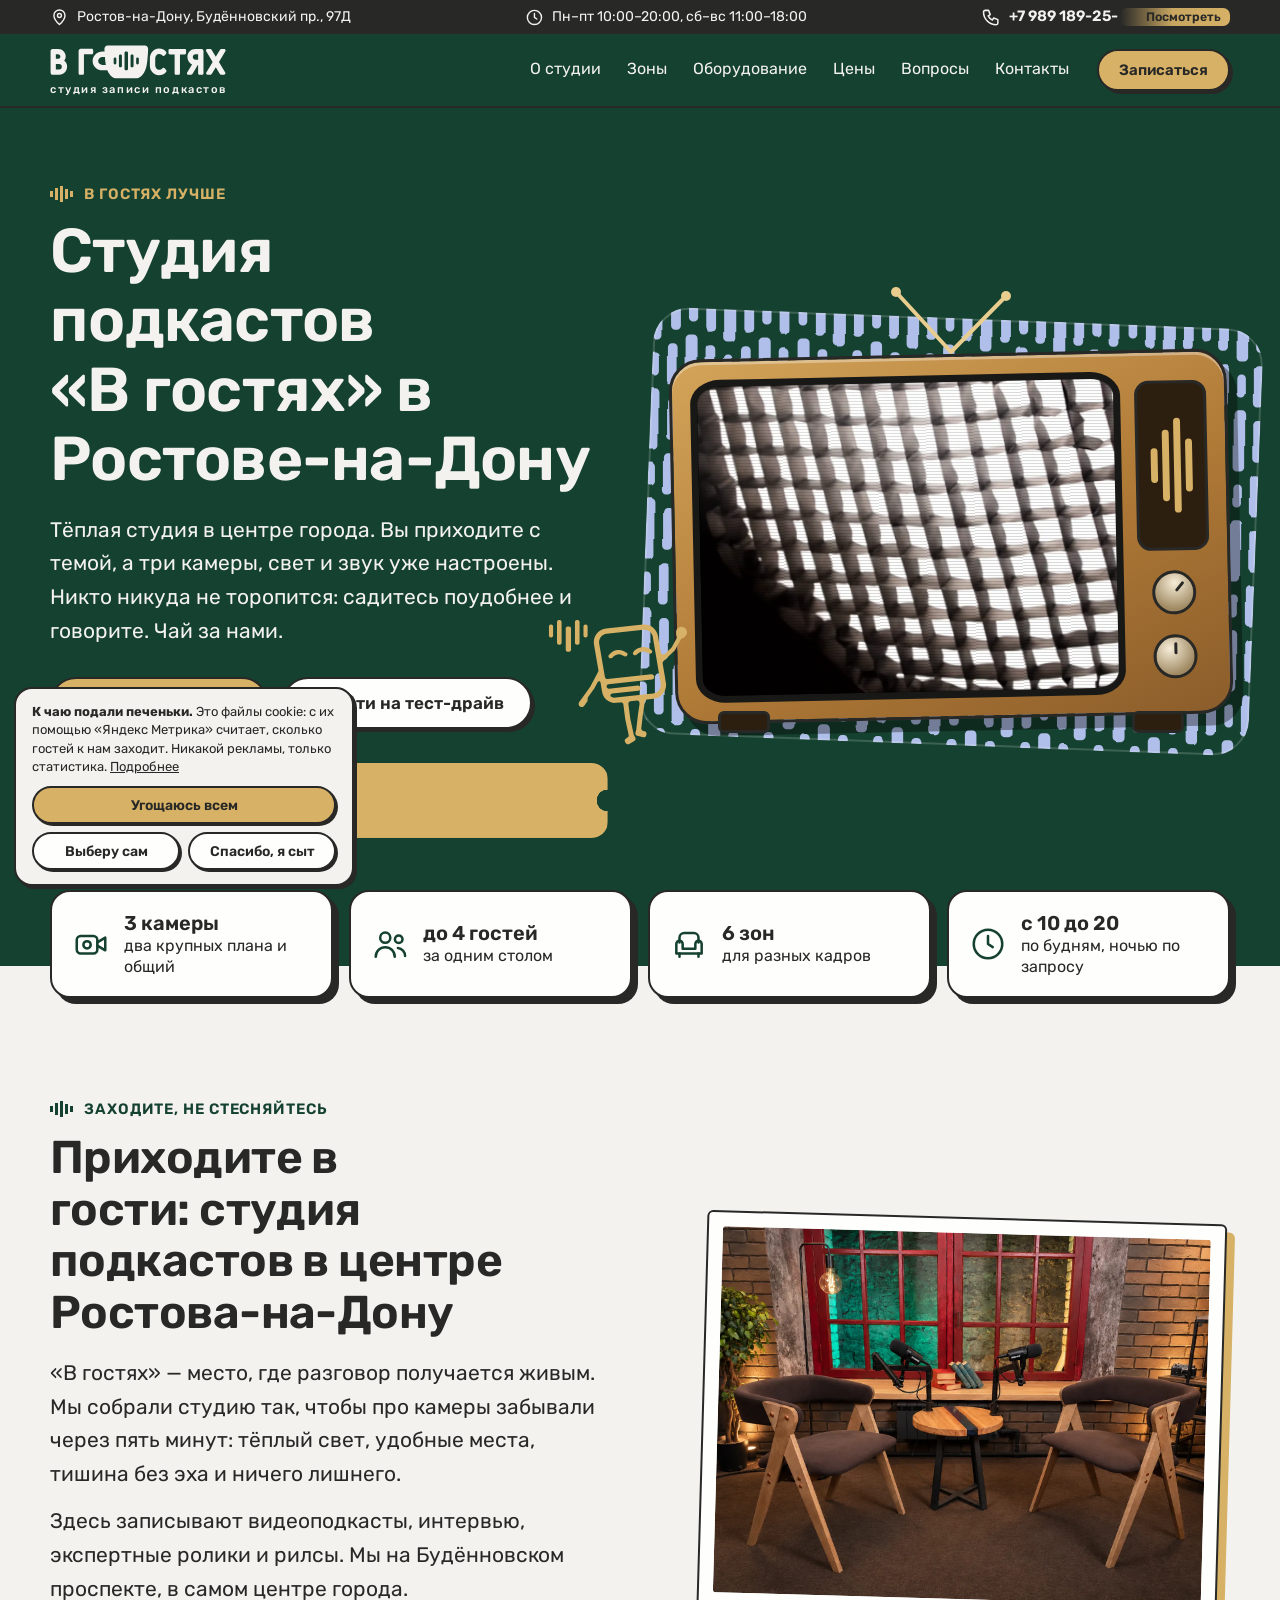
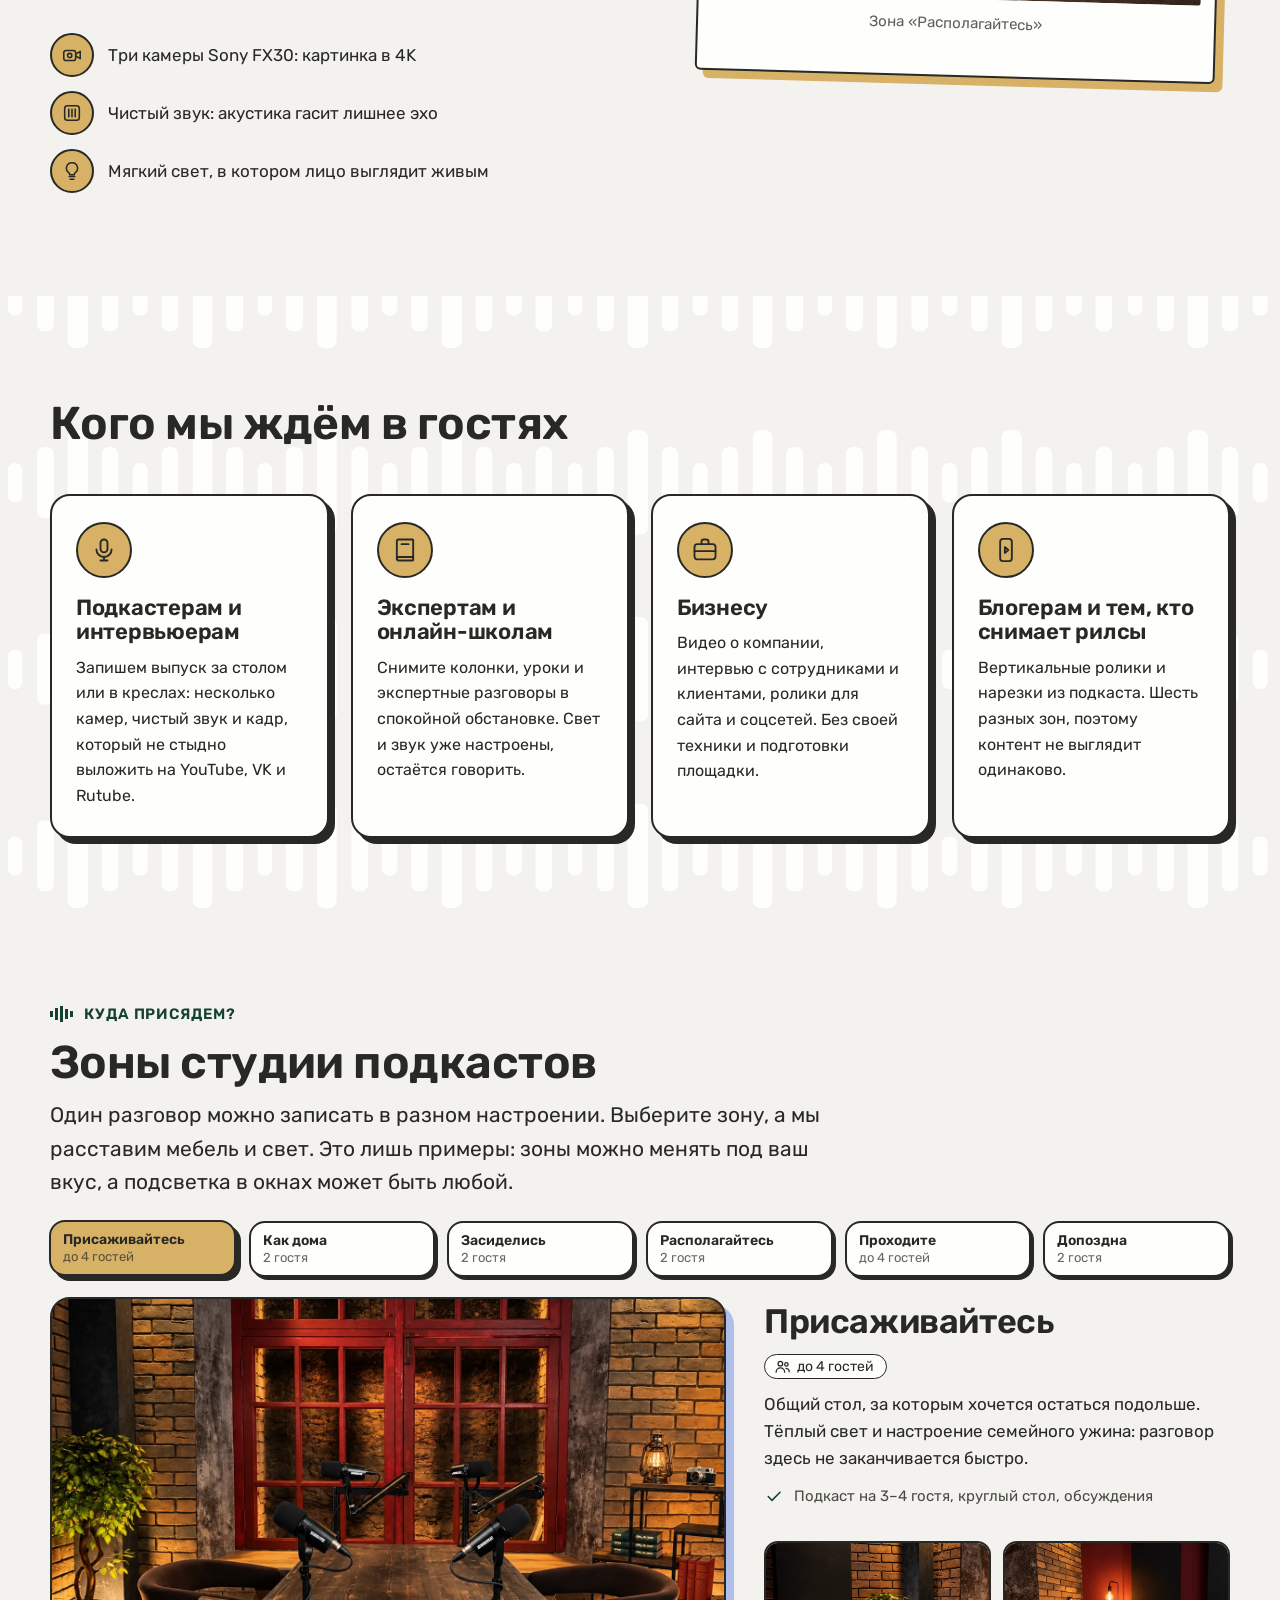
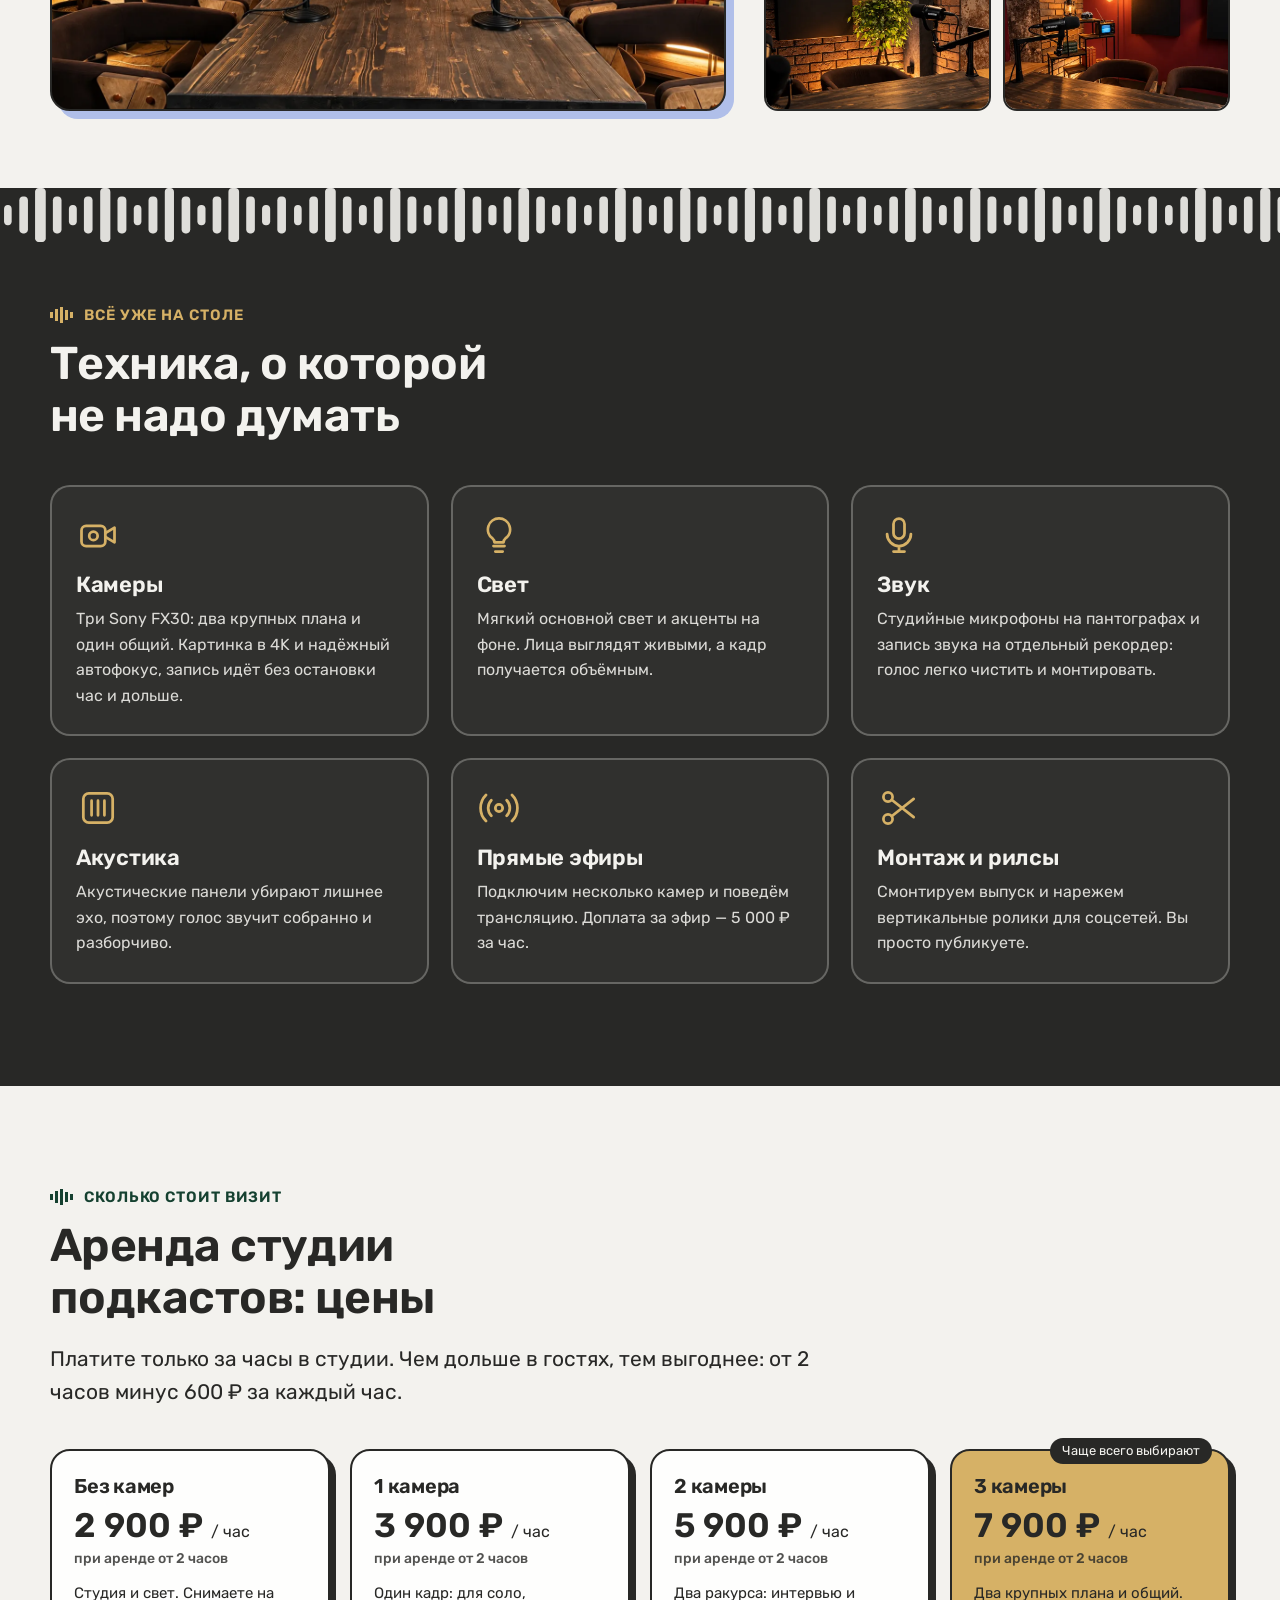
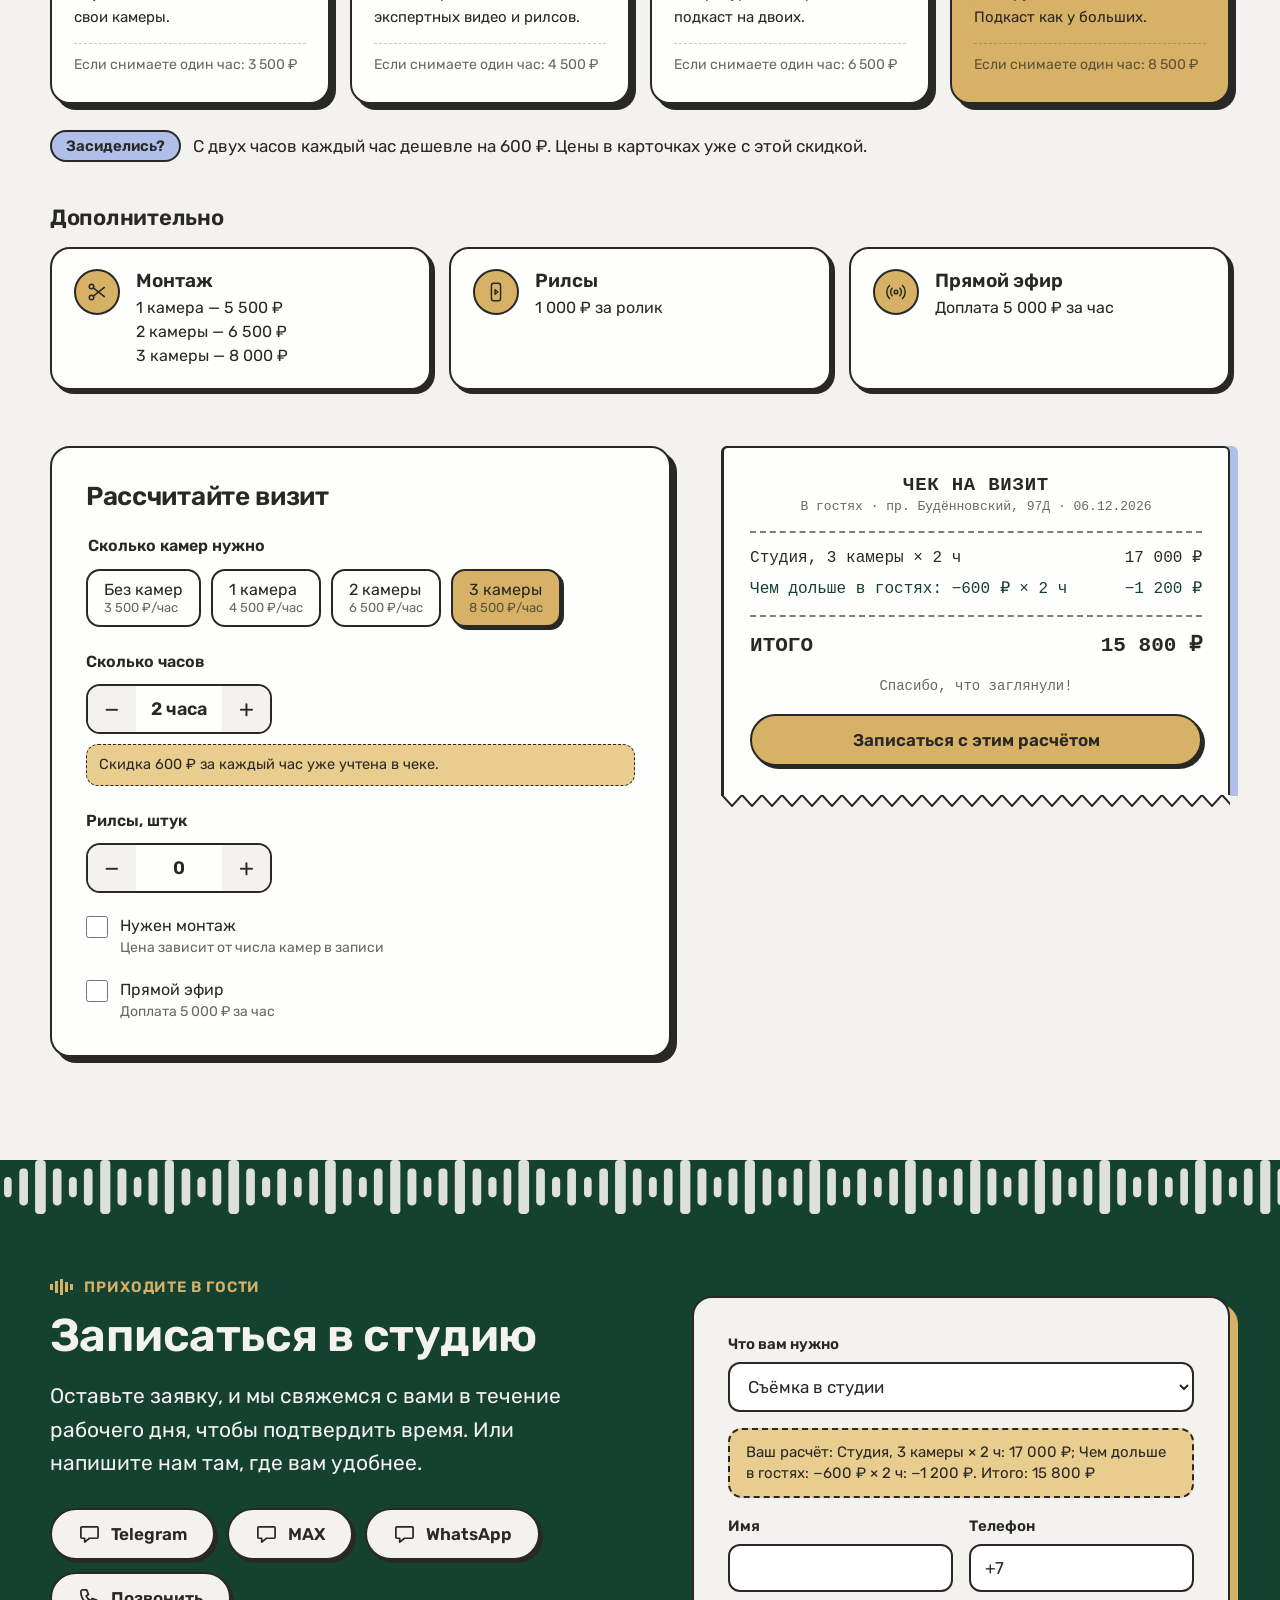
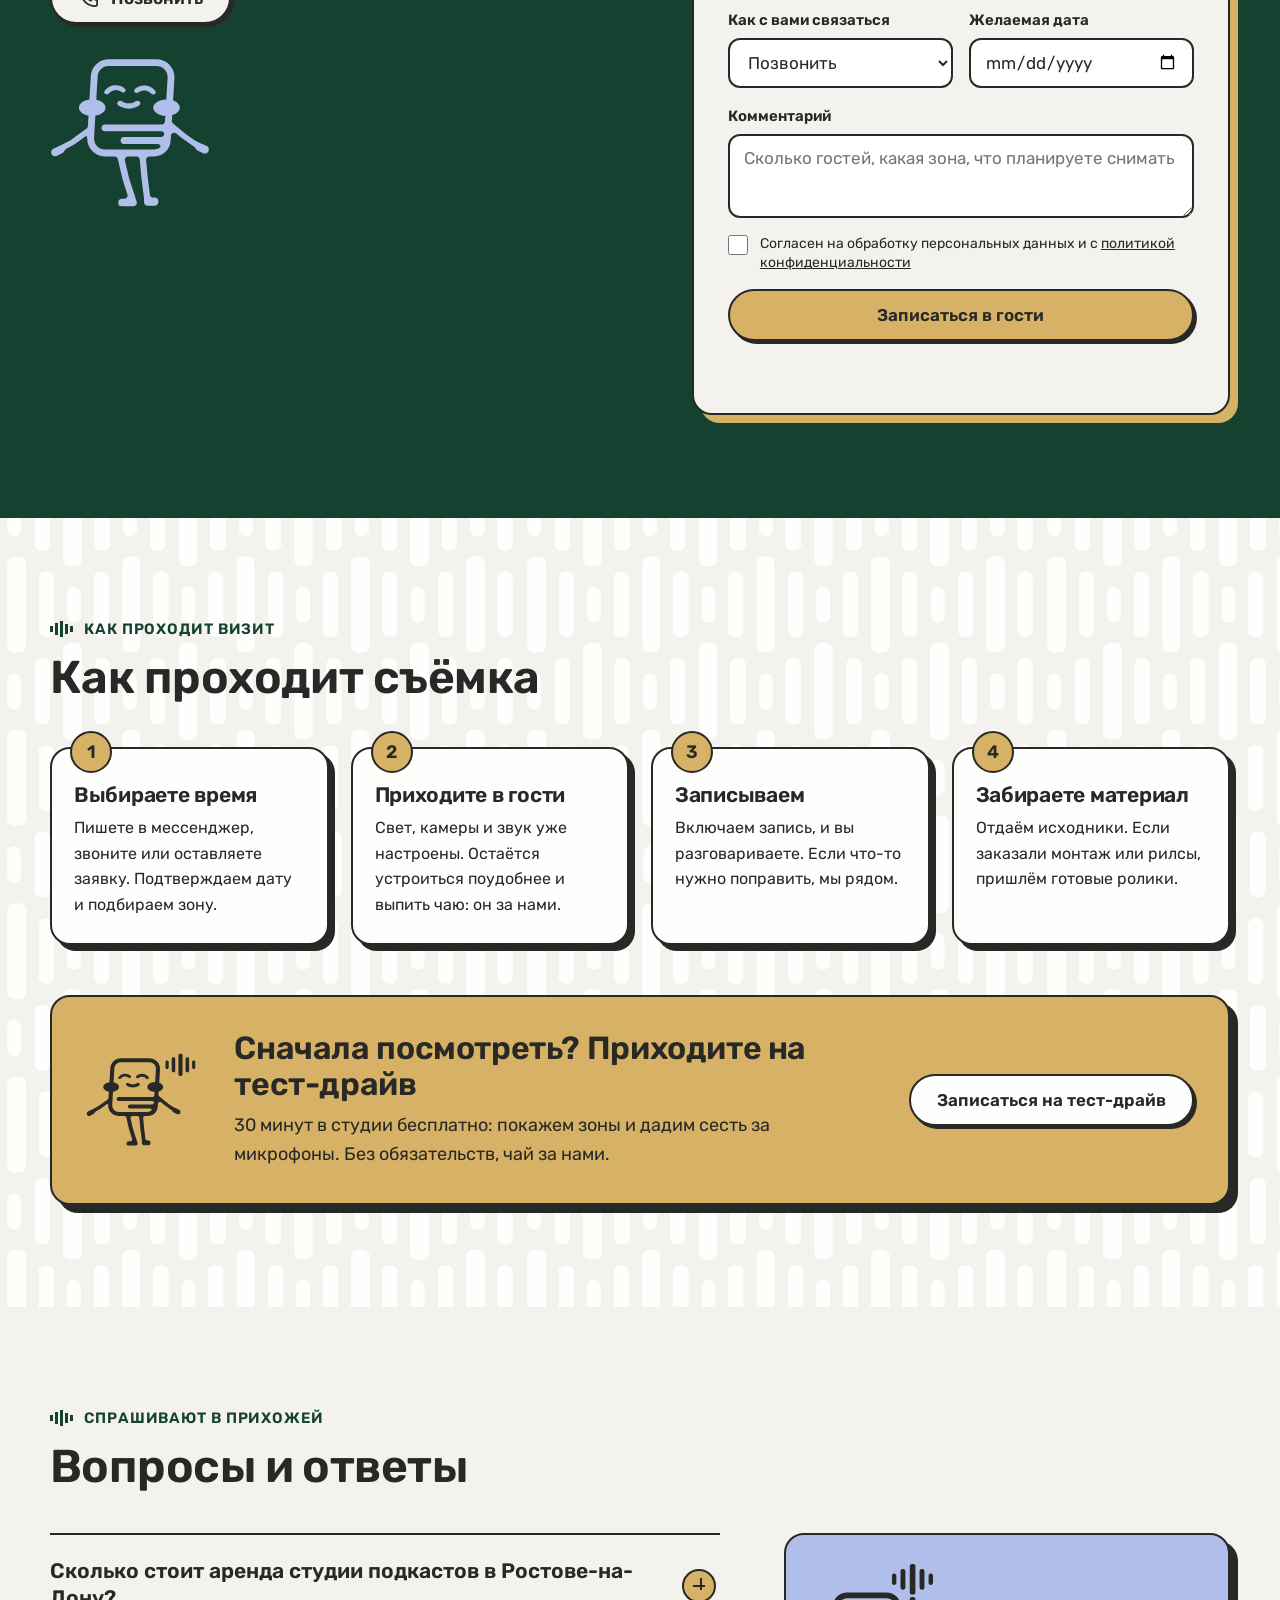
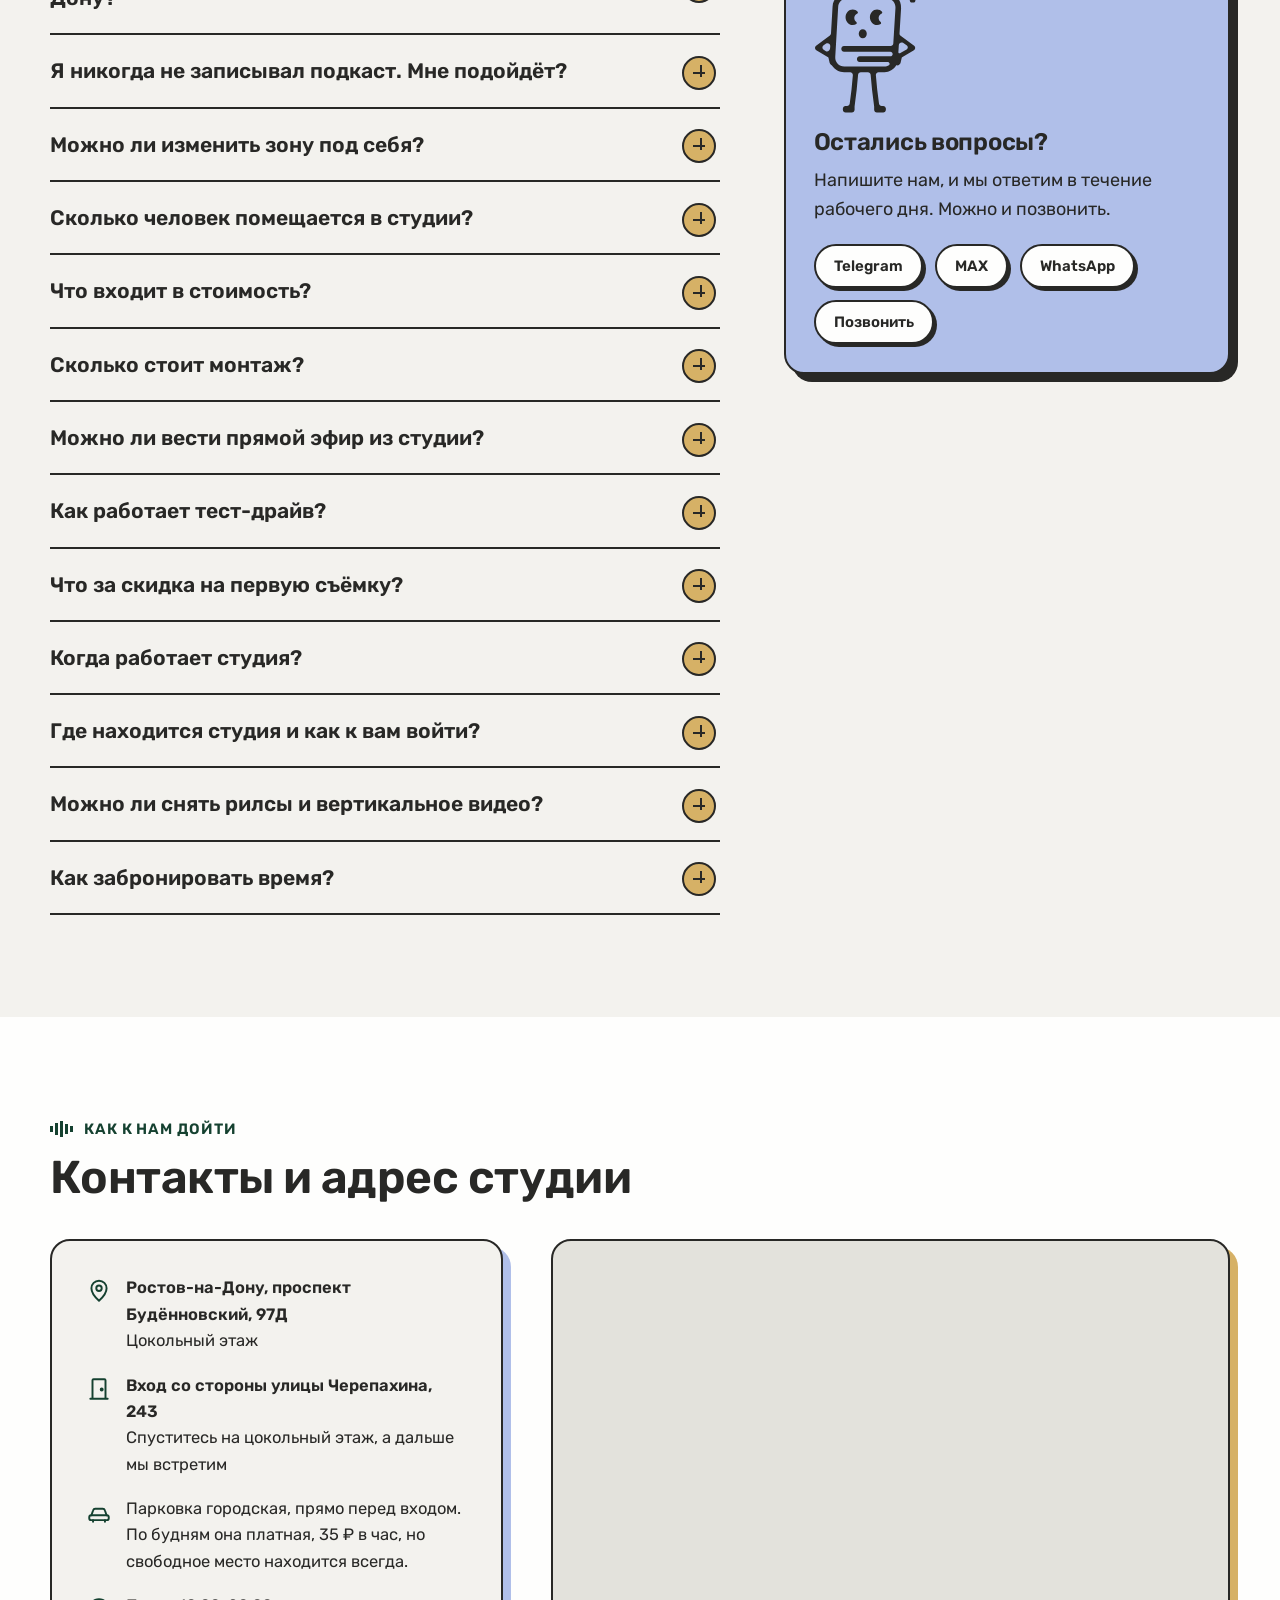
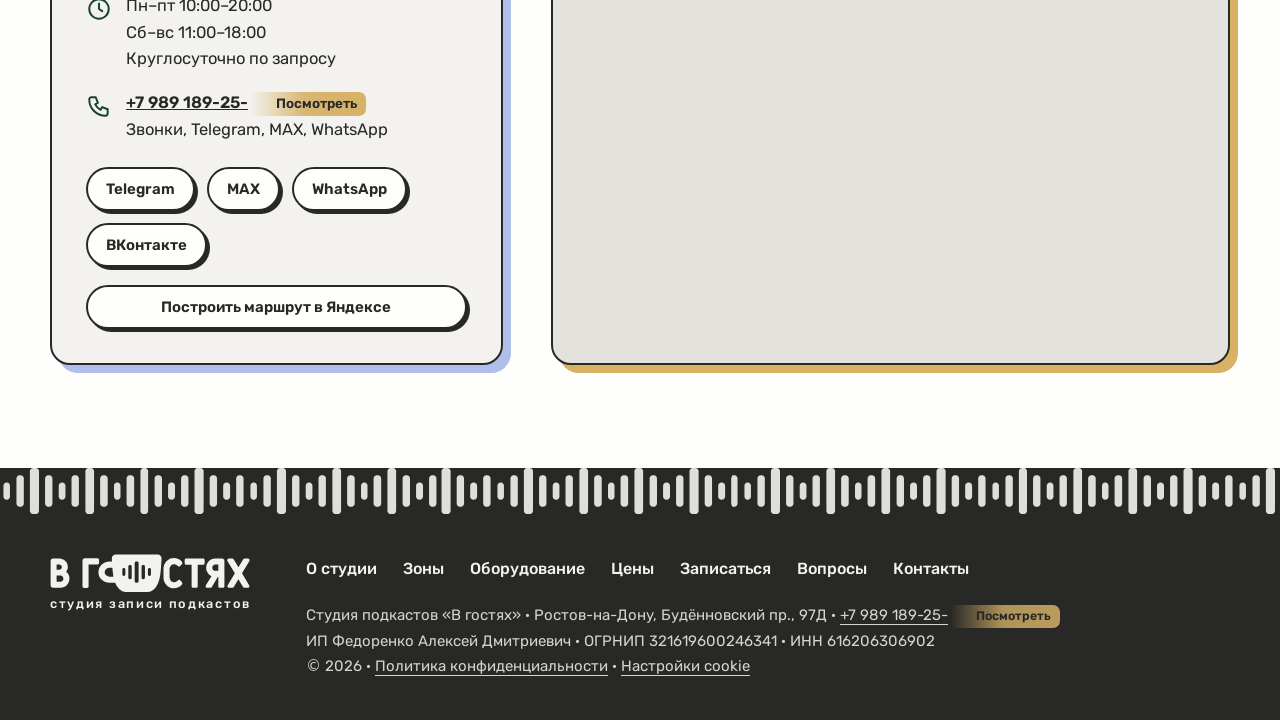
==== index.html @ 31a1441e "Вернул кнопку отказа в плашке cookie Co-Authored-By: Claude Sonnet 5.5 <noreply@anthropic.com> Claud" ====
<!doctype html>
<html lang="ru">
<head>
<meta charset="utf-8">
<meta name="viewport" content="width=device-width, initial-scale=1">
<title>Студия подкастов в Ростове-на-Дону — запись видеоподкастов «В гостях»</title>
<meta name="description" content="Студия видеоподкастов «В гостях» в центре Ростова-на-Дону: три камеры, свет и чистый звук, шесть зон для съёмки. От 2 900 ₽ в час при аренде от 2 часов. Тест-драйв 30 минут бесплатно.">
<link rel="canonical" href="https://xn----ctbe8bpgv3f.xn--p1ai/">
<meta name="theme-color" content="#154130">
<meta property="og:type" content="website">
<meta property="og:locale" content="ru_RU">
<meta property="og:site_name" content="В гостях">
<meta property="og:title" content="Студия подкастов «В гостях» в Ростове-на-Дону">
<meta property="og:description" content="Тёплая студия в центре города: три камеры, свет и звук. Приходите с темой, остальное сделаем мы. В гостях лучше.">
<meta property="og:url" content="https://xn----ctbe8bpgv3f.xn--p1ai/">
<meta property="og:image" content="https://xn----ctbe8bpgv3f.xn--p1ai/img/og.jpg">
<meta property="og:image:width" content="1200">
<meta property="og:image:height" content="630">
<meta name="twitter:card" content="summary_large_image">
<link rel="icon" href="favicon.svg" type="image/svg+xml">
<link rel="icon" href="favicon-32.png" sizes="32x32" type="image/png">
<link rel="apple-touch-icon" href="apple-touch-icon.png">
<link rel="preload" as="font" type="font/woff" href="fonts/rubik-400.woff" crossorigin>
<link rel="preload" as="font" type="font/woff" href="fonts/rubik-600.woff" crossorigin>
<link rel="preload" as="image" href="video/poster.webp">
<link rel="stylesheet" href="style.css?v=d6176ed5">
<script>document.documentElement.className='js'</script>
<script type="application/ld+json">
{"@context":"https://schema.org","@type":"LocalBusiness","name":"В гостях — студия подкастов","legalName":"ИП Федоренко Алексей Дмитриевич","taxID":"616206306902","description":"Студия видеоподкастов в центре Ростова-на-Дону: запись подкастов, интервью, рилсов и прямых эфиров.","url":"https://xn----ctbe8bpgv3f.xn--p1ai/","image":"https://xn----ctbe8bpgv3f.xn--p1ai/img/og.jpg","telephone":"+7-989-189-25-25","priceRange":"от 2 900 ₽/час (при аренде от 2 часов)","address":{"@type":"PostalAddress","streetAddress":"проспект Будённовский, 97Д","addressLocality":"Ростов-на-Дону","addressRegion":"Ростовская область","addressCountry":"RU"},"areaServed":"Ростов-на-Дону","openingHoursSpecification":[{"@type":"OpeningHoursSpecification","dayOfWeek":["Monday","Tuesday","Wednesday","Thursday","Friday"],"opens":"10:00","closes":"20:00"},{"@type":"OpeningHoursSpecification","dayOfWeek":["Saturday","Sunday"],"opens":"11:00","closes":"18:00"}],"sameAs":["https://vk.ru/vgostyah.studio","https://t.me/podkastrostov","https://yandex.ru/maps/-/CXVNvK~~"]}
</script>
<script type="application/ld+json">
{"@context":"https://schema.org","@type":"VideoObject","name":"Студия подкастов «В гостях» в Ростове-на-Дону","description":"Короткое видео о студии: свет, звук и атмосфера.","thumbnailUrl":"https://xn----ctbe8bpgv3f.xn--p1ai/video/poster.webp","uploadDate":"2026-10-24T12:00:00+03:00","contentUrl":"https://xn----ctbe8bpgv3f.xn--p1ai/video/promo.mp4"}
</script>
<script type="application/ld+json">{"@context": "https://schema.org", "@type": "FAQPage", "mainEntity": [{"@type": "Question", "name": "Сколько стоит аренда студии подкастов в Ростове-на-Дону?", "acceptedAnswer": {"@type": "Answer", "text": "Аренда студии со светом стоит от 2 900 ₽ в час при аренде от двух часов. Съёмка на камеры студии: 1 камера — 3 900 ₽, 2 камеры — 5 900 ₽, 3 камеры — 7 900 ₽ в час. Чем дольше в гостях, тем выгоднее: от 2 часов каждый час дешевле на 600 ₽. Если снимаете один час, он стоит на 600 ₽ больше. Точную сумму для вашего случая покажет калькулятор на этой странице."}}, {"@type": "Question", "name": "Я никогда не записывал подкаст. Мне подойдёт?", "acceptedAnswer": {"@type": "Answer", "text": "Да. Техника, свет и звук настроены заранее, вам остаётся прийти и говорить. Если волнуетесь, начните с бесплатного тест-драйва: 30 минут в студии без обязательств."}}, {"@type": "Question", "name": "Можно ли изменить зону под себя?", "acceptedAnswer": {"@type": "Answer", "text": "Да. Зоны на фото — примеры расстановки. Подсветку в окнах можно сделать любой, мебель и свет мы переставим и подберём под ваш выпуск: напишите, что хотите, и договоримся."}}, {"@type": "Question", "name": "Сколько человек помещается в студии?", "acceptedAnswer": {"@type": "Answer", "text": "За большим столом — до четырёх гостей, в зонах с креслами — двое. Если вас больше, напишите нам, и мы подскажем, как лучше расставиться."}}, {"@type": "Question", "name": "Что входит в стоимость?", "acceptedAnswer": {"@type": "Answer", "text": "В любом тарифе вы получаете студию и свет. Дальше зависит от выбора: можно снимать на камеры студии (одну, две или три) или на свои. Рилсы, монтаж и прямой эфир подключаются отдельно."}}, {"@type": "Question", "name": "Сколько стоит монтаж?", "acceptedAnswer": {"@type": "Answer", "text": "Монтаж зависит от числа камер в записи: 1 камера — 5 500 ₽, 2 камеры — 6 500 ₽, 3 камеры — 8 000 ₽. Добавить монтаж можно в калькуляторе."}}, {"@type": "Question", "name": "Можно ли вести прямой эфир из студии?", "acceptedAnswer": {"@type": "Answer", "text": "Да, подключим камеры и проведём трансляцию. Доплата за прямой эфир — 5 000 ₽ за час, она добавляется в калькуляторе одной галочкой."}}, {"@type": "Question", "name": "Как работает тест-драйв?", "acceptedAnswer": {"@type": "Answer", "text": "Вы приходите в студию на 30 минут: смотрим зоны, знакомимся с техникой, пробуете сесть за микрофоны. Это бесплатно и ни к чему не обязывает. Время согласуем в мессенджере или по телефону. Чай за нами."}}, {"@type": "Question", "name": "Что за скидка на первую съёмку?", "acceptedAnswer": {"@type": "Answer", "text": "До 30 ноября 2026 года на первую съёмку в студии действует скидка 10% на весь заказ: аренду, монтаж, рилсы и эфир. Отметьте её в калькуляторе или назовите при бронировании."}}, {"@type": "Question", "name": "Когда работает студия?", "acceptedAnswer": {"@type": "Answer", "text": "По будням с 10:00 до 20:00, в выходные с 11:00 до 18:00. Если нужно снимать в другое время, в том числе ночью, договоримся заранее."}}, {"@type": "Question", "name": "Где находится студия и как к вам войти?", "acceptedAnswer": {"@type": "Answer", "text": "Студия на Будённовском проспекте, 97Д, в цокольном этаже. Вход со стороны улицы Черепахина, 243. Перед входом городская парковка: по будням она платная, 35 ₽ в час, но свободное место находится всегда."}}, {"@type": "Question", "name": "Можно ли снять рилсы и вертикальное видео?", "acceptedAnswer": {"@type": "Answer", "text": "Да. Можно снять отдельные вертикальные ролики или нарезать их из подкаста. Один рилс стоит 1 000 ₽."}}, {"@type": "Question", "name": "Как забронировать время?", "acceptedAnswer": {"@type": "Answer", "text": "Заполните заявку на сайте, позвоните или напишите нам в Telegram, MAX или WhatsApp. Мы уточним дату, длительность и формат съёмки и подтвердим бронь."}}]}</script>
<script>window.PRICES={"cams": {"0": 2900, "1": 3900, "2": 5900, "3": 7900}, "oneHourExtra": 600, "reel": 1000, "montage": {"1": 5500, "2": 6500, "3": 8000}, "live": 5000, "discount": 0.1, "discountUntil": "2026-11-30"};</script>
<!-- Yandex.Metrika counter -->
<script>window.loadMetrika=function(){if(window.__ymOn)return;window.__ymOn=1;
    (function(m,e,t,r,i,k,a){
        m[i]=m[i]||function(){(m[i].a=m[i].a||[]).push(arguments)};
        m[i].l=1*new Date();
        for (var j = 0; j < document.scripts.length; j++) {if (document.scripts[j].src === r) { return; }}
        k=e.createElement(t),a=e.getElementsByTagName(t)[0],k.async=1,k.src=r,a.parentNode.insertBefore(k,a)
    })(window, document,'script','https://mc.yandex.ru/metrika/tag.js?id=113790318', 'ym');

    ym(113790318, 'init', {ssr:true, webvisor:true, clickmap:true, ecommerce:"dataLayer", referrer: document.referrer, url: location.href, accurateTrackBounce:true, trackLinks:true});
};try{var c=localStorage.getItem("cks");if(c==="all"||c==="stat")window.loadMetrika()}catch(e){}</script>
<!-- /Yandex.Metrika counter -->
</head>
<body>
<svg width="0" height="0" style="position:absolute" aria-hidden="true" focusable="false"><defs><symbol id="i-cam" viewBox="0 0 24 24"><rect x="3" y="7" width="13" height="11" rx="2.5"/><path d="M16 11l5-3v8l-5-3"/><circle cx="9.5" cy="12.5" r="2.3"/></symbol><symbol id="i-light" viewBox="0 0 24 24"><path d="M9 18h6M10 21h4"/><path d="M12 3a6 6 0 0 0-3.5 10.9c.6.5 1 1.2 1 2v.1h5v-.1c0-.8.4-1.5 1-2A6 6 0 0 0 12 3z"/></symbol><symbol id="i-mic" viewBox="0 0 24 24"><rect x="9" y="3" width="6" height="11" rx="3"/><path d="M5.5 11.5a6.5 6.5 0 0 0 13 0M12 18v3M9 21h6"/></symbol><symbol id="i-users" viewBox="0 0 24 24"><circle cx="9" cy="8" r="3.2"/><path d="M3 20a6 6 0 0 1 12 0"/><circle cx="17.5" cy="9" r="2.4"/><path d="M17 14.5a5 5 0 0 1 4.5 5"/></symbol><symbol id="i-user" viewBox="0 0 24 24"><circle cx="12" cy="8" r="3.6"/><path d="M5 21a7 7 0 0 1 14 0"/></symbol><symbol id="i-clock" viewBox="0 0 24 24"><circle cx="12" cy="12" r="9"/><path d="M12 7v5l3 2"/></symbol><symbol id="i-pin" viewBox="0 0 24 24"><path d="M12 21s7-6.2 7-11.5a7 7 0 0 0-14 0C5 14.8 12 21 12 21z"/><circle cx="12" cy="9.5" r="2.5"/></symbol><symbol id="i-phone" viewBox="0 0 24 24"><path d="M5 4h4l2 5-2.5 1.5a11 11 0 0 0 5 5L15 13l5 2v4a2 2 0 0 1-2 2A15 15 0 0 1 3 6a2 2 0 0 1 2-2z"/></symbol><symbol id="i-sofa" viewBox="0 0 24 24"><path d="M6 11V8a3 3 0 0 1 3-3h6a3 3 0 0 1 3 3v3"/><path d="M4 12a2 2 0 0 1 4 0v3h8v-3a2 2 0 0 1 4 0v6H4z"/><path d="M6 18v2M18 18v2"/></symbol><symbol id="i-scissors" viewBox="0 0 24 24"><circle cx="6" cy="6" r="2.5"/><circle cx="6" cy="18" r="2.5"/><path d="M8 7.5L20 17M8 16.5L20 7"/></symbol><symbol id="i-live" viewBox="0 0 24 24"><circle cx="12" cy="12" r="2"/><path d="M7.8 7.8a6 6 0 0 0 0 8.4M16.2 7.8a6 6 0 0 1 0 8.4M4.9 4.9a10 10 0 0 0 0 14.2M19.1 4.9a10 10 0 0 1 0 14.2"/></symbol><symbol id="i-panel" viewBox="0 0 24 24"><rect x="4" y="4" width="16" height="16" rx="3"/><path d="M8.5 8v8M12 8v8M15.5 8v8"/></symbol><symbol id="i-gift" viewBox="0 0 24 24"><rect x="4" y="9" width="16" height="11" rx="2"/><path d="M12 9v11M4 13.5h16M12 9c-3 0-5-1-5-3a2 2 0 0 1 4 0c0 1 1 3 1 3zM12 9c3 0 5-1 5-3a2 2 0 0 0-4 0c0 1-1 3-1 3z"/></symbol><symbol id="i-brief" viewBox="0 0 24 24"><rect x="3" y="7" width="18" height="13" rx="2.5"/><path d="M9 7V5a2 2 0 0 1 2-2h2a2 2 0 0 1 2 2v2M3 13h18"/></symbol><symbol id="i-book" viewBox="0 0 24 24"><path d="M5 4.5A1.5 1.5 0 0 1 6.5 3H19v15H6.5A1.5 1.5 0 0 0 5 19.5z"/><path d="M5 19.5A1.5 1.5 0 0 0 6.5 21H19v-3M9 7h6"/></symbol><symbol id="i-reel" viewBox="0 0 24 24"><rect x="7" y="2.5" width="10" height="19" rx="2.5"/><path d="M11 9.5l3 2.5-3 2.5z"/></symbol><symbol id="i-check" viewBox="0 0 24 24"><path d="M5 12.5l4.5 4.5L19 7.5"/></symbol><symbol id="i-chat" viewBox="0 0 24 24"><path d="M4 5h16a1 1 0 0 1 1 1v10a1 1 0 0 1-1 1h-8l-5 4v-4H4a1 1 0 0 1-1-1V6a1 1 0 0 1 1-1z"/></symbol><symbol id="i-car" viewBox="0 0 24 24"><path d="M5 15l1.6-4.6A2 2 0 0 1 8.5 9h7a2 2 0 0 1 1.9 1.4L19 15"/><rect x="3" y="15" width="18" height="4.5" rx="1.8"/><path d="M6.5 19.5V21M17.5 19.5V21"/></symbol><symbol id="i-door" viewBox="0 0 24 24"><path d="M6 21V4a1 1 0 0 1 1-1h10a1 1 0 0 1 1 1v17M4 21h16"/><circle cx="14.5" cy="12.5" r=".9"/></symbol><symbol id="i-cup" viewBox="0 0 24 24"><path d="M5 9h11v6a4 4 0 0 1-4 4H9a4 4 0 0 1-4-4z"/><path d="M16 10.5h1.5a2.2 2.2 0 0 1 0 4.5H16M9 3v3M12.5 3v3"/></symbol><symbol id="m-hi" viewBox="279 230 943 1040"><path d="M836.153 238.709C898.331 231.91 955.033 274.716 965.445 336.317L989.06 476.037C991.942 493.083 1012.69 500.027 1025.28 488.154L1079.93 436.578C1081.57 435.026 1082.96 433.226 1084.05 431.243L1123.13 359.926C1127.54 351.885 1125.81 342.082 1122.63 333.48C1121.01 329.076 1120.14 324.354 1120.14 319.497V304.822C1120.14 274.355 1148.79 251.992 1178.4 259.356C1214.53 268.347 1226.28 313.778 1199.02 339.119L1188.27 349.119C1184.48 352.637 1180.15 355.323 1175.53 357.141C1168.82 359.779 1162.27 363.579 1158.81 369.894L1110.36 458.304C1109.27 460.286 1107.88 462.087 1106.24 463.639L1011.78 552.78C1006.52 557.736 1004.09 564.981 1005.3 572.096L1033.05 736.271L1033.3 737.839C1043.53 803.611 997.182 864.848 931.036 872.962L929.458 873.144L871.88 879.44C862.103 880.509 854.276 888.026 852.824 897.741L836.003 1010.28L822.838 1124.21C821.588 1135.03 828.59 1145.09 839.18 1147.68L851.137 1150.62C862.748 1153.47 869.848 1165.18 866.996 1176.77L864.648 1186.32C861.796 1197.92 850.071 1205.01 838.46 1202.16L788.766 1189.97C777.155 1187.12 770.054 1175.41 772.906 1163.81L779.399 1137.41L794.723 1004.8L808.344 913.671C810.439 899.65 798.685 887.442 784.576 888.985L731.734 894.763C719.685 896.08 711.067 907.02 712.619 919.026L728.722 1043.59L758.147 1179.47C758.634 1181.72 759.476 1183.88 760.642 1185.86L771.038 1203.53C777.095 1213.82 773.649 1227.07 763.341 1233.12L719.223 1259.02C708.914 1265.07 695.647 1261.62 689.589 1251.33L683.979 1241.79C677.922 1231.5 681.367 1218.25 691.675 1212.2L704.146 1204.88C712.204 1200.15 716.313 1190.79 714.337 1181.66L686.033 1050.95L669.479 922.902C667.968 911.221 657.374 902.895 645.651 904.177L608.679 908.221C550.162 914.619 496.949 873.934 487.861 815.846L474.027 734C471.991 722.164 456.095 719.629 450.471 730.244L422.258 783.491L368.778 857.386C363.599 864.542 364.186 874.244 364.305 883.073C364.379 888.563 362.753 894.124 359.292 898.92L335.125 932.408C326.545 944.297 309.941 946.989 298.036 938.42C286.132 929.851 283.437 913.265 292.017 901.375L309.499 877.147C309.507 877.136 309.502 877.121 309.489 877.117C309.476 877.112 309.471 877.097 309.479 877.086L386.148 771.146L453.868 643.34C456.106 639.118 456.88 634.275 456.07 629.567L418.366 410.275C406.849 343.291 454.253 280.471 521.898 273.074L836.153 238.709ZM920.809 343.844C914.388 305.857 879.423 279.458 841.079 283.651L526.824 318.015C485.11 322.577 455.878 361.316 462.979 402.622L511.823 686.701C513.76 697.966 524.141 705.779 535.517 704.535L908.736 663.723C920.621 662.424 931.311 670.993 932.612 682.863L932.827 684.817C934.128 696.688 925.548 707.365 913.662 708.665L542.738 749.227C531.961 750.406 524.399 760.398 526.203 771.075C527.865 780.908 536.916 787.742 546.841 786.656L792.63 759.778C804.516 758.478 815.206 767.048 816.507 778.918L816.722 780.872C818.023 792.743 809.443 803.42 797.557 804.72L575.332 829.022C559.544 830.748 551.937 848.378 565.914 855.913C577.115 861.952 590.192 864.762 603.753 863.279L924.532 828.202C966.165 823.649 995.38 785.044 988.409 743.798L920.809 343.844ZM617.641 457.305C635.505 455.001 653.664 457.32 670.373 464.039C681.275 468.423 691.322 474.585 700.123 482.234C707.913 489.004 706.54 500.915 698.489 507.374C690.439 513.834 678.768 512.276 670.351 506.301C666.035 503.237 661.357 500.677 656.406 498.686C645.64 494.357 633.941 492.863 622.431 494.348C610.921 495.832 599.985 500.246 590.674 507.165C586.392 510.347 582.519 514.01 579.124 518.067C572.503 525.982 561.612 530.45 552.182 526.245C542.753 522.04 538.395 510.869 544.207 502.344C550.773 492.713 558.923 484.204 568.352 477.198C582.804 466.46 599.777 459.609 617.641 457.305ZM828.627 432.374C846.673 430.507 864.898 433.286 881.566 440.444C892.437 445.112 902.41 451.542 911.101 459.435C918.801 466.43 917.161 478.402 908.909 484.738C900.658 491.075 888.93 489.256 880.585 483.043C876.297 479.85 871.632 477.156 866.678 475.029C855.921 470.409 844.158 468.616 832.511 469.821C820.864 471.026 809.719 475.188 800.137 481.911C795.725 485.007 791.713 488.598 788.171 492.602C781.277 500.392 770.171 504.573 760.794 500.059C751.417 495.546 747.354 484.163 753.457 475.74C760.343 466.236 768.785 457.901 778.467 451.107C793.312 440.69 810.58 434.24 828.627 432.374Z" fill="currentColor"/></symbol><symbol id="m-hi-snd" viewBox="151 210 1198 1080"><path d="M962.797 257.12C1025.03 250.31 1081.79 293.183 1092.21 354.879L1115.85 494.816C1118.73 511.889 1139.5 518.843 1152.1 506.952L1206.8 455.296C1208.45 453.741 1209.84 451.938 1210.93 449.953L1250.05 378.525C1254.46 370.471 1252.72 360.653 1249.55 352.038C1247.92 347.627 1247.05 342.897 1247.05 338.033V323.335C1247.05 292.821 1275.73 270.423 1305.36 277.799C1341.53 286.803 1353.29 332.305 1326.01 357.686L1315.24 367.701C1311.45 371.224 1307.12 373.914 1302.49 375.736C1295.78 378.377 1289.22 382.183 1285.76 388.508L1237.26 477.055C1236.17 479.041 1234.78 480.844 1233.13 482.399L1138.58 571.678C1133.33 576.642 1130.9 583.898 1132.1 591.024L1159.87 755.454L1160.13 757.025C1170.37 822.899 1123.98 884.231 1057.77 892.357L1056.19 892.54L998.557 898.846C988.771 899.917 980.937 907.445 979.484 917.176L962.647 1029.89L949.469 1143.99C948.218 1154.83 955.226 1164.9 965.826 1167.51L977.794 1170.44C989.416 1173.3 996.523 1185.03 993.669 1196.64L991.319 1206.2C988.464 1217.82 976.728 1224.92 965.106 1222.07L915.365 1209.86C903.743 1207 896.635 1195.27 899.49 1183.66L905.989 1157.21L921.328 1024.4L934.961 933.13C937.059 919.087 925.294 906.86 911.171 908.405L858.279 914.192C846.219 915.512 837.593 926.468 839.146 938.493L855.264 1063.25L884.718 1199.35C885.204 1201.6 886.047 1203.75 887.214 1205.74L897.62 1223.44C903.683 1233.75 900.234 1247.02 889.916 1253.08L845.756 1279.01C835.438 1285.07 822.158 1281.62 816.095 1271.31L810.479 1261.76C804.416 1251.45 807.865 1238.18 818.183 1232.12L830.665 1224.79C838.73 1220.05 842.843 1210.68 840.866 1201.54L812.535 1070.63L795.965 942.376C794.453 930.676 783.849 922.337 772.115 923.622L735.108 927.671C676.536 934.08 623.273 893.332 614.176 835.153L600.329 753.18C598.291 741.325 582.38 738.787 576.751 749.418L548.511 802.748L494.981 876.758C489.797 883.925 490.385 893.641 490.504 902.485C490.578 907.983 488.951 913.552 485.486 918.356L461.296 951.896C452.708 963.803 436.088 966.499 424.173 957.917C412.257 949.335 409.559 932.723 418.147 920.815L435.646 896.55C435.653 896.539 435.648 896.523 435.636 896.519C435.623 896.514 435.618 896.499 435.626 896.488L512.367 790.384L580.152 662.379C582.391 658.15 583.166 653.3 582.356 648.584L544.616 428.952C533.088 361.864 580.536 298.946 648.245 291.538L962.797 257.12ZM1047.53 362.417C1041.11 324.371 1006.11 297.932 967.728 302.131L653.175 336.549C611.423 341.118 582.163 379.916 589.271 421.287L638.161 705.807C640.1 717.09 650.49 724.915 661.877 723.669L1035.45 682.794C1047.34 681.492 1058.04 690.075 1059.35 701.964L1059.56 703.921C1060.86 715.81 1052.28 726.504 1040.38 727.806L669.105 768.431C658.318 769.611 650.748 779.619 652.554 790.312C654.217 800.161 663.277 807.005 673.212 805.918L919.233 778.998C931.129 777.696 941.829 786.279 943.132 798.168L943.347 800.125C944.65 812.014 936.061 822.708 924.165 824.01L701.73 848.349C685.926 850.079 678.313 867.735 692.303 875.282C703.514 881.33 716.603 884.145 730.177 882.66L1051.26 847.528C1092.93 842.968 1122.17 804.303 1115.2 762.993L1047.53 362.417ZM744.079 476.055C761.96 473.748 780.135 476.07 796.86 482.8C807.772 487.191 817.83 493.362 826.638 501.022C834.436 507.803 833.061 519.732 825.003 526.202C816.945 532.672 805.263 531.111 796.838 525.127C792.518 522.059 787.836 519.495 782.88 517.5C772.104 513.164 760.394 511.668 748.873 513.155C737.352 514.642 726.406 519.063 717.086 525.992C712.8 529.179 708.923 532.848 705.525 536.912C698.898 544.839 687.996 549.314 678.558 545.102C669.12 540.89 664.758 529.702 670.575 521.163C677.147 511.518 685.305 502.996 694.743 495.979C709.209 485.224 726.197 478.363 744.079 476.055ZM955.263 451.085C973.327 449.215 991.569 451.999 1008.25 459.167C1019.13 463.843 1029.12 470.283 1037.82 478.189C1045.52 485.194 1043.88 497.184 1035.62 503.531C1027.36 509.877 1015.62 508.056 1007.27 501.833C1002.98 498.635 998.309 495.937 993.351 493.806C982.583 489.18 970.81 487.384 959.151 488.59C947.493 489.797 936.337 493.965 926.747 500.699C922.331 503.8 918.314 507.397 914.769 511.406C907.869 519.209 896.753 523.397 887.367 518.876C877.981 514.355 873.914 502.955 880.022 494.519C886.915 485 895.365 476.652 905.056 469.847C919.915 459.414 937.2 452.954 955.263 451.085Z" fill="currentColor"/> <path d="M177.957 257.374C187.071 257.374 194.459 265.099 194.459 274.626V350.371C194.459 359.898 187.071 367.623 177.957 367.623H175.503C166.389 367.623 159 359.898 159 350.371V274.626C159 265.099 166.389 257.374 175.503 257.374H177.957Z" fill="currentColor"/> <path d="M473.452 257.374C482.566 257.374 489.954 265.099 489.954 274.626V350.371C489.954 359.898 482.566 367.623 473.452 367.623H470.998C461.884 367.623 454.495 359.898 454.495 350.371V274.626C454.495 265.099 461.884 257.374 470.998 257.374H473.452Z" fill="currentColor"/> <path d="M421.006 235.331C421.005 225.759 413.66 218 404.6 218H398.012C388.952 218 381.607 225.759 381.606 235.331V413.288C381.606 422.861 388.952 430.622 398.012 430.622H404.6C413.66 430.622 421.005 422.861 421.006 413.288V235.331Z" fill="currentColor"/> <path d="M348.117 290.439C348.117 280.877 340.821 273.124 331.823 273.124H319.101C310.103 273.124 302.808 280.877 302.808 290.439V472.369C302.808 481.931 310.103 489.684 319.101 489.684H331.823C340.821 489.684 348.117 481.931 348.117 472.369V290.439Z" fill="currentColor"/> <path d="M267.348 235.331C267.348 225.759 260.002 218 250.942 218H244.355C235.295 218 227.949 225.759 227.949 235.331V413.288C227.949 422.861 235.294 430.622 244.355 430.622H250.942C260.003 430.622 267.348 422.861 267.348 413.288V235.331Z" fill="currentColor"/></symbol><symbol id="m-open" viewBox="199 262 1101 1028"><path d="M932.519 270C1003.49 270 1059.78 329.831 1055.45 400.674L1046.05 554.515C1073.6 564.235 1092.18 582.562 1092.18 603.57C1092.18 626.097 1070.82 645.538 1039.94 654.594L1037.59 693.167C1037.14 700.374 1040.18 707.357 1045.75 711.954L1133.25 784.213C1133.25 784.213 1189.21 825.944 1213.32 838.609C1237.43 851.273 1276.3 866.555 1276.3 866.555C1290.16 873.038 1296.15 889.532 1289.66 903.396C1283.18 917.26 1266.69 923.244 1252.82 916.761L1213.77 898.501C1208.37 895.972 1204.16 891.918 1201.42 887.092C1198.59 882.107 1195.73 876.905 1191.08 873.563L1105.4 812.065L1068.29 781.421C1054.03 769.648 1032.44 779.06 1031.37 797.518L1029.5 829.584C1026.68 890.917 976.131 939.193 914.734 939.193H882.83C869.535 939.193 859.118 950.623 860.348 963.862L871.506 1083.91L886.554 1202.73C887.983 1214.01 897.581 1222.47 908.954 1222.47H921.798C934.268 1222.47 944.378 1232.58 944.378 1245.05V1255.31C944.378 1267.79 934.268 1277.89 921.798 1277.89H868.427C855.956 1277.89 845.846 1267.79 845.846 1255.31V1226.94L828.33 1088.63L816.342 959.682C815.263 948.072 805.521 939.193 793.86 939.193H736.328C721.78 939.193 711.029 952.747 714.341 966.913L742.688 1088.18L795.713 1251.32C799.682 1263.53 792.681 1276.59 780.313 1280.05C780.313 1280.05 770.589 1282 759.483 1282C748.378 1282 691.907 1282 691.907 1282C679.436 1282 669.327 1276 669.327 1263.53V1253.26C669.327 1240.79 679.436 1230.68 691.907 1230.68H710.454C725.795 1230.68 736.669 1215.71 731.927 1201.12L699.17 1100.33L665.576 956.633C663.188 946.418 654.078 939.193 643.588 939.193H578.163L576.505 939.183C507.001 938.269 451.991 879.961 455.121 810.522L455.207 808.866C455.606 801.995 447.848 797.743 442.271 801.776L368.011 855.467L311.114 886.651C304.414 890.323 300.602 897.516 296.837 904.164C294.339 908.576 290.6 912.354 285.798 914.921L247.776 935.236C234.277 942.448 217.488 937.35 210.275 923.851C203.063 910.352 208.159 893.563 221.658 886.351L280.981 859.591L339.862 827.318L450.466 747.35C455.964 743.375 459.383 737.138 459.777 730.365L464.005 657.753C426.063 650.894 398.349 629.234 398.349 603.57C398.349 576.49 429.206 553.867 470.376 548.389L479.836 386.002C483.629 320.873 537.552 270 602.791 270H932.519ZM602.791 317.213C562.56 317.213 529.31 348.585 526.97 388.748L517.589 549.804C554.396 557.09 581.043 578.405 581.043 603.57C581.043 630.156 551.302 652.444 511.26 658.433L502.34 811.612C499.8 855.221 534.48 891.98 578.163 891.98H914.734C928.962 891.98 942.202 887.577 953.128 880.036C966.761 870.627 956.87 853.19 940.305 853.19H707.14C694.67 853.19 684.56 843.081 684.56 830.61V828.557C684.56 816.087 694.67 805.977 707.14 805.977H965.032C975.445 805.977 984.053 797.857 984.659 787.46C985.316 776.172 976.339 766.657 965.032 766.656H575.845C563.375 766.656 553.265 756.547 553.265 744.076V742.024C553.265 729.553 563.375 719.443 575.845 719.443H967.437C979.373 719.443 989.247 710.154 989.975 698.241L992.325 659.774C945.862 657.123 909.481 632.975 909.481 603.57C909.481 572.729 949.504 547.667 999.204 547.132L1008.33 397.795C1011 354.109 976.286 317.213 932.519 317.213H602.791ZM788.278 560.13C796.754 554.626 808.266 554.399 815.428 561.529C822.591 568.659 822.686 580.378 814.572 586.404C806.551 592.363 797.814 597.334 788.548 601.197C773.637 607.412 757.647 610.63 741.492 610.666C725.337 610.702 709.334 607.557 694.395 601.409C685.112 597.588 676.353 592.654 668.305 586.731C660.165 580.741 660.205 569.024 667.334 561.862C674.465 554.699 685.98 554.872 694.481 560.338C698.858 563.152 703.49 565.573 708.325 567.563C718.819 571.882 730.061 574.093 741.409 574.068C752.758 574.042 763.991 571.781 774.466 567.415C779.291 565.403 783.913 562.963 788.278 560.13ZM808.121 459.437C822.983 452.753 839.309 449.984 855.543 451.393C871.777 452.802 887.38 458.343 900.867 467.488C909.664 473.452 917.37 480.821 923.696 489.264C929.301 496.746 925.823 507.041 917.47 511.239C909.117 515.437 899.082 511.843 892.775 504.942C889.534 501.396 885.876 498.226 881.868 495.509C873.163 489.606 863.092 486.03 852.614 485.121C842.137 484.211 831.601 485.999 822.009 490.313C817.592 492.299 813.443 494.792 809.639 497.728C802.238 503.439 791.733 505.248 784.228 499.674C776.724 494.1 775.073 483.36 781.883 476.956C789.569 469.728 798.428 463.797 808.121 459.437ZM641.36 449.831C657.444 448.089 673.707 450.508 688.587 456.857C698.296 461 707.203 466.724 714.964 473.762C721.835 479.993 720.382 490.677 713.034 496.336C705.686 501.996 695.234 500.38 687.786 494.853C683.967 492.019 679.814 489.632 675.405 487.751C665.818 483.66 655.34 482.102 644.977 483.224C634.614 484.347 624.713 488.113 616.224 494.161C612.32 496.943 608.775 500.166 605.652 503.752C599.561 510.746 589.697 514.562 581.308 510.607C572.918 506.653 569.21 496.529 574.586 488.971C580.66 480.434 588.137 472.934 596.733 466.808C609.909 457.42 625.276 451.574 641.36 449.831Z" fill="currentColor"/></symbol><symbol id="m-open-snd" viewBox="114 210 1273 1080"><path d="M847.659 269.351C918.648 269.352 974.947 329.22 970.618 400.109L961.217 554.048C988.772 563.775 1007.35 582.113 1007.35 603.135C1007.35 625.677 985.988 645.13 955.102 654.192L952.746 692.789C952.305 700.001 955.34 706.988 960.908 711.589L1048.43 783.894C1048.43 783.894 1104.4 825.651 1128.52 838.324C1152.63 850.997 1191.51 866.289 1191.51 866.289C1205.37 872.776 1211.36 889.281 1204.87 903.153C1198.39 917.026 1181.89 923.014 1168.02 916.527L1128.97 898.255C1123.56 895.724 1119.35 891.668 1116.61 886.839C1113.78 881.851 1110.92 876.646 1106.27 873.301L1020.57 811.764L983.453 781.1C969.194 769.319 947.601 778.738 946.526 797.207L944.657 829.294C941.837 890.666 891.28 938.973 829.87 938.973H797.961C784.663 938.973 774.244 950.411 775.474 963.658L786.634 1083.78L801.686 1202.68C803.115 1213.97 812.714 1222.43 824.09 1222.43H836.936C849.409 1222.43 859.521 1232.55 859.521 1245.03V1255.3C859.521 1267.78 849.409 1277.89 836.936 1277.89H783.555C771.081 1277.89 760.97 1267.78 760.97 1255.3V1226.9L743.45 1088.5L731.46 959.475C730.38 947.858 720.636 938.973 708.974 938.973H651.43C636.88 938.973 626.127 952.536 629.439 966.711L657.792 1088.05L710.827 1251.3C714.797 1263.52 707.795 1276.59 695.424 1280.04C695.424 1280.04 685.698 1282 674.59 1282C663.482 1282 607.001 1282 607.001 1282C594.528 1282 584.416 1275.99 584.416 1263.51V1253.24C584.416 1240.76 594.528 1230.65 607.001 1230.65H625.551C640.895 1230.65 651.772 1215.67 647.029 1201.07L614.265 1100.22L580.665 956.424C578.277 946.203 569.165 938.973 558.672 938.973H493.234L491.576 938.963C422.059 938.049 367.039 879.703 370.169 810.219L370.255 808.563C370.654 801.688 362.895 797.433 357.316 801.468L283.043 855.194L226.134 886.398C219.433 890.072 215.62 897.27 211.855 903.922C209.356 908.336 205.617 912.117 200.813 914.685L162.784 935.013C149.282 942.23 132.49 937.129 125.276 923.622C118.063 910.114 123.159 893.314 136.66 886.097L195.995 859.32L254.888 827.027L365.513 747.007C371.012 743.029 374.431 736.788 374.826 730.011L379.055 657.353C341.106 650.49 313.387 628.816 313.387 603.135C313.387 576.038 344.249 553.401 385.427 547.918L394.888 385.427C398.683 320.257 452.616 269.352 517.868 269.351H847.659ZM517.868 316.595C477.629 316.595 444.372 347.987 442.032 388.176L432.649 549.335C469.463 556.625 496.116 577.954 496.116 603.135C496.116 629.738 466.369 652.04 426.319 658.033L417.397 811.311C414.856 854.948 449.543 891.73 493.234 891.73H829.87C844.102 891.73 857.344 887.324 868.272 879.778C881.908 870.363 872.015 852.915 855.446 852.915H622.237C609.764 852.915 599.653 842.799 599.653 830.321V828.267C599.653 815.788 609.764 805.672 622.237 805.672H880.178C890.594 805.672 899.203 797.546 899.809 787.143C900.467 775.848 891.488 766.326 880.178 766.326H490.917C478.443 766.326 468.332 756.21 468.332 743.732V741.677C468.332 729.199 478.443 719.083 490.917 719.083H882.584C894.522 719.083 904.398 709.788 905.127 697.866L907.476 659.375C861.005 656.723 824.617 632.559 824.617 603.135C824.617 572.274 864.648 547.196 914.358 546.661L923.485 397.228C926.153 353.514 891.435 316.595 847.659 316.595H517.868ZM703.39 559.667C711.868 554.16 723.382 553.933 730.546 561.067C737.71 568.202 737.805 579.928 729.69 585.959C721.667 591.921 712.928 596.895 703.661 600.76C688.746 606.98 672.753 610.2 656.595 610.236C640.437 610.272 624.431 607.125 609.489 600.973C600.205 597.15 591.444 592.212 583.394 586.285C575.253 580.291 575.292 568.567 582.423 561.4C589.555 554.233 601.073 554.406 609.575 559.876C613.953 562.692 618.586 565.114 623.422 567.105C633.918 571.427 645.162 573.639 656.513 573.614C667.863 573.589 679.099 571.326 689.575 566.956C694.402 564.944 699.025 562.502 703.39 559.667ZM723.238 458.91C738.102 452.221 754.431 449.45 770.668 450.86C786.905 452.27 802.512 457.815 816.002 466.966C824.8 472.934 832.508 480.308 838.835 488.756C844.441 496.243 840.962 506.544 832.607 510.745C824.252 514.946 814.215 511.35 807.907 504.444C804.666 500.896 801.007 497.724 796.998 495.004C788.292 489.099 778.219 485.52 767.739 484.61C757.26 483.7 746.721 485.488 737.128 489.805C732.711 491.793 728.56 494.288 724.755 497.225C717.353 502.939 706.846 504.751 699.34 499.173C691.834 493.595 690.183 482.848 696.994 476.44C704.681 469.208 713.543 463.273 723.238 458.91ZM556.444 449.298C572.531 447.554 588.798 449.975 603.681 456.328C613.391 460.473 622.3 466.201 630.063 473.244C636.934 479.479 635.481 490.17 628.132 495.833C620.782 501.496 610.328 499.879 602.879 494.348C599.059 491.513 594.906 489.124 590.496 487.242C580.906 483.148 570.426 481.589 560.061 482.712C549.697 483.836 539.794 487.604 531.304 493.656C527.399 496.44 523.853 499.665 520.729 503.253C514.636 510.251 504.771 514.07 496.38 510.113C487.989 506.156 484.28 496.026 489.657 488.463C495.733 479.92 503.211 472.415 511.809 466.286C524.987 456.891 540.357 451.041 556.444 449.298Z" fill="currentColor"/> <path d="M1053.83 298.108C1063.33 298.108 1071.03 306.167 1071.03 316.108V376.649C1071.03 386.589 1063.33 394.649 1053.83 394.649H1051.27C1041.77 394.649 1034.07 386.589 1034.07 376.649V316.108C1034.07 306.167 1041.77 298.108 1051.27 298.108H1053.83Z" fill="currentColor"/> <path d="M1361.8 298.108C1371.3 298.108 1379 306.167 1379 316.108V376.649C1379 386.589 1371.3 394.649 1361.8 394.649H1359.24C1349.74 394.649 1342.04 386.589 1342.04 376.649V316.108C1342.04 306.167 1349.74 298.108 1359.24 298.108H1361.8Z" fill="currentColor"/> <path d="M1307.14 277.164C1307.14 267.176 1299.48 259.081 1290.04 259.081H1283.18C1273.73 259.081 1266.08 267.176 1266.08 277.164V415.591C1266.08 425.578 1273.73 433.676 1283.18 433.676H1290.04C1299.48 433.676 1307.14 425.578 1307.14 415.591V277.164Z" fill="currentColor"/> <path d="M1231.17 236.065C1231.17 226.089 1223.57 218 1214.19 218H1200.93C1191.56 218 1183.95 226.089 1183.95 236.065V456.692C1183.95 466.668 1191.56 474.757 1200.93 474.757H1214.19C1223.57 474.757 1231.17 466.668 1231.17 456.692V236.065Z" fill="currentColor"/> <path d="M1147 277.164C1147 267.176 1139.34 259.081 1129.9 259.081H1123.03C1113.59 259.081 1105.93 267.176 1105.93 277.164V415.591C1105.93 425.578 1113.59 433.676 1123.03 433.676H1129.9C1139.34 433.676 1147 425.578 1147 415.591V277.164Z" fill="currentColor"/></symbol><symbol id="m-wow-snd" viewBox="267 144 966 1212"><path d="M850.241 382.114C918.247 382.114 972.181 439.439 968.035 507.315L955.564 711.424C955.117 718.749 958.413 725.801 964.321 730.156L1073.03 810.3C1085.46 819.461 1084.56 838.316 1071.33 846.262L976.346 903.274C974.77 904.221 973.763 905.854 973.351 907.646L964.101 947.9C960.817 962.191 946.569 971.114 932.277 967.831C930.522 967.427 928.646 968.111 927.721 969.656C908.673 1001.49 874.041 1022.79 834.577 1023.28L833.2 1023.28H786.644C773.904 1023.28 763.922 1034.24 765.101 1046.92L775.794 1161.94L790.212 1275.78C791.582 1286.6 800.779 1294.7 811.677 1294.7H823.98C835.929 1294.7 845.616 1304.39 845.616 1316.34V1326.17C845.616 1338.12 835.929 1347.8 823.98 1347.8H772.841C760.892 1347.8 751.206 1338.12 751.206 1326.17V1298.98L734.422 1166.46L722.938 1042.92C721.904 1031.79 712.568 1023.28 701.395 1023.28H643.48C632.307 1023.28 622.972 1031.79 621.938 1042.92L610.436 1166.66L593.652 1299.17V1326.37C593.652 1338.31 583.966 1348 572.017 1348H520.878C508.929 1348 499.242 1338.31 499.242 1326.37V1316.53C499.242 1304.58 508.929 1294.9 520.878 1294.9H533.182C544.08 1294.9 553.277 1286.79 554.646 1275.98L569.065 1162.14L579.775 1046.92C580.954 1034.24 570.972 1023.28 558.232 1023.28H510.708L509.119 1023.28C469.946 1022.76 435.579 1003.22 414.527 973.67C411.59 969.547 407.365 966.535 403.235 963.607C398.107 959.97 394.243 954.509 392.724 947.9L383.475 907.646C383.064 905.855 382.055 904.223 380.48 903.277L285.5 846.262C272.263 838.316 271.37 819.461 283.797 810.3L394.982 728.329C400.158 724.513 403.368 718.593 403.742 712.173L416.494 493.258C420.129 430.857 471.796 382.115 534.306 382.114H850.241ZM534.306 427.35C495.758 427.351 463.898 457.409 461.657 495.889L438.056 901.047C435.623 942.829 468.852 978.048 510.708 978.049H833.2C846.834 978.049 859.518 973.831 869.988 966.606C883.052 957.591 873.575 940.884 857.702 940.884H634.29C622.341 940.884 612.655 931.197 612.655 919.249V917.282C612.655 905.334 622.341 895.648 634.29 895.648H881.394C891.373 895.648 899.62 887.867 900.2 877.905C900.83 867.09 892.228 857.973 881.394 857.973H508.487C496.538 857.973 486.852 848.287 486.852 836.339V834.372C486.852 822.423 496.538 812.737 508.487 812.737H883.699C895.136 812.737 904.597 803.837 905.295 792.422L922.881 504.557C925.438 462.7 892.178 427.35 850.241 427.35H534.306ZM947.995 835.355L946.126 861.52C945.886 865.651 949.384 868.995 953.417 869.922C956.428 870.614 959.666 870.463 962.265 868.794L1012.62 840.374C1025.74 831.94 1025.61 814.959 1012.62 806.313L983.521 786.934C969.635 777.687 950.95 786.971 949.933 803.622L947.995 835.355ZM344.203 806.314C331.219 814.96 331.375 834.086 344.497 842.52L363.141 854.503C377.067 863.453 395.476 846.22 396.438 829.694L397.917 812.178C398.955 794.358 379.183 783.019 364.325 792.913L344.203 806.314Z" fill="currentColor"/> <path d="M692.01 713.517C692.01 733.612 677.48 749.902 659.556 749.902C641.633 749.902 627.103 733.612 627.103 713.517C627.103 693.421 641.633 677.131 659.556 677.131C677.48 677.131 692.01 693.421 692.01 713.517Z" fill="currentColor"/> <path d="M774.539 517.822C790.108 517.822 804.234 524.561 814.6 535.51C819.573 540.762 815.298 548.853 808.832 552.095C796.074 558.493 787.316 571.692 787.316 586.938C787.316 599.21 792.991 610.155 801.86 617.295C807.533 621.863 809.983 630.783 803.868 634.739C795.278 640.297 785.251 643.488 774.539 643.488C742.728 643.488 716.939 615.356 716.939 580.655C716.939 545.954 742.728 517.822 774.539 517.822Z" fill="currentColor"/> <path d="M578.491 517.822C594.06 517.822 608.186 524.561 618.553 535.51C623.526 540.763 619.251 548.853 612.785 552.096C600.026 558.494 591.268 571.693 591.268 586.938C591.268 599.209 596.943 610.155 605.812 617.295C611.485 621.862 613.935 630.783 607.82 634.739C599.23 640.297 589.203 643.488 578.491 643.488C546.68 643.488 520.893 615.356 520.893 580.655C520.893 545.954 546.68 517.822 578.491 517.822Z" fill="currentColor"/> <path d="M913.492 228.705C922.592 228.705 929.969 236.421 929.969 245.94V303.908C929.969 313.426 922.592 321.143 913.492 321.143H911.042C901.942 321.143 894.565 313.426 894.565 303.908V245.94C894.565 236.421 901.942 228.705 911.042 228.705H913.492Z" fill="currentColor"/> <path d="M1208.52 228.705C1217.62 228.705 1225 236.421 1225 245.94V303.908C1225 313.426 1217.62 321.143 1208.52 321.143H1206.07C1196.97 321.143 1189.6 313.426 1189.6 303.908V245.94C1189.6 236.421 1196.97 228.705 1206.07 228.705H1208.52Z" fill="currentColor"/> <path d="M1156.16 208.65C1156.16 199.087 1148.83 191.336 1139.78 191.336H1133.2C1124.16 191.336 1116.82 199.087 1116.82 208.65V341.196C1116.82 350.759 1124.16 358.512 1133.2 358.512H1139.78C1148.83 358.512 1156.16 350.759 1156.16 341.196V208.65Z" fill="currentColor"/> <path d="M1083.39 169.297C1083.38 159.745 1076.1 152 1067.12 152H1054.42C1045.43 152 1038.15 159.745 1038.15 169.297V380.55C1038.15 390.103 1045.43 397.848 1054.42 397.848H1067.12C1076.1 397.848 1083.39 390.103 1083.39 380.55V169.297Z" fill="currentColor"/> <path d="M1083.37 434.969C1083.37 425.33 1076.08 417.516 1067.1 417.516H1054.4C1045.41 417.516 1038.13 425.33 1038.13 434.969V445.299C1038.13 454.937 1045.41 462.752 1054.4 462.752H1067.1C1076.08 462.752 1083.37 454.937 1083.37 445.299V434.969Z" fill="currentColor"/> <path d="M1002.74 208.65C1002.74 199.087 995.409 191.336 986.363 191.336H979.786C970.74 191.336 963.406 199.087 963.406 208.65V341.196C963.406 350.759 970.74 358.512 979.786 358.512H986.363C995.409 358.512 1002.74 350.759 1002.74 341.196V208.65Z" fill="currentColor"/></symbol><symbol id="m-wow" viewBox="339 260 822 981"><path d="M921.652 268C989.589 268 1043.47 325.273 1039.33 393.087L1026.87 597.008C1026.42 604.326 1029.71 611.372 1035.62 615.723L1144.21 695.793C1156.63 704.946 1155.73 723.784 1142.51 731.723L1047.63 788.682C1046.05 789.628 1045.05 791.26 1044.64 793.05L1035.4 833.267C1032.11 847.545 1017.88 856.46 1003.6 853.18C1001.85 852.777 999.977 853.459 999.053 855.004C980.025 886.812 945.428 908.091 906.004 908.575L904.629 908.583H858.12C845.393 908.583 835.421 919.525 836.599 932.198L847.281 1047.11L861.685 1160.85C863.053 1171.65 872.24 1179.75 883.127 1179.75H895.418C907.355 1179.75 917.032 1189.43 917.032 1201.36V1211.19C917.032 1223.13 907.355 1232.8 895.418 1232.8H844.332C832.395 1232.8 822.718 1223.13 822.718 1211.19V1184.02L805.952 1051.63L794.48 928.197C793.446 917.083 784.121 908.583 772.959 908.583H715.103C703.941 908.583 694.615 917.083 693.583 928.197L682.093 1051.82L665.326 1184.22V1211.39C665.326 1223.32 655.65 1233 643.713 1233H592.626C580.69 1233 571.013 1223.32 571.013 1211.39V1201.56C571.013 1189.62 580.69 1179.95 592.626 1179.95H604.917C615.804 1179.95 624.992 1171.85 626.36 1161.05L640.764 1047.31L651.463 932.198C652.641 919.525 642.669 908.583 629.942 908.583H582.466L580.879 908.573C541.747 908.058 507.414 888.534 486.384 859.013C483.45 854.894 479.229 851.885 475.104 848.96C469.981 845.327 466.121 839.87 464.603 833.267L455.364 793.05C454.953 791.261 453.946 789.63 452.372 788.685L357.49 731.723C344.266 723.784 343.374 704.946 355.788 695.793L466.859 613.897C472.03 610.085 475.237 604.17 475.61 597.757L488.349 379.042C491.98 316.698 543.595 268.001 606.041 268H921.652ZM606.041 313.194C567.532 313.195 535.705 343.226 533.466 381.671L509.889 786.457C507.458 828.201 540.654 863.388 582.466 863.388H904.629C918.248 863.388 930.92 859.174 941.379 851.956C954.43 842.949 944.962 826.257 929.105 826.257H705.922C693.986 826.257 684.309 816.58 684.309 804.642V802.677C684.309 790.74 693.986 781.063 705.922 781.063H952.773C962.742 781.063 970.981 773.289 971.56 763.337C972.189 752.531 963.597 743.423 952.773 743.423H580.248C568.311 743.423 558.635 733.746 558.635 721.808V719.843C558.635 707.906 568.311 698.229 580.248 698.229H955.076C966.501 698.229 975.953 689.336 976.649 677.932L994.218 390.331C996.772 348.513 963.546 313.194 921.652 313.194H606.041ZM1019.31 720.826L1017.44 746.966C1017.2 751.094 1020.69 754.435 1024.72 755.361C1027.73 756.052 1030.97 755.902 1033.56 754.233L1083.87 725.84C1096.98 717.414 1096.84 700.448 1083.87 691.81L1054.8 672.449C1040.92 663.21 1022.26 672.486 1021.24 689.122L1019.31 720.826ZM416.132 691.811C403.162 700.449 403.317 719.558 416.426 727.984L435.051 739.956C448.962 748.898 467.352 731.68 468.314 715.17L469.791 697.67C470.828 679.866 451.076 668.538 436.234 678.423L416.132 691.811Z" fill="currentColor"/> <path d="M763.583 599.099C763.583 619.176 749.068 635.451 731.163 635.451C713.257 635.451 698.742 619.176 698.742 599.099C698.742 579.022 713.257 562.747 731.163 562.747C749.068 562.747 763.583 579.022 763.583 599.099Z" fill="currentColor"/> <path d="M846.028 403.583C861.581 403.584 875.692 410.316 886.048 421.255C891.016 426.503 886.745 434.586 880.286 437.826C867.54 444.218 858.792 457.405 858.792 472.636C858.792 484.897 864.461 495.832 873.32 502.966C878.988 507.529 881.435 516.441 875.326 520.394C866.745 525.946 856.728 529.135 846.028 529.135C814.249 529.135 788.486 501.029 788.486 466.359C788.486 431.69 814.249 403.583 846.028 403.583Z" fill="currentColor"/> <path d="M650.181 403.583C665.734 403.583 679.845 410.316 690.201 421.256C695.169 426.503 690.899 434.586 684.439 437.826C671.693 444.218 662.945 457.405 662.944 472.636C662.944 484.897 668.614 495.832 677.474 502.966C683.141 507.529 685.588 516.441 679.479 520.394C670.898 525.946 660.881 529.135 650.181 529.135C618.402 529.134 592.641 501.028 592.641 466.359C592.641 431.69 618.402 403.584 650.181 403.583Z" fill="currentColor"/></symbol><symbol id="logo" viewBox="89 103 821 236"><g fill="currentColor"><path d="M908.322 128.403C908.322 130.115 907.922 131.428 907.122 132.341L877.195 182.327L906.435 231.116C907.235 232.257 907.635 233.627 907.635 235.224C907.635 237.05 906.948 238.648 905.582 240.018C904.328 241.387 902.735 242.072 900.795 242.072H887.455C884.828 242.072 882.835 240.931 881.468 238.648L862.482 206.978L843.502 238.648C842.128 240.931 840.135 242.072 837.515 242.072H824.342C822.408 242.072 820.755 241.387 819.382 240.018C818.015 238.762 817.328 237.164 817.328 235.224C817.328 233.627 817.728 232.257 818.528 231.116L847.775 182.327L817.842 132.341C817.048 131.428 816.648 130.115 816.648 128.403C816.648 126.463 817.328 124.809 818.702 123.439C819.955 122.069 821.548 121.385 823.488 121.385H836.828C839.448 121.385 841.448 122.526 842.815 124.809L862.482 157.677L882.322 124.809C883.462 122.526 885.402 121.385 888.135 121.385H901.475C903.415 121.385 905.015 122.069 906.268 123.439C907.635 124.809 908.322 126.463 908.322 128.403Z"/><path d="M758.647 150.145C756.367 152.655 755.227 155.794 755.227 159.56C755.227 163.212 756.427 166.236 758.82 168.632C761.214 171.029 764.24 172.227 767.887 172.227H780.027V146.549H767.887C764.12 146.549 761.047 147.748 758.647 150.145ZM729.747 240.189C728.494 238.819 727.867 237.164 727.867 235.224C727.867 233.855 728.207 232.6 728.894 231.458L751.807 193.968C745.194 191.001 739.954 186.379 736.074 180.102C732.08 173.825 730.087 166.921 730.087 159.388C730.087 148.889 733.621 139.987 740.694 132.683C747.874 125.151 756.654 121.385 767.034 121.385H795.254C798.1 121.385 800.381 122.412 802.094 124.466C804.027 126.406 805 128.803 805 131.656V235.224C805 237.164 804.374 238.819 803.121 240.189C801.867 241.444 800.327 242.072 798.5 242.072H786.527C784.707 242.072 783.167 241.444 781.907 240.189C780.654 238.819 780.027 237.164 780.027 235.224V197.392H777.634L753.521 238.305C751.921 240.816 749.701 242.072 746.847 242.072H734.534C732.594 242.072 731 241.444 729.747 240.189Z"/><path d="M723.877 140.045C723.877 141.984 723.251 143.582 721.997 144.838C720.737 146.207 719.204 146.892 717.377 146.892H695.311V235.224C695.311 237.164 694.684 238.819 693.431 240.189C692.177 241.444 690.637 242.072 688.817 242.072H676.844C672.511 242.072 670.344 239.79 670.344 235.224V146.892H648.281C646.456 146.892 644.917 146.207 643.663 144.838C642.408 143.582 641.781 141.984 641.781 140.045V128.232C641.781 126.292 642.408 124.638 643.663 123.268C644.917 122.013 646.456 121.385 648.281 121.385H717.377C719.204 121.385 720.737 122.013 721.997 123.268C723.251 124.638 723.877 126.292 723.877 128.232V140.045Z"/><path d="M630.113 218.387C631.595 220.099 632.336 221.925 632.336 223.865C632.336 225.576 631.823 227.117 630.797 228.487L630.625 228.658C621.96 238.929 610.843 244.065 597.275 244.065C585.303 244.065 575.155 239.443 566.831 230.199C558.85 221.183 554.859 210.627 554.859 198.529V164.635C554.859 152.537 558.907 141.98 567.003 132.965C575.326 123.834 585.417 119.27 597.275 119.27C611.185 119.27 622.245 124.348 630.455 134.506C631.595 135.761 632.165 137.416 632.165 139.469C632.165 141.182 631.537 142.951 630.283 144.776L623.442 152.309C621.96 153.793 620.364 154.534 618.653 154.534C617.741 154.534 616.943 154.363 616.259 154.021C615.233 153.678 614.321 152.994 613.523 151.966C609.304 147.173 603.888 144.776 597.275 144.776C592.6 144.776 588.552 146.773 585.131 150.768C581.597 154.762 579.829 159.384 579.829 164.635V198.529C579.829 203.893 581.597 208.572 585.131 212.567C588.552 216.561 592.6 218.558 597.275 218.558C603.888 218.558 609.304 216.162 613.523 211.368C614.321 210.341 615.233 209.657 616.259 209.314C616.943 208.972 617.684 208.8 618.483 208.8C619.281 208.8 620.021 208.915 620.706 209.143C621.732 209.599 622.644 210.227 623.442 211.026L630.113 218.387Z"/><path d="M283.899 120.856C285.723 120.856 287.263 121.54 288.517 122.91C289.771 124.165 290.398 125.763 290.398 127.703V139.686C290.398 141.627 289.771 143.224 288.517 144.479C287.263 145.849 285.723 146.534 283.899 146.534H247.299V235.38C247.299 239.945 245.189 242.227 240.971 242.227H228.827C227.003 242.227 225.464 241.6 224.209 240.344C222.955 238.975 222.328 237.32 222.328 235.38V131.298C222.328 128.445 223.241 125.992 225.065 123.937C227.003 121.883 229.341 120.856 232.077 120.856H283.899Z"/><path d="M531.145 105.002C540.151 105.002 547.342 112.501 546.912 121.505C546.012 140.379 544.89 157.756 542.894 177.734C536.086 245.88 505.887 255.28 497.499 258.069C496.064 258.546 492.986 258.664 491.474 258.664H398.271C396.759 258.664 393.681 258.546 392.245 258.069C386.122 256.033 368.376 250.474 356.591 221.108H333.573C321.266 221.108 310.626 216.969 301.654 208.689C292.453 200.065 287.852 189.658 287.852 177.47C287.852 165.281 292.452 154.932 301.654 146.422C310.626 138.028 321.266 133.831 333.573 133.831H343.469C343.242 129.766 343.03 125.671 342.832 121.505C342.403 112.501 349.593 105.003 358.599 105.002H531.145ZM442.4 133.825C439.19 133.825 436.588 136.563 436.588 139.941V214.629C436.588 218.007 439.19 220.745 442.4 220.745H446.936C450.145 220.745 452.747 218.007 452.747 214.629V139.941C452.747 136.563 450.145 133.825 446.936 133.825H442.4ZM416.336 147.765C413.127 147.765 410.525 150.503 410.525 153.88V200.69C410.526 204.067 413.128 206.805 416.336 206.805H418.67C421.878 206.805 424.48 204.067 424.48 200.69V153.88C424.48 150.503 421.878 147.766 418.67 147.765H416.336ZM470.664 147.765C467.455 147.765 464.853 150.503 464.852 153.88V200.69C464.853 204.067 467.455 206.805 470.664 206.805H472.997C476.206 206.805 478.808 204.067 478.808 200.69V153.88C478.808 150.503 476.206 147.766 472.997 147.765H470.664ZM333.573 159.014C328.398 159.014 323.796 160.796 319.77 164.36C315.63 167.925 313.559 172.295 313.559 177.47C313.559 182.644 315.63 187.071 319.77 190.75C323.681 194.2 328.282 195.926 333.573 195.926H349.447C348.39 190.381 347.51 184.333 346.85 177.734C346.204 171.268 345.651 165.074 345.166 159.014H333.573ZM391.746 160.885C388.537 160.886 385.935 163.624 385.935 167.001V187.57C385.935 190.947 388.537 193.685 391.746 193.686H392.61C395.82 193.686 398.421 190.947 398.421 187.57V167.001C398.421 163.624 395.82 160.886 392.61 160.885H391.746ZM496.728 160.885C493.518 160.886 490.917 163.624 490.917 167.001V187.57C490.917 190.947 493.518 193.686 496.728 193.686H497.592C500.801 193.686 503.403 190.947 503.403 187.57V167.001C503.403 163.624 500.801 160.886 497.592 160.885H496.728Z"/><path d="M168.782 203.897C168.782 214.282 165.361 223.184 158.52 230.602C151.451 238.249 142.785 242.072 132.524 242.072H101.225C98.4886 242.072 96.1512 241.045 94.2132 238.99C92.3886 236.936 91.4766 234.539 91.4766 231.8V131.656C91.4766 128.803 92.4459 126.406 94.3839 124.466C96.0946 122.412 98.3746 121.385 101.225 121.385H127.906C137.483 121.385 145.579 124.866 152.192 131.827C158.805 138.789 162.112 147.063 162.112 156.649C162.112 163.839 159.717 170.287 154.929 175.994C164.164 181.814 168.782 191.115 168.782 203.897ZM116.105 191.4V217.079H131.669C135.545 217.079 138.567 215.823 140.733 213.313C142.899 210.916 143.983 207.777 143.983 203.897C143.983 200.245 142.843 197.278 140.562 194.995C138.168 192.599 135.203 191.4 131.669 191.4H116.105ZM137.483 156.991C137.483 154.025 136.401 151.457 134.234 149.288C132.068 147.234 129.502 146.207 126.538 146.207H116.105V167.434H126.538C129.274 167.434 131.783 166.407 134.063 164.353C136.343 162.184 137.483 159.731 137.483 156.991Z"/></g><text x="89" y="326" textLength="818" lengthAdjust="spacing" font-size="52" font-weight="500" fill="currentColor" style="font-family:Rubik,system-ui,sans-serif">студия записи подкастов</text></symbol></defs></svg>

<div class="topbar"><div class="w">
 <span><svg class="ic" aria-hidden="true"><use href="#i-pin"/></svg>Ростов-на-Дону, Будённовский пр., 97Д</span>
 <span class="hrs"><svg class="ic" aria-hidden="true"><use href="#i-clock"/></svg>Пн–пт 10:00–20:00, сб–вс 11:00–18:00</span>
 <a class="tel" href="tel:+79891892525" data-mask><svg class="ic" aria-hidden="true"><use href="#i-phone"/></svg>+7 989 189-25-25</a>
</div></div>

<header class="bar"><div class="w">
 <a class="logo" href="/" aria-label="В гостях — на главную"><svg class="logo-svg" viewBox="0 0 821 236" role="img" aria-label="В гостях — студия записи подкастов"><use href="#logo"/></svg></a>
 <nav id="nav" aria-label="Разделы сайта">
  <a href="#studio">О студии</a><a href="#zony">Зоны</a><a href="#oborudovanie">Оборудование</a><a href="#ceny">Цены</a><a href="#voprosy">Вопросы</a><a href="#kontakty">Контакты</a>
 </nav>
 <a class="btn btn-s b-sand" href="#zapis">Записаться</a>
 <button class="burger" aria-expanded="false" aria-controls="nav" aria-label="Меню"><span></span></button>
</div></header>

<main>
<section class="hero"><div class="w">
 <div>
  <p class="eyebrow">В гостях лучше</p>
  <h1>Студия подкастов «В гостях» в Ростове-на-Дону</h1>
  <p class="lead">Тёплая студия в центре города. Вы приходите с темой, а три камеры, свет и звук уже настроены. Никто никуда не торопится: садитесь поудобнее и говорите. Чай за нами.</p>
  <div class="cta">
   <a class="btn b-sand" href="#zapis">Приходите в гости</a>
   <a class="btn" href="#zapis" data-intent="testdrive">Прийти на тест-драйв</a>
  </div>
  <div class="ticket" role="note">
   <div><svg class="ic" aria-hidden="true"><use href="#i-gift"/></svg><span><b>Тест-драйв</b>30 минут в студии бесплатно</span></div>
   <div data-promo><svg class="ic" aria-hidden="true"><use href="#i-check"/></svg><span><b>−10%</b>на первую съёмку до 30 ноября</span></div>
  </div>
 </div>
 <div class="tvbox">
  <svg class="tv-ant" viewBox="0 0 150 70" aria-hidden="true"><path d="M75 68L20 8M75 68L130 12"/><circle cx="20" cy="8" r="5"/><circle cx="130" cy="12" r="5"/></svg>
  <div class="tv-body">
   <div class="tv-screen">
    <video id="promo" src="video/promo.mp4" poster="video/poster.webp" width="960" height="720" autoplay muted loop playsinline preload="metadata" aria-label="Видео о студии подкастов «В гостях»"></video>
   </div>
   <div class="tv-side">
    <div class="tv-grille" aria-hidden="true"><svg viewBox="0 0 40 90"><rect x="2" y="30" width="6" height="30" rx="3"/><rect x="12" y="14" width="6" height="62" rx="3"/><rect x="22" y="4" width="6" height="82" rx="3"/><rect x="32" y="22" width="6" height="46" rx="3"/></svg></div>
    <span class="knob k2" aria-hidden="true"></span>
    <button class="knob" id="tvpause" type="button" aria-label="Поставить видео на паузу"></button>
   </div>
  </div>
  <div class="tv-feet" aria-hidden="true"></div>
  <svg class="mascot" viewBox="0 0 1198 1080" role="img" aria-label="Маскот студии «В гостях»"><use href="#m-hi-snd"/></svg>
 </div>
</div></section>

<section class="facts" aria-label="Коротко о студии"><div class="w"><ul>
 <li class="card"><svg class="ic" aria-hidden="true"><use href="#i-cam"/></svg><span><b>3 камеры</b>два крупных плана и общий</span></li>
 <li class="card"><svg class="ic" aria-hidden="true"><use href="#i-users"/></svg><span><b>до 4 гостей</b>за одним столом</span></li>
 <li class="card"><svg class="ic" aria-hidden="true"><use href="#i-sofa"/></svg><span><b>6 зон</b>для разных кадров</span></li>
 <li class="card"><svg class="ic" aria-hidden="true"><use href="#i-clock"/></svg><span><b>с 10 до 20</b>по будням, ночью по запросу</span></li>
</ul></div></section>

<section class="about" id="studio"><div class="w two">
 <div>
  <p class="eyebrow">Заходите, не стесняйтесь</p>
  <h2>Приходите в гости: студия подкастов в центре Ростова-на-Дону</h2>
  <p class="lead">«В гостях» — место, где разговор получается живым. Мы собрали студию так, чтобы про камеры забывали через пять минут: тёплый свет, удобные места, тишина без эха и ничего лишнего.</p>
  <p class="lead">Здесь записывают видеоподкасты, интервью, экспертные ролики и рилсы. Мы на Будённовском проспекте, в самом центре города.</p>
  <ul>
   <li><svg class="ic" aria-hidden="true"><use href="#i-cam"/></svg>Три камеры Sony FX30: картинка в 4K</li>
   <li><svg class="ic" aria-hidden="true"><use href="#i-panel"/></svg>Чистый звук: акустика гасит лишнее эхо</li>
   <li><svg class="ic" aria-hidden="true"><use href="#i-light"/></svg>Мягкий свет, в котором лицо выглядит живым</li>
  </ul>
 </div>
 <figure class="frame">
  <img src="img/studio-10.webp" width="1448" height="1086" loading="lazy" alt="Студия подкастов «В гостях»: два деревянных стула и круглый столик у красного окна">
  <figcaption>Зона «Располагайтесь»</figcaption>
 </figure>
</div></section>

<section class="who"><div class="w">
 <h2>Кого мы ждём в гостях</h2>
 <ul class="cards4">
  <li class="card"><svg class="ic" aria-hidden="true"><use href="#i-mic"/></svg><h3>Подкастерам и интервьюерам</h3><p>Запишем выпуск за столом или в креслах: несколько камер, чистый звук и кадр, который не стыдно выложить на YouTube, VK и Rutube.</p></li>
  <li class="card"><svg class="ic" aria-hidden="true"><use href="#i-book"/></svg><h3>Экспертам и онлайн-школам</h3><p>Снимите колонки, уроки и экспертные разговоры в спокойной обстановке. Свет и звук уже настроены, остаётся говорить.</p></li>
  <li class="card"><svg class="ic" aria-hidden="true"><use href="#i-brief"/></svg><h3>Бизнесу</h3><p>Видео о компании, интервью с сотрудниками и клиентами, ролики для сайта и соцсетей. Без своей техники и подготовки площадки.</p></li>
  <li class="card"><svg class="ic" aria-hidden="true"><use href="#i-reel"/></svg><h3>Блогерам и тем, кто снимает рилсы</h3><p>Вертикальные ролики и нарезки из подкаста. Шесть разных зон, поэтому контент не выглядит одинаково.</p></li>
 </ul>
</div></section>

<section class="zones" id="zony"><div class="w">
 <p class="eyebrow">Куда присядем?</p>
 <h2>Зоны студии подкастов</h2>
 <p class="lead">Один разговор можно записать в разном настроении. Выберите зону, а мы расставим мебель и свет. Это лишь примеры: зоны можно менять под ваш вкус, а подсветка в окнах может быть любой.</p>
 <div class="zv" id="zv">
<div class="ztabs" role="tablist" aria-label="Зоны студии"><button class="ztab" role="tab" id="zt-prisazhivajtes" aria-controls="zp-prisazhivajtes" aria-selected="true" tabindex="0" type="button"><img src="img/zt-1.webp" width="168" height="126" alt="" loading="lazy"><span><b>Присаживайтесь</b><i>до 4 гостей</i></span></button><button class="ztab" role="tab" id="zt-kak-doma" aria-controls="zp-kak-doma" aria-selected="false" tabindex="-1" type="button"><img src="img/zt-2.webp" width="168" height="126" alt="" loading="lazy"><span><b>Как дома</b><i>2 гостя</i></span></button><button class="ztab" role="tab" id="zt-zasidelis" aria-controls="zp-zasidelis" aria-selected="false" tabindex="-1" type="button"><img src="img/zt-3.webp" width="168" height="126" alt="" loading="lazy"><span><b>Засиделись</b><i>2 гостя</i></span></button><button class="ztab" role="tab" id="zt-raspolagajtes" aria-controls="zp-raspolagajtes" aria-selected="false" tabindex="-1" type="button"><img src="img/zt-4.webp" width="168" height="126" alt="" loading="lazy"><span><b>Располагайтесь</b><i>2 гостя</i></span></button><button class="ztab" role="tab" id="zt-prohodite" aria-controls="zp-prohodite" aria-selected="false" tabindex="-1" type="button"><img src="img/zt-5.webp" width="168" height="126" alt="" loading="lazy"><span><b>Проходите</b><i>до 4 гостей</i></span></button><button class="ztab" role="tab" id="zt-dopozdna" aria-controls="zp-dopozdna" aria-selected="false" tabindex="-1" type="button"><img src="img/zt-6.webp" width="168" height="126" alt="" loading="lazy"><span><b>Допоздна</b><i>2 гостя</i></span></button></div>
<div class="zpanels">
<article class="zpanel on" id="zp-prisazhivajtes" role="tabpanel" aria-labelledby="zt-prisazhivajtes">
<a class="zmain" href="img/studio-01.webp" data-cap="Присаживайтесь"><img src="img/studio-01.webp" width="1448" height="1086" alt="Студия подкастов в Ростове-на-Дону: большой деревянный стол на четверых у красных окон"></a>
<div class="zside"><h3>Присаживайтесь</h3><span class="chip"><svg class="ic" aria-hidden="true"><use href="#i-users"/></svg>до 4 гостей</span>
<p>Общий стол, за которым хочется остаться подольше. Тёплый свет и настроение семейного ужина: разговор здесь не заканчивается быстро.</p>
<p class="zuse"><svg class="ic" aria-hidden="true"><use href="#i-check"/></svg><span>Подкаст на 3–4 гостя, круглый стол, обсуждения</span></p>
<div class="zthumbs"><a href="img/studio-02.webp" data-cap="Присаживайтесь"><img src="img/studio-02-s.webp" width="720" height="540" loading="lazy" alt="Микрофон на пантографе у стола в зоне «Присаживайтесь»"></a><a href="img/studio-03.webp" data-cap="Присаживайтесь"><img src="img/studio-03-s.webp" width="720" height="540" loading="lazy" alt="Тёплая лампа, фонарь и ретро-телевизор на красной стене рядом со столом"></a></div></div></article>
<article class="zpanel" id="zp-kak-doma" role="tabpanel" aria-labelledby="zt-kak-doma">
<a class="zmain" href="img/studio-04.webp" data-cap="Как дома"><img src="img/studio-04.webp" width="1448" height="1086" loading="lazy" alt="Два жёлтых кресла и круглый столик с микрофонами для записи интервью"></a>
<div class="zside"><h3>Как дома</h3><span class="chip"><svg class="ic" aria-hidden="true"><use href="#i-user"/></svg>2 гостя</span>
<p>Мягкие кресла цвета осеннего солнца на спокойном красном фоне. Собеседники расслабляются сами, а разговор выходит тёплым и откровенным.</p>
<p class="zuse"><svg class="ic" aria-hidden="true"><use href="#i-check"/></svg><span>Интервью, подкаст на двоих, личные истории</span></p>
<div class="zthumbs"><a href="img/studio-05.webp" data-cap="Как дома"><img src="img/studio-05-s.webp" width="720" height="540" loading="lazy" alt="Жёлтое кресло и столик со слэбом в зоне «Как дома»"></a><a href="img/studio-06.webp" data-cap="Как дома"><img src="img/studio-06-s.webp" width="720" height="540" loading="lazy" alt="Микрофон на пантографе над столиком рядом с жёлтым креслом"></a></div></div></article>
<article class="zpanel" id="zp-zasidelis" role="tabpanel" aria-labelledby="zt-zasidelis">
<a class="zmain" href="img/studio-07.webp" data-cap="Засиделись"><img src="img/studio-07.webp" width="1448" height="1086" loading="lazy" alt="Жёлтые кресла у красного окна с вечерней синей подсветкой"></a>
<div class="zside"><h3>Засиделись</h3><span class="chip"><svg class="ic" aria-hidden="true"><use href="#i-user"/></svg>2 гостя</span>
<p>Те же уютные кресла, но у окна: глубина в кадре, подсветка за стеклом и камерное настроение. Разговоры здесь любят затягиваться.</p>
<p class="zuse"><svg class="ic" aria-hidden="true"><use href="#i-check"/></svg><span>Интервью, экспертные беседы, камерные выпуски</span></p>
<div class="zthumbs"><a href="img/studio-08.webp" data-cap="Засиделись"><img src="img/studio-08-s.webp" width="720" height="540" loading="lazy" alt="Кресло, столик и книги на подоконнике красного окна"></a><a href="img/studio-09.webp" data-cap="Засиделись"><img src="img/studio-09-s.webp" width="720" height="540" loading="lazy" alt="Крупным планом жёлтое кресло и столик у окна с подсветкой"></a></div></div></article>
<article class="zpanel" id="zp-raspolagajtes" role="tabpanel" aria-labelledby="zt-raspolagajtes">
<a class="zmain" href="img/studio-10.webp" data-cap="Располагайтесь"><img src="img/studio-10.webp" width="1448" height="1086" loading="lazy" alt="Два деревянных стула и круглый столик у красного окна с бирюзовой подсветкой"></a>
<div class="zside"><h3>Располагайтесь</h3><span class="chip"><svg class="ic" aria-hidden="true"><use href="#i-user"/></svg>2 гостя</span>
<p>Негромкая зона для разговора по существу. Мягкий свет за окном и ощущение, что никто никуда не торопится.</p>
<p class="zuse"><svg class="ic" aria-hidden="true"><use href="#i-check"/></svg><span>Экспертные разговоры, обучение, колонки</span></p>
<div class="zthumbs"><a href="img/studio-11.webp" data-cap="Располагайтесь"><img src="img/studio-11-s.webp" width="720" height="540" loading="lazy" alt="Стул, торшер и микрофон на столике в зоне «Располагайтесь»"></a><a href="img/studio-12.webp" data-cap="Располагайтесь"><img src="img/studio-12-s.webp" width="720" height="540" loading="lazy" alt="Ретро-телевизор и фотоаппарат на красной стене рядом с зоной интервью"></a></div></div></article>
<article class="zpanel" id="zp-prohodite" role="tabpanel" aria-labelledby="zt-prohodite">
<a class="zmain" href="img/studio-13.webp" data-cap="Проходите"><img src="img/studio-13.webp" width="1448" height="1086" loading="lazy" alt="Стол из тёмного дерева и два микрофона на фоне тёмной стены с кирпичом"></a>
<div class="zside"><h3>Проходите</h3><span class="chip"><svg class="ic" aria-hidden="true"><use href="#i-users"/></svg>до 4 гостей</span>
<p>Тёмная фактура стен и тёплый свет лампы: кадр с характером. Для подкастов, которым нужны серьёзность и камерность.</p>
<p class="zuse"><svg class="ic" aria-hidden="true"><use href="#i-check"/></svg><span>Подкаст, дебаты, разговоры с эффектом присутствия</span></p>
<div class="zthumbs"><a href="img/studio-14.webp" data-cap="Проходите"><img src="img/studio-14-s.webp" width="720" height="540" loading="lazy" alt="Микрофон и лампа с тёплой нитью на тёмной фактурной стене"></a><a href="img/studio-15.webp" data-cap="Проходите"><img src="img/studio-15-s.webp" width="720" height="540" loading="lazy" alt="Кирпичная стена с тёплой подсветкой и микрофон на столе"></a></div></div></article>
<article class="zpanel" id="zp-dopozdna" role="tabpanel" aria-labelledby="zt-dopozdna">
<a class="zmain" href="img/studio-16.webp" data-cap="Допоздна"><img src="img/studio-16.webp" width="1448" height="1086" loading="lazy" alt="Чёрный круглый столик, два кресла и цветная подсветка фона"></a>
<div class="zside"><h3>Допоздна</h3><span class="chip"><svg class="ic" aria-hidden="true"><use href="#i-user"/></svg>2 гостя</span>
<p>Приглушённый свет и подсветка за спинами гостей. Современный, чуть таинственный кадр, который хорошо смотрится в вертикальном формате.</p>
<p class="zuse"><svg class="ic" aria-hidden="true"><use href="#i-check"/></svg><span>Рилсы, интервью, выпуски с настроением</span></p>
<div class="zthumbs"><a href="img/studio-17.webp" data-cap="Допоздна"><img src="img/studio-17-s.webp" width="720" height="540" loading="lazy" alt="Микрофон на пантографе и кресло с голубой подсветкой"></a><a href="img/studio-18.webp" data-cap="Допоздна"><img src="img/studio-18-s.webp" width="720" height="540" loading="lazy" alt="Зелёная подсветка кирпичной стены и микрофон над креслом"></a></div></div></article>
</div>
 </div>
</div></section>

<section class="equip" id="oborudovanie"><div class="sep sep-p" aria-hidden="true"></div><div class="w">
 <p class="eyebrow">Всё уже на столе</p>
 <h2>Техника, о которой не надо думать</h2>
 <ul class="eq">
  <li><svg class="ic" aria-hidden="true"><use href="#i-cam"/></svg><h3>Камеры</h3><p>Три Sony FX30: два крупных плана и один общий. Картинка в 4K и надёжный автофокус, запись идёт без остановки час и дольше.</p></li>
  <li><svg class="ic" aria-hidden="true"><use href="#i-light"/></svg><h3>Свет</h3><p>Мягкий основной свет и акценты на фоне. Лица выглядят живыми, а кадр получается объёмным.</p></li>
  <li><svg class="ic" aria-hidden="true"><use href="#i-mic"/></svg><h3>Звук</h3><p>Студийные микрофоны на пантографах и запись звука на отдельный рекордер: голос легко чистить и монтировать.</p></li>
  <li><svg class="ic" aria-hidden="true"><use href="#i-panel"/></svg><h3>Акустика</h3><p>Акустические панели убирают лишнее эхо, поэтому голос звучит собранно и разборчиво.</p></li>
  <li><svg class="ic" aria-hidden="true"><use href="#i-live"/></svg><h3>Прямые эфиры</h3><p>Подключим несколько камер и поведём трансляцию. Доплата за эфир — 5 000&nbsp;₽ за час.</p></li>
  <li><svg class="ic" aria-hidden="true"><use href="#i-scissors"/></svg><h3>Монтаж и рилсы</h3><p>Смонтируем выпуск и нарежем вертикальные ролики для соцсетей. Вы просто публикуете.</p></li>
 </ul>
</div></section>

<section class="prices" id="ceny"><div class="w">
 <p class="eyebrow">Сколько стоит визит</p>
 <h2>Аренда студии подкастов: цены</h2>
 <p class="lead">Платите только за часы в студии. Чем дольше в гостях, тем выгоднее: от 2 часов минус 600&nbsp;₽ за каждый час.</p>
 <ul class="tariffs">
<li class="card "><h3>Без камер</h3><p class="pr">2 900&nbsp;₽ <small>/ час</small></p><p class="cond">при аренде от 2 часов</p><p>Студия и свет. Снимаете на свои камеры.</p><p class="one">Если снимаете один час: 3 500&nbsp;₽</p></li>
<li class="card "><h3>1 камера</h3><p class="pr">3 900&nbsp;₽ <small>/ час</small></p><p class="cond">при аренде от 2 часов</p><p>Один кадр: для соло, экспертных видео и рилсов.</p><p class="one">Если снимаете один час: 4 500&nbsp;₽</p></li>
<li class="card "><h3>2 камеры</h3><p class="pr">5 900&nbsp;₽ <small>/ час</small></p><p class="cond">при аренде от 2 часов</p><p>Два ракурса: интервью и подкаст на двоих.</p><p class="one">Если снимаете один час: 6 500&nbsp;₽</p></li>
<li class="card hit"><span class="tag">Чаще всего выбирают</span><h3>3 камеры</h3><p class="pr">7 900&nbsp;₽ <small>/ час</small></p><p class="cond">при аренде от 2 часов</p><p>Два крупных плана и общий. Подкаст как у больших.</p><p class="one">Если снимаете один час: 8 500&nbsp;₽</p></li>
 </ul>
 <p class="stay"><span class="tag2">Засиделись?</span> С двух часов каждый час дешевле на 600&nbsp;₽. Цены в карточках уже с этой скидкой.</p>

 <h3 class="sub3">Дополнительно</h3>
 <ul class="extras">
  <li class="card"><svg class="ic" aria-hidden="true"><use href="#i-scissors"/></svg><div><h4>Монтаж</h4><p>1 камера — 5 500&nbsp;₽<br>2 камеры — 6 500&nbsp;₽<br>3 камеры — 8 000&nbsp;₽</p></div></li>
  <li class="card"><svg class="ic" aria-hidden="true"><use href="#i-reel"/></svg><div><h4>Рилсы</h4><p>1 000&nbsp;₽ за ролик</p></div></li>
  <li class="card"><svg class="ic" aria-hidden="true"><use href="#i-live"/></svg><div><h4>Прямой эфир</h4><p>Доплата 5 000&nbsp;₽ за час</p></div></li>
 </ul>
 <p class="pnote" data-promo><svg class="ic" aria-hidden="true"><use href="#i-gift"/></svg><span>До 30 ноября на первую съёмку скидка 10% на весь заказ. А ещё можно сначала прийти на бесплатный тест-драйв на 30 минут.</span></p>

 <div class="calc">
  <div class="card cpanel">
   <h3>Рассчитайте визит</h3>
   <fieldset class="fld"><legend>Сколько камер нужно</legend><div class="chips"><label><input type="radio" name="cams" value="0"><span>Без камер<small>3 500&nbsp;₽/час</small></span></label><label><input type="radio" name="cams" value="1"><span>1 камера<small>4 500&nbsp;₽/час</small></span></label><label><input type="radio" name="cams" value="2"><span>2 камеры<small>6 500&nbsp;₽/час</small></span></label><label><input type="radio" name="cams" value="3" checked><span>3 камеры<small>8 500&nbsp;₽/час</small></span></label></div></fieldset>
   <div class="fld"><span>Сколько часов</span><div class="step"><button type="button" id="h-m" aria-label="Меньше часов">−</button><output id="h-out" aria-live="polite">2 часа</output><button type="button" id="h-p" aria-label="Больше часов">+</button></div></div>
   <p class="hint" id="long-hint">С двух часов каждый час дешевле на 600&nbsp;₽: скидка считается сама.</p>
   <div class="fld"><span>Рилсы, штук</span><div class="step"><button type="button" id="re-m" aria-label="Меньше рилсов">−</button><output id="re-out" aria-live="polite">0</output><button type="button" id="re-p" aria-label="Больше рилсов">+</button></div></div>
   <div class="fld"><label class="cb"><input type="checkbox" id="montage"><span>Нужен монтаж<small>Цена зависит от числа камер в записи</small></span></label>
    <fieldset class="fld sub" id="mwrap" hidden><legend>Сколько камер в записи</legend><div class="chips"><label><input type="radio" name="mcams" value="1"><span>1 камера<small>5 500&nbsp;₽</small></span></label><label><input type="radio" name="mcams" value="2"><span>2 камеры<small>6 500&nbsp;₽</small></span></label><label><input type="radio" name="mcams" value="3" checked><span>3 камеры<small>8 000&nbsp;₽</small></span></label></div></fieldset></div>
   <div class="fld"><label class="cb"><input type="checkbox" id="live"><span>Прямой эфир<small>Доплата 5 000 ₽ за час</small></span></label></div>
   <div class="fld" data-promo><label class="cb"><input type="checkbox" id="first"><span>Это моя первая съёмка у вас<small>Скидка 10% на весь заказ до 30 ноября</small></span></label></div>
  </div>
  <div class="rcol">
   <div class="receipt" aria-live="polite">
    <h3>ЧЕК НА ВИЗИТ</h3>
    <p class="sub">В гостях · пр. Будённовский, 97Д · <span id="r-date"></span></p>
    <hr>
    <ul id="r-list"></ul>
    <hr>
    <ul><li class="tot"><span>ИТОГО</span><span id="r-total"></span></li></ul>
    <p class="bye">Спасибо, что заглянули!</p>
    <a class="btn b-sand" id="from-calc" href="#zapis">Записаться с этим расчётом</a>
   </div>
  </div>
 </div>
</div></section>

<section class="book" id="zapis"><div class="sep sep-p" aria-hidden="true"></div><div class="w two">
 <div>
  <p class="eyebrow">Приходите в гости</p>
  <h2>Записаться в студию</h2>
  <p class="lead">Оставьте заявку, и мы свяжемся с вами в течение рабочего дня, чтобы подтвердить время. Или напишите нам там, где вам удобнее.</p>
  <div class="msgr">
   <a class="btn" href="https://t.me/podkastrostov" target="_blank" rel="noopener noreferrer"><svg class="ic" aria-hidden="true"><use href="#i-chat"/></svg>Telegram</a>
   <a class="btn" href="https://max.ru/u/f9LHodD0cOLQy1FBlhpbiqQR2jYYfGR9ABh0eA-0enHnhljNlJOkLg9Wx98" target="_blank" rel="noopener noreferrer"><svg class="ic" aria-hidden="true"><use href="#i-chat"/></svg>MAX</a>
   <a class="btn" href="https://wa.me/79891892525" target="_blank" rel="noopener noreferrer"><svg class="ic" aria-hidden="true"><use href="#i-chat"/></svg>WhatsApp</a>
   <a class="btn" href="tel:+79891892525"><svg class="ic" aria-hidden="true"><use href="#i-phone"/></svg>Позвонить</a>
  </div>
  <svg class="mascot" viewBox="0 0 1101 1028" role="img" aria-label="Маскот студии «В гостях»"><use href="#m-open"/></svg>
 </div>
 <div>
  <form class="lead" id="lead" action="send.php" method="post">
   <label class="f">Что вам нужно
    <select name="intent" id="intent"><option value="shoot">Съёмка в студии</option><option value="testdrive">Тест-драйв, 30 минут бесплатно</option><option value="ask">Хочу проконсультироваться</option></select>
   </label>
   <p class="sum" id="sum" aria-live="polite"></p>
   <div class="r2">
    <label class="f">Имя<input name="name" autocomplete="name" required maxlength="80"></label>
    <label class="f">Телефон<input name="phone" id="phone" type="tel" inputmode="tel" autocomplete="tel" required maxlength="18" value="+7 " placeholder="+7 (___) ___-__-__" pattern="\+7 \(\d{3}\) \d{3}-\d{2}-\d{2}" title="Телефон в формате +7 (999) 123-45-67"></label>
   </div>
   <div class="r2">
    <label class="f">Как с вами связаться
     <select name="contact"><option>Позвонить</option><option>Telegram</option><option>WhatsApp</option><option>MAX</option></select>
    </label>
    <label class="f">Желаемая дата<input name="date" type="date"></label>
   </div>
   <label class="f">Комментарий<textarea name="msg" maxlength="1000" placeholder="Сколько гостей, какая зона, что планируете снимать"></textarea></label>
   <input type="hidden" name="calc" id="calc">
   <input type="hidden" name="ts" id="ts">
   <input class="hp" name="website" tabindex="-1" autocomplete="off" aria-hidden="true">
   <label class="cb"><input type="checkbox" name="agree" required><span>Согласен на обработку персональных данных и с <a href="privacy.html">политикой конфиденциальности</a></span></label>
   <button class="btn b-sand" type="submit">Записаться в гости</button>
   <p id="st" role="status" aria-live="polite"></p>
  </form>
  <div class="card ok" id="okmsg" hidden style="padding:28px;background:var(--pamp);color:var(--umb)"><svg class="mascot" viewBox="0 0 943 1040" role="img" aria-label="Маскот студии «В гостях»"><use href="#m-hi"/></svg><p><b>Спасибо, заявка у нас!</b><br>Свяжемся с вами в течение рабочего дня. Если срочно, позвоните: +7&nbsp;989&nbsp;189-25-25.</p></div>
 </div>
</div></section>

<section class="how"><div class="w">
 <p class="eyebrow">Как проходит визит</p>
 <h2>Как проходит съёмка</h2>
 <ol class="steps">
  <li class="card"><h3>Выбираете время</h3><p>Пишете в мессенджер, звоните или оставляете заявку. Подтверждаем дату и подбираем зону.</p></li>
  <li class="card"><h3>Приходите в гости</h3><p>Свет, камеры и звук уже настроены. Остаётся устроиться поудобнее и выпить чаю: он за нами.</p></li>
  <li class="card"><h3>Записываем</h3><p>Включаем запись, и вы разговариваете. Если что-то нужно поправить, мы рядом.</p></li>
  <li class="card"><h3>Забираете материал</h3><p>Отдаём исходники. Если заказали монтаж или рилсы, пришлём готовые ролики.</p></li>
 </ol>
 <div class="card drive">
  <svg class="mascot" viewBox="0 0 1273 1080" role="img" aria-label="Маскот студии «В гостях»"><use href="#m-open-snd"/></svg>
  <div><h3>Сначала посмотреть? Приходите на тест-драйв</h3><p>30 минут в студии бесплатно: покажем зоны и дадим сесть за микрофоны. Без обязательств, чай за нами.</p></div>
  <a class="btn" href="#zapis" data-intent="testdrive">Записаться на тест-драйв</a>
 </div>
</div></section>

<section class="faq" id="voprosy"><div class="w">
 <p class="eyebrow">Спрашивают в прихожей</p>
 <h2>Вопросы и ответы</h2>
 <div class="faqg">
 <div class="list">
<details><summary>Сколько стоит аренда студии подкастов в Ростове-на-Дону?</summary><p>Аренда студии со светом стоит от 2 900 ₽ в час при аренде от двух часов. Съёмка на камеры студии: 1 камера — 3 900 ₽, 2 камеры — 5 900 ₽, 3 камеры — 7 900 ₽ в час. Чем дольше в гостях, тем выгоднее: от 2 часов каждый час дешевле на 600 ₽. Если снимаете один час, он стоит на 600 ₽ больше. Точную сумму для вашего случая покажет калькулятор на этой странице.</p></details>
<details><summary>Я никогда не записывал подкаст. Мне подойдёт?</summary><p>Да. Техника, свет и звук настроены заранее, вам остаётся прийти и говорить. Если волнуетесь, начните с бесплатного тест-драйва: 30 минут в студии без обязательств.</p></details>
<details><summary>Можно ли изменить зону под себя?</summary><p>Да. Зоны на фото — примеры расстановки. Подсветку в окнах можно сделать любой, мебель и свет мы переставим и подберём под ваш выпуск: напишите, что хотите, и договоримся.</p></details>
<details><summary>Сколько человек помещается в студии?</summary><p>За большим столом — до четырёх гостей, в зонах с креслами — двое. Если вас больше, напишите нам, и мы подскажем, как лучше расставиться.</p></details>
<details><summary>Что входит в стоимость?</summary><p>В любом тарифе вы получаете студию и свет. Дальше зависит от выбора: можно снимать на камеры студии (одну, две или три) или на свои. Рилсы, монтаж и прямой эфир подключаются отдельно.</p></details>
<details><summary>Сколько стоит монтаж?</summary><p>Монтаж зависит от числа камер в записи: 1 камера — 5 500 ₽, 2 камеры — 6 500 ₽, 3 камеры — 8 000 ₽. Добавить монтаж можно в калькуляторе.</p></details>
<details><summary>Можно ли вести прямой эфир из студии?</summary><p>Да, подключим камеры и проведём трансляцию. Доплата за прямой эфир — 5 000 ₽ за час, она добавляется в калькуляторе одной галочкой.</p></details>
<details><summary>Как работает тест-драйв?</summary><p>Вы приходите в студию на 30 минут: смотрим зоны, знакомимся с техникой, пробуете сесть за микрофоны. Это бесплатно и ни к чему не обязывает. Время согласуем в мессенджере или по телефону. Чай за нами.</p></details>
<details><summary>Что за скидка на первую съёмку?</summary><p>До 30 ноября 2026 года на первую съёмку в студии действует скидка 10% на весь заказ: аренду, монтаж, рилсы и эфир. Отметьте её в калькуляторе или назовите при бронировании.</p></details>
<details><summary>Когда работает студия?</summary><p>По будням с 10:00 до 20:00, в выходные с 11:00 до 18:00. Если нужно снимать в другое время, в том числе ночью, договоримся заранее.</p></details>
<details><summary>Где находится студия и как к вам войти?</summary><p>Студия на Будённовском проспекте, 97Д, в цокольном этаже. Вход со стороны улицы Черепахина, 243. Перед входом городская парковка: по будням она платная, 35 ₽ в час, но свободное место находится всегда.</p></details>
<details><summary>Можно ли снять рилсы и вертикальное видео?</summary><p>Да. Можно снять отдельные вертикальные ролики или нарезать их из подкаста. Один рилс стоит 1 000 ₽.</p></details>
<details><summary>Как забронировать время?</summary><p>Заполните заявку на сайте, позвоните или напишите нам в Telegram, MAX или WhatsApp. Мы уточним дату, длительность и формат съёмки и подтвердим бронь.</p></details>
 </div>
 <aside class="card ask">
  <svg class="mascot" viewBox="0 0 966 1212" role="img" aria-label="Маскот студии «В гостях»"><use href="#m-wow-snd"/></svg>
  <h3>Остались вопросы?</h3>
  <p>Напишите нам, и мы ответим в течение рабочего дня. Можно и позвонить.</p>
  <div class="msgr">
   <a class="btn" href="https://t.me/podkastrostov" target="_blank" rel="noopener noreferrer">Telegram</a>
   <a class="btn" href="https://max.ru/u/f9LHodD0cOLQy1FBlhpbiqQR2jYYfGR9ABh0eA-0enHnhljNlJOkLg9Wx98" target="_blank" rel="noopener noreferrer">MAX</a>
   <a class="btn" href="https://wa.me/79891892525" target="_blank" rel="noopener noreferrer">WhatsApp</a>
   <a class="btn" href="tel:+79891892525">Позвонить</a>
  </div>
 </aside>
 </div>
</div></section>

<section class="contacts" id="kontakty"><div class="w">
 <p class="eyebrow">Как к нам дойти</p>
 <h2>Контакты и адрес студии</h2>
 <div class="cgrid">
  <div class="card cinfo">
   <p><svg class="ic" aria-hidden="true"><use href="#i-pin"/></svg><span><b>Ростов-на-Дону, проспект Будённовский, 97Д</b><br>Цокольный этаж</span></p>
   <p><svg class="ic" aria-hidden="true"><use href="#i-door"/></svg><span><b>Вход со стороны улицы Черепахина, 243</b><br>Спуститесь на цокольный этаж, а дальше мы встретим</span></p>
   <p><svg class="ic" aria-hidden="true"><use href="#i-car"/></svg><span>Парковка городская, прямо перед входом. По будням она платная, 35&nbsp;₽ в час, но свободное место находится всегда.</span></p>
   <p><svg class="ic" aria-hidden="true"><use href="#i-clock"/></svg><span>Пн–пт 10:00–20:00<br>Сб–вс 11:00–18:00<br>Круглосуточно по запросу</span></p>
   <p><svg class="ic" aria-hidden="true"><use href="#i-phone"/></svg><span><a href="tel:+79891892525" data-mask><b>+7 989 189-25-25</b></a><br>Звонки, Telegram, MAX, WhatsApp</span></p>
   <div class="msgr">
    <a class="btn" href="https://t.me/podkastrostov" target="_blank" rel="noopener noreferrer">Telegram</a>
    <a class="btn" href="https://max.ru/u/f9LHodD0cOLQy1FBlhpbiqQR2jYYfGR9ABh0eA-0enHnhljNlJOkLg9Wx98" target="_blank" rel="noopener noreferrer">MAX</a>
    <a class="btn" href="https://wa.me/79891892525" target="_blank" rel="noopener noreferrer">WhatsApp</a>
    <a class="btn" href="https://vk.ru/vgostyah.studio" target="_blank" rel="noopener noreferrer">ВКонтакте</a>
   </div>
   <a class="btn b-lav" href="https://yandex.ru/maps/-/CXVNvK~~" target="_blank" rel="noopener noreferrer">Построить маршрут в Яндексе</a>
  </div>
  <div class="map"><iframe title="Студия «В гостях» на Яндекс Картах" loading="lazy" referrerpolicy="no-referrer-when-downgrade" src="https://yandex.ru/map-widget/v1/org/v_gostyakh/169382622777/"></iframe></div>
 </div>
</div></section>
</main>

<footer><div class="sep sep-p" aria-hidden="true"></div><div class="w">
 <a class="flogo" href="/" aria-label="В гостях — на главную"><svg class="logo-svg" viewBox="0 0 821 236" role="img" aria-label="В гостях — студия записи подкастов"><use href="#logo"/></svg></a>
 <div>
 <nav class="fnav" aria-label="Разделы сайта в подвале"><a href="#studio">О студии</a><a href="#zony">Зоны</a><a href="#oborudovanie">Оборудование</a><a href="#ceny">Цены</a><a href="#zapis">Записаться</a><a href="#voprosy">Вопросы</a><a href="#kontakty">Контакты</a></nav>
 <p>Студия подкастов «В гостях» · Ростов-на-Дону, Будённовский пр., 97Д · <a href="tel:+79891892525" data-mask>+7 989 189-25-25</a><br>
 ИП Федоренко Алексей Дмитриевич · ОГРНИП 321619600246341 · ИНН 616206306902<br>
 © 2026 · <a href="privacy.html">Политика конфиденциальности</a> · <a href="#" id="ckopen">Настройки cookie</a></p>
 </div>
</div></footer>

<dialog id="lb" aria-label="Просмотр фото"><div class="in"><img alt=""><p class="cap"></p></div><button class="x" aria-label="Закрыть">×</button><button class="pv" aria-label="Назад">‹</button><button class="nx" aria-label="Вперёд">›</button></dialog>

<div class="ck" id="ck" role="region" aria-label="Файлы cookie" hidden>
<p><b>К чаю подали печеньки.</b> Это файлы cookie: с их помощью «Яндекс Метрика» считает, сколько гостей к нам заходит. Никакой рекламы, только статистика. <a href="privacy.html#cookie">Подробнее</a></p>
<div class="ck-set" id="ckset" hidden><label class="cb"><input type="checkbox" checked disabled><span>Необходимые<small>Нужны, чтобы сайт и форма работали. Отключить нельзя.</small></span></label><label class="cb"><input type="checkbox" id="ckstat"><span>Статистика<small>«Яндекс Метрика»: считает посещения и показывает, как пользуются сайтом.</small></span></label></div>
<div class="ck-btns"><button class="btn" id="ckall" type="button">Угощаюсь всем</button><button class="btn b-w" id="cksel" type="button">Выберу сам</button><button class="btn b-w" id="cknone" type="button">Спасибо, я сыт</button></div>
</div>
<script src="main.js?v=6a0896e6" defer></script>
</body>
</html>
---- style.css ----
@font-face{font-family:Rubik;font-weight:400;font-style:normal;font-display:swap;src:url(fonts/rubik-400.woff) format("woff")}
@font-face{font-family:Rubik;font-weight:500;font-style:normal;font-display:swap;src:url(fonts/rubik-500.woff) format("woff")}
@font-face{font-family:Rubik;font-weight:600;font-style:normal;font-display:swap;src:url(fonts/rubik-600.woff) format("woff")}
@font-face{font-family:Rubik;font-weight:700;font-style:normal;font-display:swap;src:url(fonts/rubik-700.woff) format("woff")}
:root{--lav:#B0BFE9;--pamp:#F3F2EE;--umb:#282826;--em:#154130;--em2:#0f3226;--sand:#D6B166;--sand2:#e8cd8e;--wh:#FEFEFD;--f:Rubik,system-ui,-apple-system,"Segoe UI",Arial,sans-serif;--r:20px;--sh:6px 6px 0}
*{box-sizing:border-box;margin:0}
[hidden]{display:none!important}
html{scroll-behavior:smooth;scroll-padding-top:84px}
body{font:400 18px/1.6 var(--f);color:var(--umb);background:var(--pamp);-webkit-font-smoothing:antialiased;overflow-x:hidden}
img,svg,video{display:block;max-width:100%}
img{height:auto}
a{color:inherit}
button{font:inherit;color:inherit}
:focus-visible{outline:3px solid var(--sand);outline-offset:3px;border-radius:6px}
h1,h2,h3{font-weight:600;line-height:1.12;letter-spacing:-.012em}
h2{font-size:clamp(28px,3.7vw,46px);max-width:22ch;text-wrap:balance}
h3{font-size:22px}
p{max-width:62ch}
.w{width:min(1180px,100% - 40px);margin-inline:auto}
section{padding:clamp(60px,8vw,112px) 0;position:relative}
.ic{width:1.35em;height:1.35em;flex:none;fill:none;stroke:currentColor;stroke-width:1.8;stroke-linecap:round;stroke-linejoin:round}
.vh{position:absolute;width:1px;height:1px;overflow:hidden;clip:rect(0 0 0 0);white-space:nowrap}
.eyebrow{font:600 15px/1.2 var(--f);letter-spacing:.06em;text-transform:uppercase;color:var(--em);margin-bottom:14px;display:flex;align-items:center;gap:10px}
.eyebrow:before{content:"";width:24px;height:16px;flex:none;background:linear-gradient(currentColor,currentColor) 0 50%/3px 6px no-repeat,linear-gradient(currentColor,currentColor) 5px 50%/3px 12px no-repeat,linear-gradient(currentColor,currentColor) 10px 50%/3px 16px no-repeat,linear-gradient(currentColor,currentColor) 15px 50%/3px 10px no-repeat,linear-gradient(currentColor,currentColor) 20px 50%/3px 6px no-repeat}
.hero .eyebrow,.equip .eyebrow,.book .eyebrow{color:var(--sand)}
.lead{font-size:clamp(18px,1.7vw,21px);margin-top:18px}
.lead+.lead{margin-top:14px}

/* кнопки */
.btn{display:inline-flex;align-items:center;justify-content:center;gap:10px;min-height:52px;padding:0 26px;border-radius:99px;font:600 17px var(--f);text-decoration:none;border:2px solid var(--umb);cursor:pointer;background:var(--wh);color:var(--umb);box-shadow:3px 3px 0 var(--umb);transition:transform .12s,box-shadow .12s}
.btn:hover{transform:translate(-1px,-1px);box-shadow:5px 5px 0 var(--umb)}
.btn:active{transform:translate(2px,2px);box-shadow:1px 1px 0 var(--umb)}
.b-sand{background:var(--sand)}
.b-lav{background:var(--lav)}
.btn-s{min-height:42px;padding:0 20px;font-size:15px}
.btn[disabled]{opacity:.6;cursor:wait}
.on-dark .btn,.hero .btn{border-color:var(--umb)}

/* шапка */
.topbar{background:var(--umb);color:var(--pamp);font-size:14px;line-height:1.3}
.topbar .w{display:flex;flex-wrap:wrap;gap:4px 24px;justify-content:space-between;align-items:center;padding:7px 0}
.topbar span,.topbar a{display:inline-flex;align-items:center;gap:8px;text-decoration:none}
.topbar a:hover{text-decoration:underline;text-underline-offset:4px}
.topbar .tel{font-weight:600;font-size:15px}
.bar{position:sticky;top:0;z-index:30;background:var(--em);color:var(--pamp);border-bottom:2px solid var(--umb)}
.bar .w{display:flex;align-items:center;gap:28px;min-height:72px}
.logo{flex:none}
.logo-svg{width:176px;height:auto;color:var(--pamp)}
.flogo{display:block;width:200px;color:var(--pamp)}
.flogo .logo-svg{width:100%}
.fnav{display:flex;flex-wrap:wrap;gap:8px 26px;margin-bottom:18px;font-size:16px;font-weight:500}
.fnav a{text-decoration:none;border-bottom:2px solid transparent;padding:2px 0}
.fnav a:hover{border-color:var(--sand)}
.bar nav{display:flex;gap:26px;margin-left:auto}
.bar nav a{text-decoration:none;font-size:16px;padding:6px 0;border-bottom:2px solid transparent}
.bar nav a:hover{border-color:var(--sand)}
.burger{display:none;margin-left:auto;width:46px;height:46px;border-radius:12px;border:2px solid var(--pamp);background:none;cursor:pointer;position:relative}
.burger span,.burger span:before,.burger span:after{position:absolute;left:11px;right:11px;height:2px;background:var(--pamp);border-radius:2px;content:"";transition:transform .2s}
.burger span{top:20px}.burger span:before{top:-7px;left:0;right:0}.burger span:after{top:7px;left:0;right:0}
.burger[aria-expanded=true] span{background:none}
.burger[aria-expanded=true] span:before{transform:translateY(7px) rotate(45deg)}
.burger[aria-expanded=true] span:after{transform:translateY(-7px) rotate(-45deg)}
@media(max-width:960px){
.burger{display:block}
.bar .btn{display:none}
.bar nav{display:none;position:absolute;left:0;right:0;top:100%;background:var(--em);flex-direction:column;gap:0;padding:8px 20px 20px;border-bottom:2px solid var(--umb)}
.bar nav.open{display:flex}
.bar nav a{padding:14px 0;border-bottom:1px solid rgba(243,242,238,.18);font-size:18px}
}
@media(max-width:640px){.topbar .hrs{display:none}.topbar .w{justify-content:space-between}}

/* первый экран */
.hero{background:var(--em);color:var(--pamp);padding:clamp(40px,6vw,80px) 0 clamp(90px,10vw,130px);overflow:hidden}
.hero .w{display:grid;grid-template-columns:1fr 1fr;gap:clamp(24px,5vw,72px);align-items:center}
.hero h1{font-size:clamp(34px,5vw,62px);max-width:14ch;text-wrap:balance}
.hero .lead{max-width:32em}
.cta{display:flex;flex-wrap:wrap;gap:14px;margin-top:30px}
.ticket{margin-top:34px;display:flex;align-items:stretch;background:var(--sand);color:var(--umb);border-radius:16px;max-width:560px;-webkit-mask:radial-gradient(circle 11px at 0 50%,#0000 97%,#000) left/51% 100% no-repeat,radial-gradient(circle 11px at 100% 50%,#0000 97%,#000) right/51% 100% no-repeat;mask:radial-gradient(circle 11px at 0 50%,#0000 97%,#000) left/51% 100% no-repeat,radial-gradient(circle 11px at 100% 50%,#0000 97%,#000) right/51% 100% no-repeat}
.ticket div{flex:1;padding:16px 22px;display:flex;gap:12px;align-items:center;font-size:15px;line-height:1.3}
.ticket div+div{border-left:2px dashed rgba(40,40,38,.45)}
.ticket b{display:block;font-size:18px;font-weight:600}
.ticket .ic{width:30px;height:30px}
@media(max-width:560px){.ticket{flex-direction:column}.ticket div+div{border-left:0;border-top:2px dashed rgba(40,40,38,.45)}}
@media(max-width:900px){.hero .w{grid-template-columns:1fr}.hero h1{max-width:18ch}}

/* телевизор */
.tvbox:before{content:"";position:absolute;inset:34px -26px -6px;border-radius:36px;background:var(--em) url(assets/p-green-lav-d.svg) 50% 0/330px;border:2px solid rgba(243,242,238,.18);transform:rotate(2.2deg)}
.tvbox{position:relative;justify-self:center;width:min(100%,560px);padding:70px 0 20px}
.tv-ant{position:absolute;left:50%;top:0;width:150px;transform:translateX(-50%);stroke:var(--sand2);fill:none;stroke-width:4;stroke-linecap:round}
.tv-ant circle{fill:var(--sand2);stroke:none}
.tv-body{position:relative;display:grid;grid-template-columns:1fr 72px;gap:14px;padding:18px;border:3px solid var(--umb);border-radius:32px;background:linear-gradient(155deg,#d3a45a,#b07a37 55%,#8b5d2b);box-shadow:inset 0 3px 0 rgba(255,255,255,.35),10px 12px 0 rgba(0,0,0,.35);transform:rotate(-1.2deg)}
.tv-screen{position:relative;aspect-ratio:4/3;border:7px solid #181816;border-radius:30px/24px;overflow:hidden;background:#000;box-shadow:inset 0 0 26px rgba(0,0,0,.9)}
.tv-screen video{width:100%;height:100%;object-fit:cover}
.tv-screen:after{content:"";position:absolute;inset:0;pointer-events:none;background:radial-gradient(120% 80% at 30% 10%,rgba(255,255,255,.16),transparent 55%),repeating-linear-gradient(0deg,rgba(0,0,0,.14) 0 1px,transparent 1px 3px)}
.tv-side{display:flex;flex-direction:column;align-items:center;gap:20px;padding:10px 0}
.tv-grille{width:100%;flex:1;max-height:170px;border:3px solid var(--umb);border-radius:14px;background:#2d1f10;display:flex;align-items:center;justify-content:center}
.tv-grille svg{width:70%;height:78%;fill:var(--sand)}
.knob{width:44px;height:44px;border-radius:50%;border:3px solid var(--umb);background:radial-gradient(circle at 35% 30%,#f6ecd7,#a08a63 72%);position:relative;padding:0;cursor:default;flex:none}
.knob:after{content:"";position:absolute;left:50%;top:5px;width:3px;height:12px;margin-left:-1.5px;background:var(--umb);border-radius:2px}
button.knob{cursor:pointer}
button.knob:hover{filter:brightness(1.08)}
.knob.k2{transform:rotate(40deg)}
.tv-note{position:absolute;right:-6px;bottom:-8px;background:var(--umb);color:var(--pamp);font-size:13px;padding:5px 12px;border-radius:99px}
.tv-feet:before,.tv-feet:after{content:"";position:absolute;bottom:6px;width:46px;height:16px;background:#2d1f10;border:3px solid var(--umb);border-radius:6px}
.tv-feet:before{left:46px}.tv-feet:after{right:46px}
.mascot{width:var(--mw,120px);height:auto;color:inherit}
.hero .mascot{position:absolute;left:-124px;bottom:-6px;--mw:140px;color:var(--sand);z-index:2}
@media(max-width:900px){.hero .mascot{left:0;--mw:100px}.tvbox{width:min(100%,480px)}}
@media(max-width:560px){.tvbox{width:min(92%,340px);padding-top:56px}.tv-body{padding:12px;gap:10px;grid-template-columns:1fr 44px}.knob{width:34px;height:34px}}
@media(prefers-reduced-motion:no-preference){
.tv-screen video{animation:tvon .9s cubic-bezier(.3,.7,.2,1) .25s both}
@keyframes tvon{0%{transform:scale(1,.004);filter:brightness(8)}40%{transform:scale(1,.004);filter:brightness(4)}100%{transform:scale(1,1);filter:brightness(1)}}
}

/* полоска фактов */
.facts{margin-top:calc(-1 * clamp(56px,6vw,76px));padding:0;z-index:2}
.facts ul{list-style:none;padding:0;display:grid;grid-template-columns:repeat(4,1fr);gap:16px}
@media(max-width:900px){.facts ul{grid-template-columns:1fr 1fr}}
@media(max-width:480px){.facts ul{grid-template-columns:1fr}}
.card{background:var(--wh);border:2px solid var(--umb);border-radius:var(--r);box-shadow:var(--sh) var(--umb)}
.facts li{display:flex;gap:14px;align-items:center;padding:18px 20px;font-size:16px;line-height:1.3}
.facts .ic{width:38px;height:38px;color:var(--em);stroke-width:1.6}
.facts b{display:block;font-size:20px;font-weight:600}

/* о студии */
.two{display:grid;grid-template-columns:1.05fr 1fr;gap:clamp(32px,6vw,90px);align-items:center}
@media(max-width:900px){.two{grid-template-columns:1fr}}
.about h2{margin-bottom:6px}
.about ul{list-style:none;padding:0;margin-top:28px;display:grid;gap:14px}
.about li{display:flex;gap:14px;align-items:center;font-size:17px}
.about li .ic{width:44px;height:44px;padding:9px;border-radius:50%;background:var(--sand);border:2px solid var(--umb);stroke-width:1.7}
.frame{background:var(--wh);padding:14px 14px 40px;border:2px solid var(--umb);border-radius:6px;box-shadow:8px 8px 0 var(--sand);transform:rotate(1.6deg);max-width:520px;justify-self:center}
.frame img{border-radius:3px;width:100%}
.frame figcaption{margin-top:12px;font-size:15px;opacity:.75;text-align:center}

/* кому подходит */
.who{background:var(--pamp) url(assets/p-pampas-white.svg) 0 0/560px}
.who h2{margin-bottom:44px}
.cards4{list-style:none;padding:0;display:grid;grid-template-columns:repeat(4,1fr);gap:22px}
@media(max-width:1000px){.cards4{grid-template-columns:1fr 1fr}}
@media(max-width:560px){.cards4{grid-template-columns:1fr}}
.cards4 li{padding:26px 24px 28px}
.cards4 .ic{width:56px;height:56px;padding:12px;border-radius:50%;background:var(--sand);border:2px solid var(--umb);stroke-width:1.6;margin-bottom:18px}
.cards4 h3{margin-bottom:10px}
.cards4 p{font-size:16px}

/* зоны: вкладки */
.zones{padding-top:clamp(44px,5vw,64px);padding-bottom:clamp(48px,6vw,80px)}
.zones h2{margin-bottom:0}
.zones .lead{margin-top:10px}
.zv{margin-top:22px}
.ztabs{display:grid;grid-template-columns:repeat(6,1fr);gap:12px}
.ztab{display:flex;align-items:center;gap:10px;text-align:left;padding:8px 8px;background:var(--wh);border:2px solid var(--umb);border-radius:16px;cursor:pointer;box-shadow:3px 3px 0 var(--umb);transition:transform .12s,box-shadow .12s,background .15s;min-width:0}
.ztab:hover{transform:translate(-1px,-1px);box-shadow:4px 4px 0 var(--umb)}
.ztab img{width:38px;height:29px;object-fit:cover;border-radius:8px;flex:none}
.ztab span{display:grid;line-height:1.2;min-width:0}
.ztab b{font-weight:600;font-size:14px}
.ztab i{font-style:normal;font-size:13px;opacity:.7}
.ztab[aria-selected=true]{background:var(--sand);box-shadow:5px 5px 0 var(--umb);transform:translate(-1px,-1px)}
.zpanels{margin-top:20px}
.zpanel{display:grid;grid-template-columns:1.45fr 1fr;gap:clamp(20px,3vw,40px);align-items:stretch}
html.js .zpanel:not(.on){display:none}
.zmain{display:block;border:2px solid var(--umb);border-radius:var(--r);overflow:hidden;box-shadow:8px 8px 0 var(--lav);background:var(--umb);aspect-ratio:4/3;max-height:min(46vh,440px);width:100%;justify-self:start}
.zmain img{width:100%;height:100%;object-fit:cover;transition:transform .5s}
.zmain:hover img{transform:scale(1.03)}
.zside{display:flex;flex-direction:column;align-items:flex-start;gap:12px;padding-top:6px}
.zside h3{font-size:clamp(26px,3vw,34px)}
.zside p{font-size:17px}
.chip{display:inline-flex;align-items:center;gap:6px;font:400 14px var(--f);background:var(--wh);border:1.5px solid var(--umb);border-radius:99px;padding:3px 12px 3px 9px}
.chip .ic{width:17px;height:17px}
.zuse{display:flex;gap:10px;align-items:flex-start;font-size:15px!important;color:#4a4a45}
.zuse .ic{margin-top:2px;color:var(--em);flex:none}
.zthumbs{display:grid;grid-template-columns:1fr 1fr;gap:12px;width:100%;margin-top:auto;padding-top:8px}
.zthumbs a{display:block;border:2px solid var(--umb);border-radius:14px;overflow:hidden;aspect-ratio:4/3;background:var(--umb)}
.zthumbs img{width:100%;height:100%;object-fit:cover;transition:transform .5s}
.zthumbs a:hover img{transform:scale(1.05)}
@media(max-width:1320px){.ztab img{display:none}.ztab{padding:10px 12px}}
@media(max-width:900px){
.ztabs{display:flex;overflow-x:auto;gap:10px;margin-inline:-20px;padding:2px 20px 10px;scroll-snap-type:x proximity;scrollbar-width:none}
.ztabs::-webkit-scrollbar{display:none}
.ztab{flex:none;scroll-snap-align:start}
.ztab img{display:block}
.zpanel{grid-template-columns:1fr}
.zmain{max-height:none;box-shadow:6px 6px 0 var(--lav)}
.zthumbs{margin-top:4px}
}

/* оборудование */
.equip{background:var(--umb);color:var(--pamp)}
.equip h2{margin-bottom:44px}
.eq{list-style:none;padding:0;display:grid;grid-template-columns:repeat(3,1fr);gap:22px}
@media(max-width:900px){.eq{grid-template-columns:1fr 1fr}}
@media(max-width:560px){.eq{grid-template-columns:1fr}}
.eq li{border:2px solid rgba(243,242,238,.28);border-radius:var(--r);padding:26px 24px;background:rgba(243,242,238,.04)}
.eq .ic{width:44px;height:44px;color:var(--sand);stroke-width:1.5;margin-bottom:16px}
.eq h3{margin-bottom:8px}
.eq p{font-size:16px;opacity:.88}

/* цены */
.prices h2{margin-bottom:8px}
.tariffs{list-style:none;padding:0;display:grid;grid-template-columns:repeat(4,1fr);gap:20px;margin-top:40px}
@media(max-width:1000px){.tariffs{grid-template-columns:1fr 1fr}}
@media(max-width:520px){.tariffs{grid-template-columns:1fr}}
.tariffs li{padding:24px 22px 26px;position:relative}
.tariffs h3{font-size:20px}
.tariffs .pr{font-size:34px;font-weight:600;margin-top:10px;line-height:1.1}
.tariffs .cond{font-size:14px;font-weight:500;margin-top:4px;opacity:.8}
.tariffs .one{font-size:14px;opacity:.7;border-top:1.5px dashed rgba(40,40,38,.35);padding-top:10px;margin-top:14px}
.tariffs .pr small{font-size:16px;font-weight:400}
.tariffs p{font-size:15px;margin-top:10px}
.tariffs .hit{background:var(--sand)}
.tariffs .tag{position:absolute;top:-13px;right:16px;background:var(--umb);color:var(--pamp);font-size:13px;padding:3px 12px;border-radius:99px}
.stay{margin-top:26px;font-size:17px;display:flex;flex-wrap:wrap;gap:8px 12px;align-items:center;max-width:none}
.tag2{background:var(--lav);border:2px solid var(--umb);border-radius:99px;padding:2px 14px;font-weight:600;font-size:15px}
.sub3{margin-top:44px;font-size:22px}
.extras{list-style:none;padding:0;display:grid;grid-template-columns:repeat(3,1fr);gap:18px;margin-top:16px}
@media(max-width:800px){.extras{grid-template-columns:1fr}}
.extras li{display:flex;gap:16px;align-items:flex-start;padding:20px 22px;--sh:4px 4px 0}
.extras .ic{width:46px;height:46px;padding:10px;border-radius:50%;background:var(--sand);border:2px solid var(--umb);stroke-width:1.6}
.extras h4{font:600 19px var(--f);margin-bottom:4px}
.extras p{font-size:16px;line-height:1.5}
.pnote{margin-top:26px;font-size:16px;display:flex;gap:12px;align-items:flex-start;max-width:none}
.pnote .ic{margin-top:2px;color:var(--em);width:24px;height:24px}
.calc{margin-top:56px;display:grid;grid-template-columns:1.1fr .9fr;gap:clamp(24px,4vw,56px);align-items:start}
@media(max-width:900px){.calc{grid-template-columns:1fr}}
.cpanel{padding:clamp(22px,3vw,34px)}
.cpanel h3{font-size:26px;margin-bottom:22px}
.fld{margin-top:22px}
.fld>span,.fld>legend{display:block;font-weight:600;font-size:16px;margin-bottom:10px}
fieldset{border:0;padding:0;min-width:0}
.chips{display:flex;flex-wrap:wrap;gap:10px}
.chips label{cursor:pointer;position:relative}
.chips input{position:absolute;opacity:0;pointer-events:none}
.chips span{display:block;padding:9px 16px;border:2px solid var(--umb);border-radius:14px;font-size:16px;line-height:1.25;background:var(--wh);transition:background .15s}
.chips small{display:block;font-size:13px;opacity:.7}
.chips input:checked+span{background:var(--sand);box-shadow:3px 3px 0 var(--umb)}
.chips input:focus-visible+span{outline:3px solid var(--em);outline-offset:2px}
.step{display:inline-flex;align-items:center;border:2px solid var(--umb);border-radius:14px;background:var(--wh);overflow:hidden}
.step button{width:48px;height:46px;border:0;background:var(--pamp);font-size:24px;cursor:pointer;line-height:1}
.step button:hover{background:var(--lav)}
.step output{min-width:86px;text-align:center;font-weight:600;font-size:18px}
.cb{display:flex;gap:12px;align-items:flex-start;cursor:pointer;font-size:16px;line-height:1.4}
.cb input{width:22px;height:22px;margin-top:1px;accent-color:var(--em);flex:none}
.cb small{display:block;opacity:.7;font-size:14px}
.fld.sub{margin:14px 0 0 34px}
.fld.sub legend{font-weight:500;font-size:15px}
.receipt{position:relative;background:var(--wh);padding:26px 26px 30px;font-family:"Courier New",ui-monospace,monospace;font-size:16px;line-height:1.45;border:2px solid var(--umb);border-bottom:0;border-radius:6px 6px 0 0;box-shadow:8px 0 0 var(--lav),-1px 0 0 var(--umb)}
.receipt:after{content:"";position:absolute;left:-2px;right:-2px;top:calc(100% - 1px);height:12px;background:url("data:image/svg+xml,%3Csvg xmlns='http://www.w3.org/2000/svg' width='20' height='12' viewBox='0 0 20 12'%3E%3Cpath d='M0 0h20L10 12z' fill='%23FEFEFE'/%3E%3Cpath d='M0 0L10 11L20 0' fill='none' stroke='%23282826' stroke-width='2'/%3E%3C/svg%3E") repeat-x 0 0/20px 12px}
.receipt h3{font:700 19px "Courier New",monospace;text-align:center;letter-spacing:.04em}
.receipt .sub{text-align:center;font-size:13px;opacity:.7;margin-top:2px}
.receipt hr{border:0;border-top:2px dashed var(--umb);margin:14px 0;opacity:.6}
.receipt ul{list-style:none;padding:0;display:grid;gap:8px}
.receipt li{display:flex;justify-content:space-between;gap:14px}
.receipt li span:last-child{white-space:nowrap}
.receipt .tot{font-size:21px;font-weight:700}
.receipt .dis{color:var(--em)}
.receipt .mut{opacity:.65;font-size:14px}
.receipt .bye{text-align:center;font-size:14px;opacity:.7;margin-top:14px}
.receipt .btn{width:100%;margin-top:18px;font-family:var(--f)}
.rcol{padding-bottom:20px}

/* заявка */
.book{background:var(--em);color:var(--pamp)}
.book .two{align-items:start}
.book h2{margin-bottom:6px}
.msgr{display:flex;flex-wrap:wrap;gap:12px;margin-top:28px}
.msgr .btn{background:var(--pamp)}
.book .mascot{--mw:160px;color:var(--lav);margin-top:34px}
form.lead{display:grid;gap:16px;background:var(--pamp);color:var(--umb);padding:clamp(22px,3vw,34px);border:2px solid var(--umb);border-radius:var(--r);box-shadow:8px 8px 0 var(--sand)}
label.f{display:grid;gap:6px;font-size:15px;font-weight:600}
input,select,textarea{font:400 17px var(--f);color:var(--umb);background:#fff;border:2px solid var(--umb);border-radius:12px;padding:12px 14px;width:100%}
input:focus,select:focus,textarea:focus{outline:3px solid var(--sand);outline-offset:1px}
textarea{min-height:84px;resize:vertical}
.r2{display:grid;grid-template-columns:1fr 1fr;gap:16px}
@media(max-width:560px){.r2{grid-template-columns:1fr}}
.sum{background:var(--sand2);border:2px dashed var(--umb);border-radius:14px;padding:12px 16px;font-size:15px;line-height:1.4}
.sum[hidden]{display:none}
.hp{position:absolute;left:-9999px;opacity:0}
form .cb{font-size:14px;font-weight:400}
form .cb input{width:20px;height:20px}
#st{font-size:16px;font-weight:600;min-height:1.4em}
.ok{display:flex;gap:16px;align-items:center}
.ok .mascot{--mw:80px;color:var(--umb);margin:0}

/* как проходит */
.how{background:var(--pamp) url(assets/p-pampas-white-d.svg) 0 0/520px}
.how h2{margin-bottom:44px}
.steps{list-style:none;padding:0;display:grid;grid-template-columns:repeat(4,1fr);gap:22px;counter-reset:s}
@media(max-width:1000px){.steps{grid-template-columns:1fr 1fr}}
@media(max-width:560px){.steps{grid-template-columns:1fr}}
.steps li{padding:26px 22px;position:relative;counter-increment:s}
.steps li:before{content:counter(s);position:absolute;top:-18px;left:18px;width:38px;height:38px;border-radius:50%;background:var(--sand);border:2px solid var(--umb);display:grid;place-items:center;font-weight:600}
.steps h3{margin:8px 0 8px;font-size:21px}
.steps p{font-size:16px}
.drive{margin-top:50px;display:grid;grid-template-columns:auto 1fr auto;gap:clamp(18px,3vw,40px);align-items:center;padding:clamp(22px,3vw,34px);background:var(--sand);--sh:8px 8px 0}
@media(max-width:800px){.drive{grid-template-columns:1fr;text-align:left}}
.drive .mascot{--mw:110px;color:var(--umb)}
.drive h3{font-size:clamp(24px,3vw,32px)}
.drive p{margin-top:8px}

/* вопросы */
.faq h2{margin-bottom:40px}
.faqg{display:grid;grid-template-columns:1.5fr 1fr;gap:clamp(24px,5vw,72px);align-items:start}
@media(max-width:900px){.faqg{grid-template-columns:1fr}}
.ask{padding:28px;background:var(--lav);position:sticky;top:96px;box-shadow:8px 8px 0 var(--umb)}
.ask h3{font-size:24px;margin-bottom:10px}
.ask .mascot{--mw:120px;color:var(--umb);margin-bottom:16px}
.ask .msgr{margin-top:20px}
.ask .btn{background:var(--wh);min-height:44px;padding:0 18px;font-size:15px}
details{border-top:2px solid var(--umb)}
details:last-child{border-bottom:2px solid var(--umb)}
summary{cursor:pointer;list-style:none;padding:22px 48px 22px 0;font:600 clamp(18px,2vw,21px)/1.3 var(--f);position:relative}
summary::-webkit-details-marker{display:none}
summary:after{content:"";position:absolute;right:4px;top:50%;width:30px;height:30px;margin-top:-15px;border-radius:50%;background:var(--sand) linear-gradient(var(--umb),var(--umb)) center/12px 2px no-repeat;border:2px solid var(--umb)}
summary:before{content:"";position:absolute;right:4px;top:50%;width:30px;height:30px;margin-top:-15px;background:linear-gradient(var(--umb),var(--umb)) center/2px 12px no-repeat;z-index:1;transition:transform .2s}
details[open] summary:before{transform:scaleY(0)}
details p{padding:0 0 24px;max-width:64ch;font-size:17px}

/* контакты */
.contacts{background:var(--wh)}
.contacts h2{margin-bottom:36px}
.cgrid{display:grid;grid-template-columns:.8fr 1.2fr;gap:clamp(24px,4vw,48px);align-items:stretch}
@media(max-width:900px){.cgrid{grid-template-columns:1fr}}
.cinfo{padding:clamp(22px,3vw,34px);display:grid;gap:18px;align-content:start;background:var(--pamp);box-shadow:8px 8px 0 var(--lav)}
.cinfo p{display:flex;gap:14px;align-items:flex-start;font-size:16.5px;max-width:none}
.cinfo .ic{margin-top:3px;color:var(--em);width:26px;height:26px}
.cinfo b{font-weight:600}
.cinfo .msgr{margin-top:6px}
.cinfo .btn{min-height:44px;padding:0 18px;font-size:15px;background:var(--wh)}
.map{border:2px solid var(--umb);border-radius:var(--r);overflow:hidden;min-height:380px;background:#e3e2dc;box-shadow:8px 8px 0 var(--sand)}
.map iframe{width:100%;height:100%;min-height:380px;border:0}

/* полоски-разделители из паттернов */
.sep{height:54px;background:url(assets/s-pampas.svg) 0 50%/auto 100% repeat-x;opacity:.9;margin-bottom:clamp(36px,5vw,64px)}
.equip,.book{padding-top:0}
.sep-l{background-image:url(assets/s-lav.svg);opacity:1}
.hint{font-size:14.5px;margin-top:10px;padding:8px 12px;background:var(--sand2);border:1.5px dashed var(--umb);border-radius:12px;max-width:none}
.equip .sep,.book .sep{margin-top:0}
footer{padding-top:0!important}
footer .sep{margin:0 0 40px;height:46px}

/* подвал */
footer{background:var(--umb);color:var(--pamp);padding:56px 0 40px;font-size:15px}
footer .w{display:grid;grid-template-columns:auto 1fr;gap:28px 56px;align-items:start}
@media(max-width:760px){footer .w{grid-template-columns:1fr}}
footer p{max-width:none;opacity:.85;line-height:1.7}
footer a{text-underline-offset:4px}

/* просмотр фото */
dialog{border:0;padding:0;background:none;max-width:100vw;max-height:100vh;width:100%;height:100%;color:#fff}
dialog::backdrop{background:rgba(20,20,18,.94)}
dialog .in{height:100%;display:grid;place-items:center;align-content:center;gap:12px;padding:64px 12px 24px}
dialog img{max-height:calc(100vh - 150px);width:auto;max-width:100%;border-radius:12px}
dialog .cap{font-size:16px;opacity:.9}
dialog button{position:absolute;background:rgba(255,255,255,.16);color:#fff;border:0;border-radius:50%;width:50px;height:50px;font-size:26px;cursor:pointer}
dialog button:hover{background:rgba(255,255,255,.3)}
.x{top:12px;right:12px}.pv{left:12px;top:50%}.nx{right:12px;top:50%}

@media(prefers-reduced-motion:reduce){html{scroll-behavior:auto}*{transition:none!important;animation:none!important}}

.pn{white-space:nowrap}
.pm{display:inline-block;margin-left:2px;padding:1px 9px 1px 26px;border-radius:7px;background:linear-gradient(90deg,rgba(214,177,102,0) 0,rgba(214,177,102,.92) 48%,#D6B166 100%);color:#282826;font-size:.82em;font-weight:600;letter-spacing:0;cursor:pointer;vertical-align:baseline}
.pm:hover{filter:brightness(1.08)}
.pm.on{display:inline;padding:0;margin:0;background:none;color:inherit;font-size:inherit;font-weight:inherit;cursor:inherit;filter:none}

.ck{position:fixed;left:14px;bottom:14px;right:auto;z-index:50;width:min(340px,calc(100vw - 28px));display:flex;flex-direction:column;gap:10px;padding:14px 16px;background:var(--pamp);color:var(--umb);border:2px solid var(--umb);border-radius:18px;box-shadow:3px 3px 0 var(--umb);max-height:calc(100vh - 28px);overflow:auto}
.ck[hidden],.ck-set[hidden]{display:none}
.ck p{margin:0;font-size:13px;line-height:1.4}
.ck a{color:inherit;text-decoration:underline}
.ck-set{display:grid;gap:8px;padding:10px 12px;background:var(--wh);border-radius:12px}
.ck-set .cb{font-size:13px;font-weight:500;gap:10px}
.ck-set small{display:block;font-weight:400;font-size:12px;opacity:.75}
.ck-set input{margin-top:2px;width:18px;height:18px;accent-color:var(--em);flex:none}
.ck-btns{display:grid;grid-template-columns:1fr 1fr;gap:8px}
.ck .btn{min-height:38px;padding:0 10px;font-size:14px;box-shadow:2px 2px 0 var(--umb)}
#ckall{grid-column:1/-1;background:var(--sand)}
@media(max-width:560px){.ck{left:10px;bottom:10px;width:calc(100vw - 20px)}}
.topbar .pn{display:inline;gap:0}
.topbar .pm{display:inline-block;gap:0}
.topbar .pm.on{display:inline}
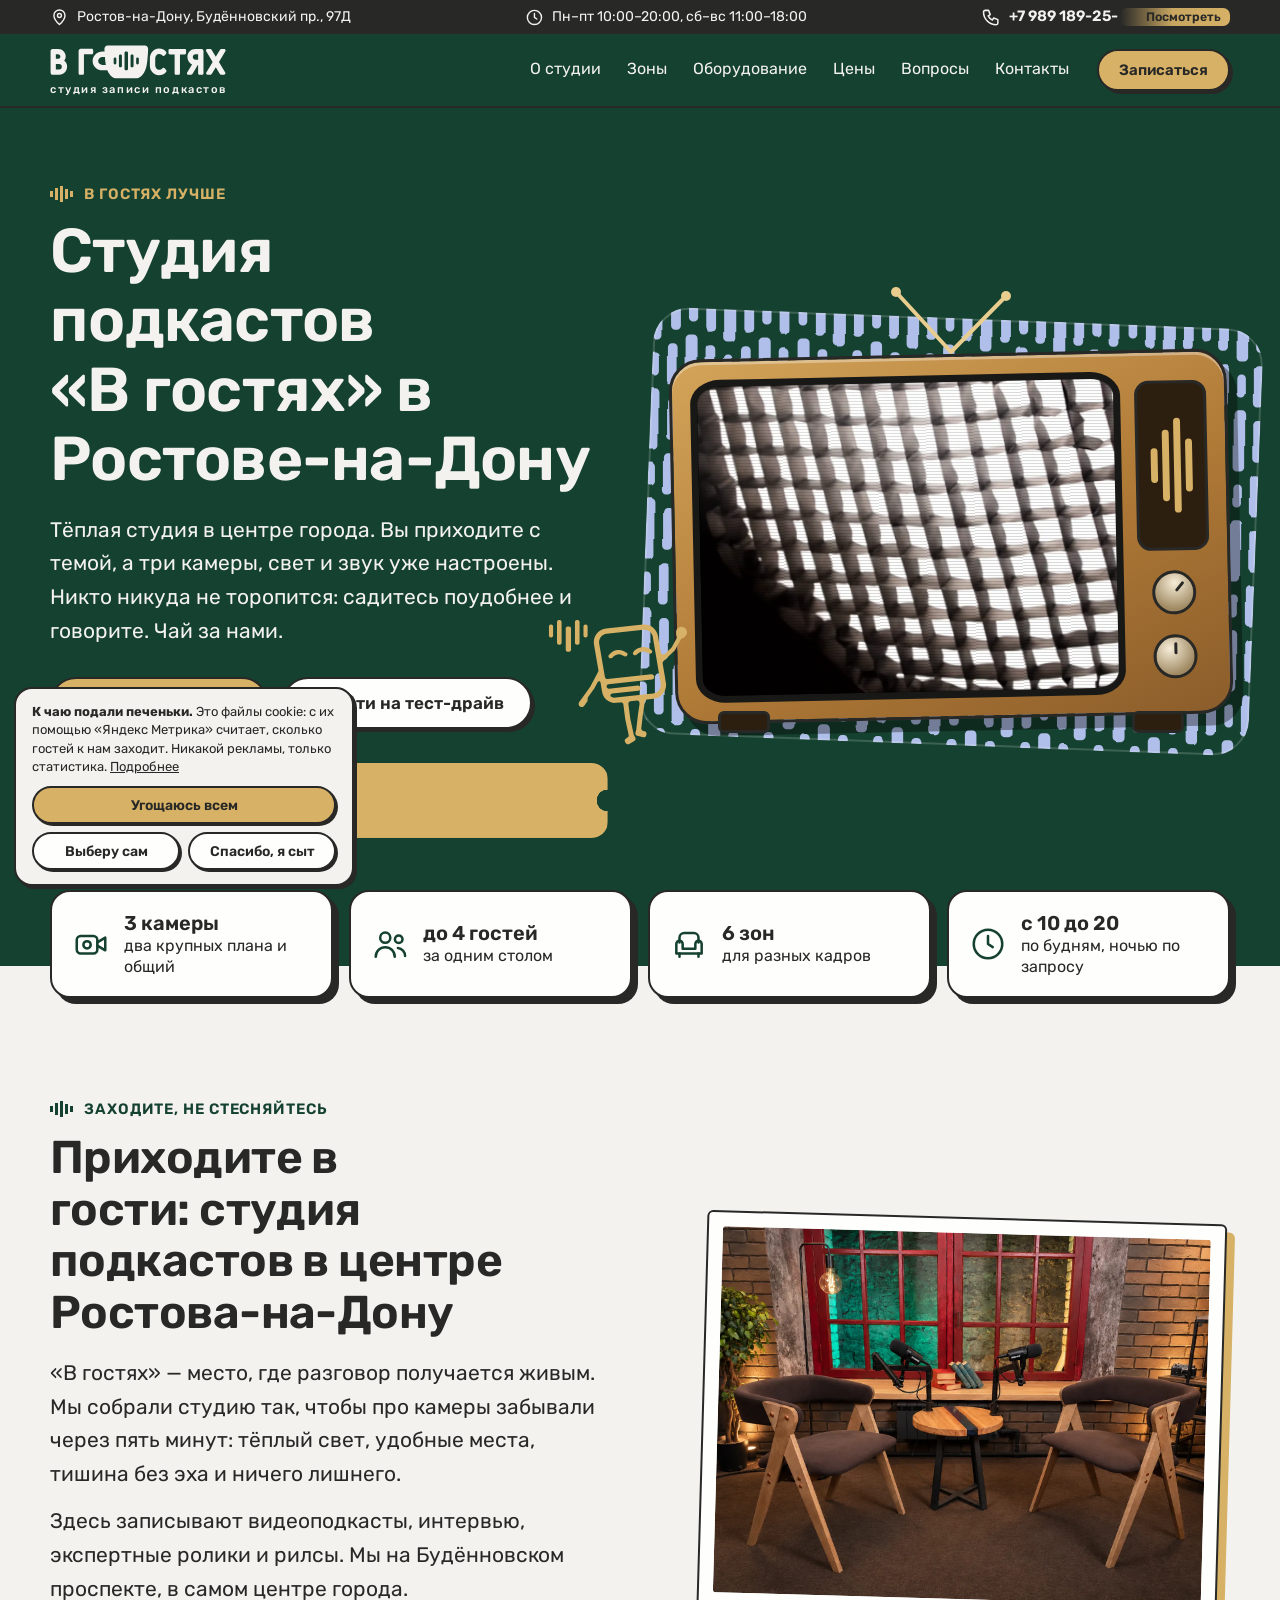
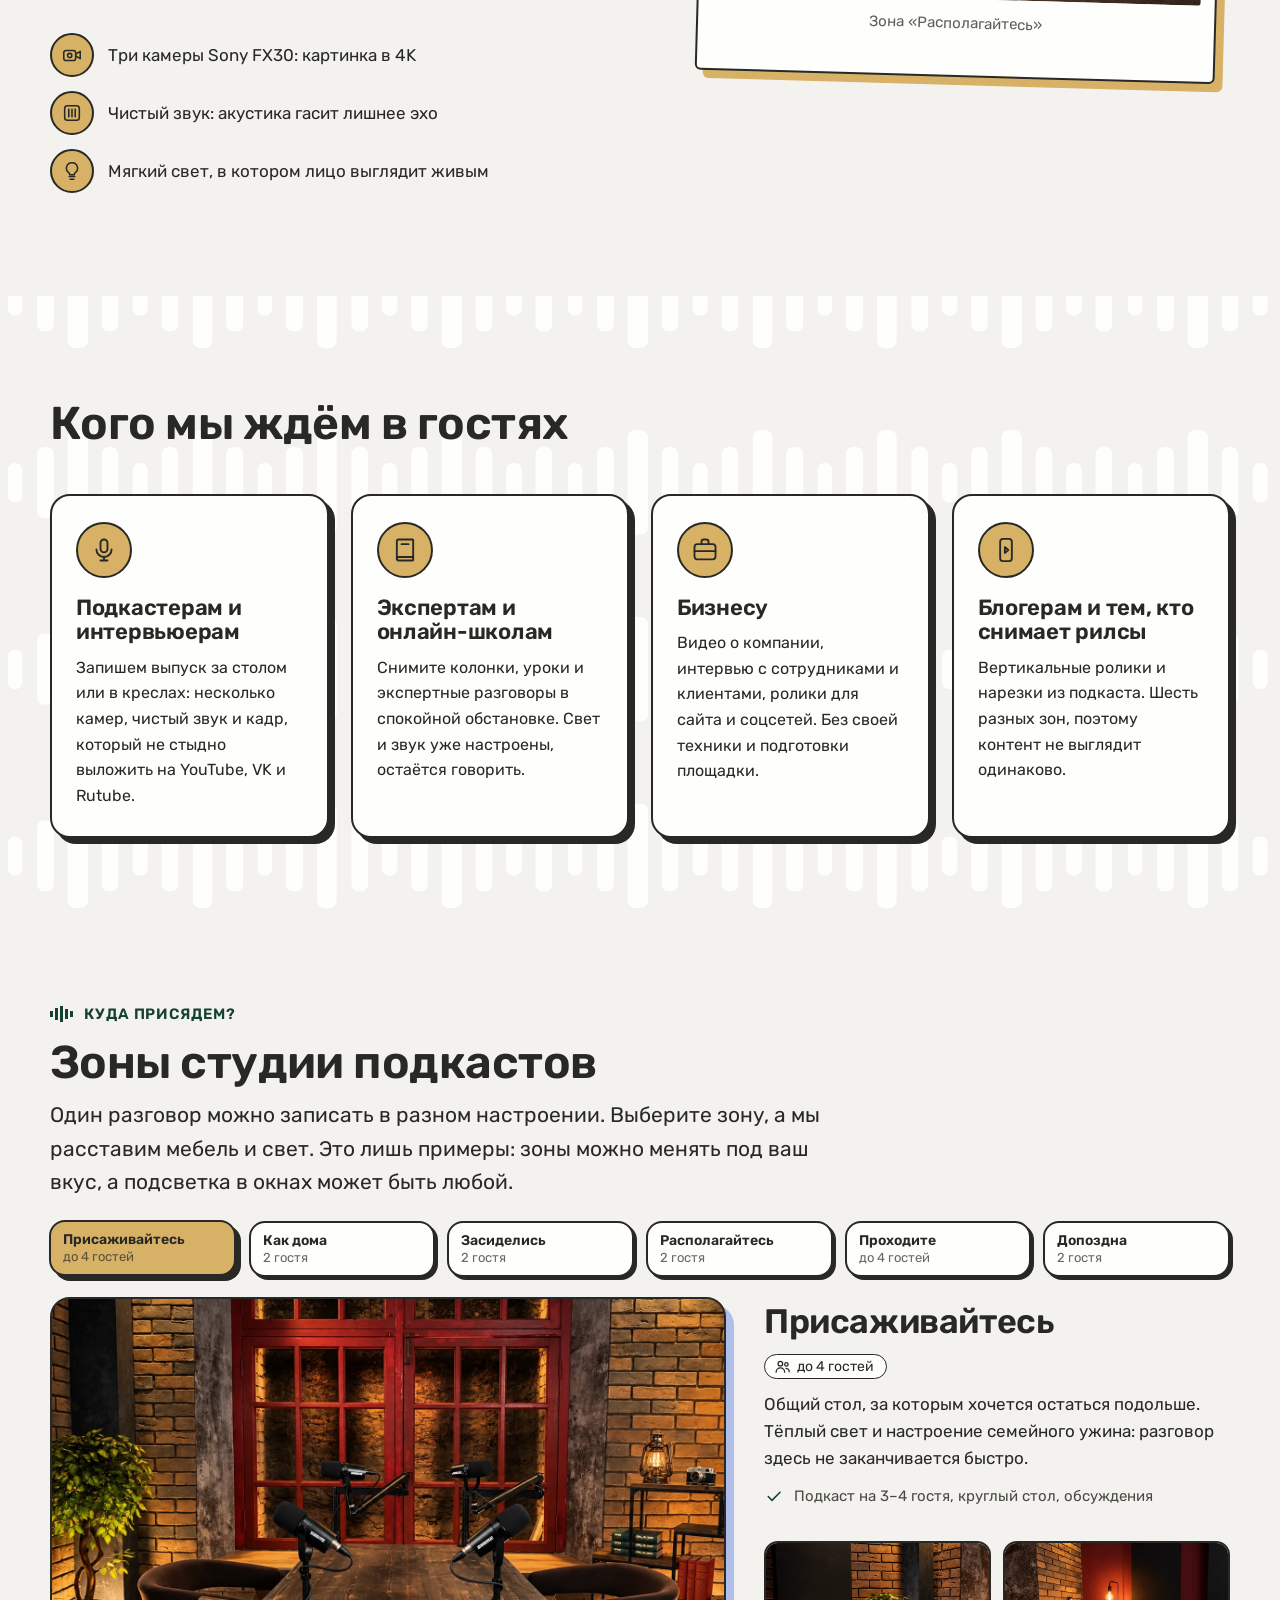
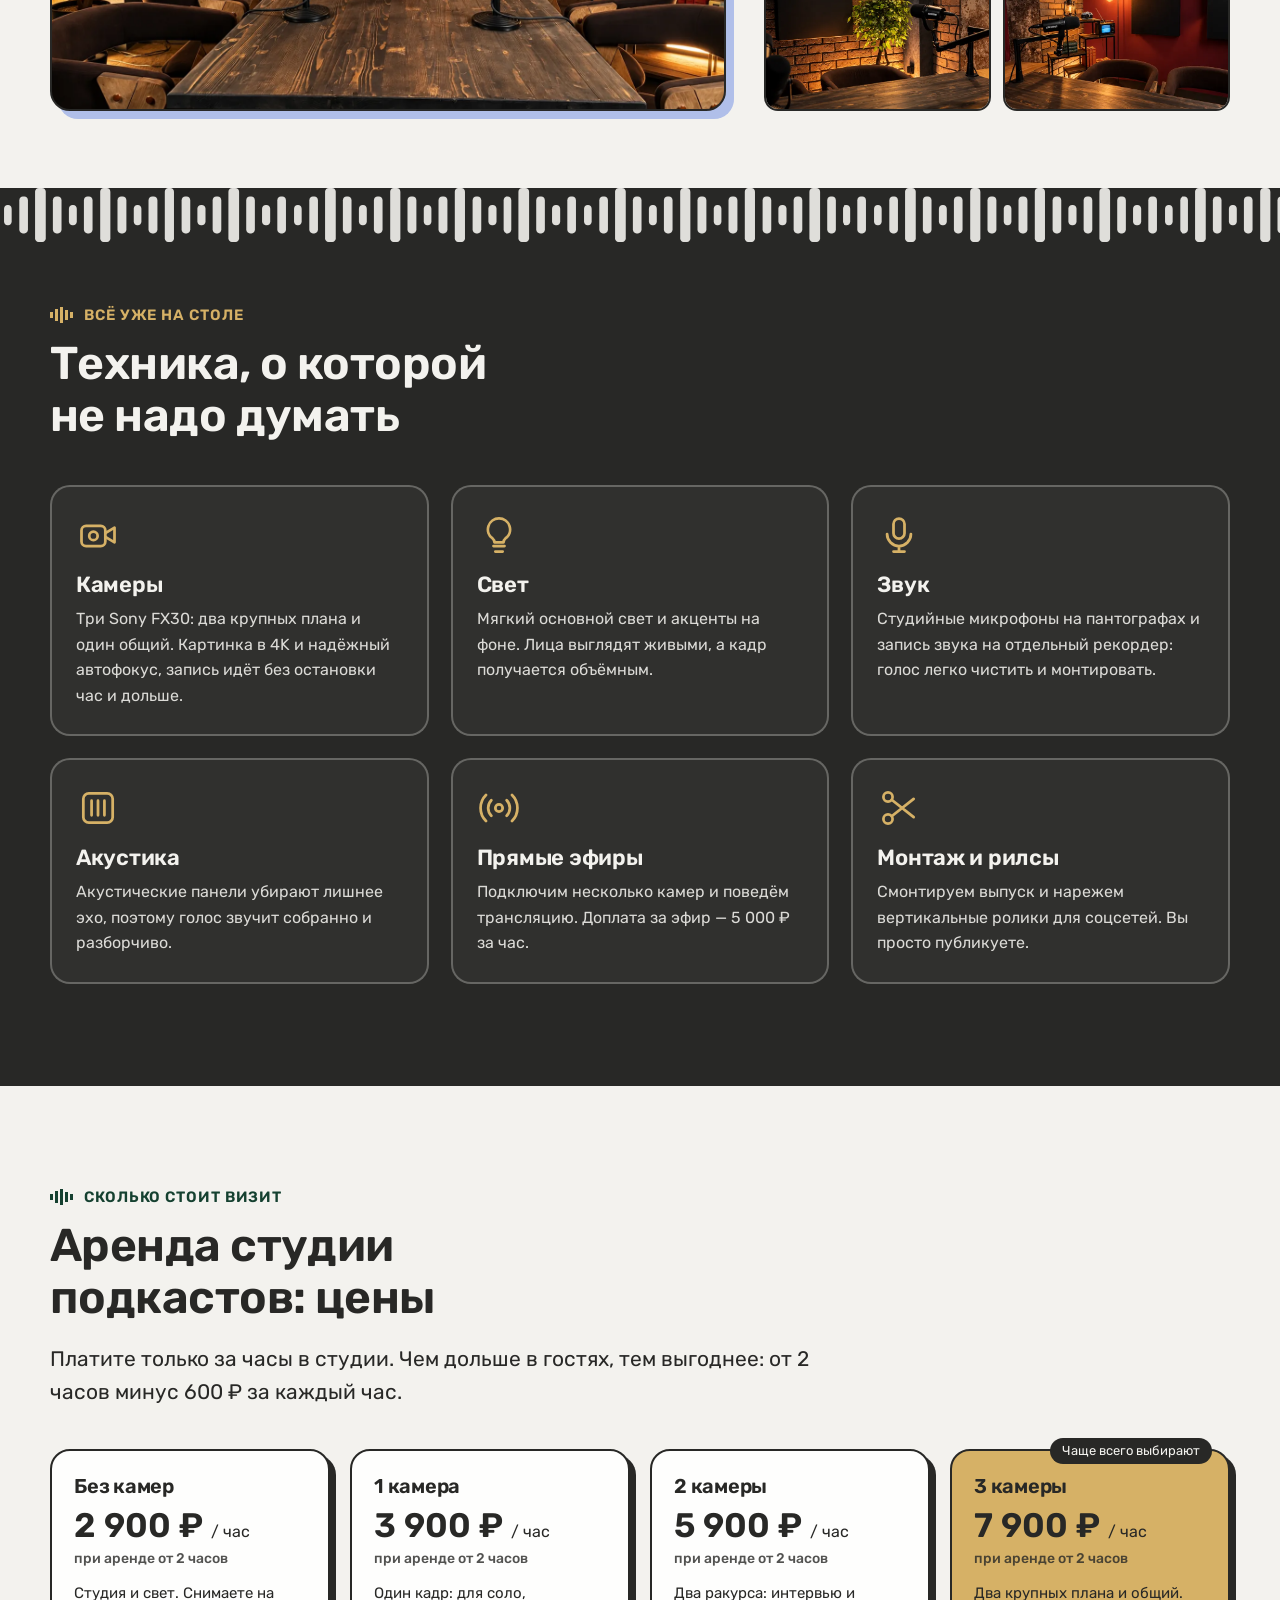
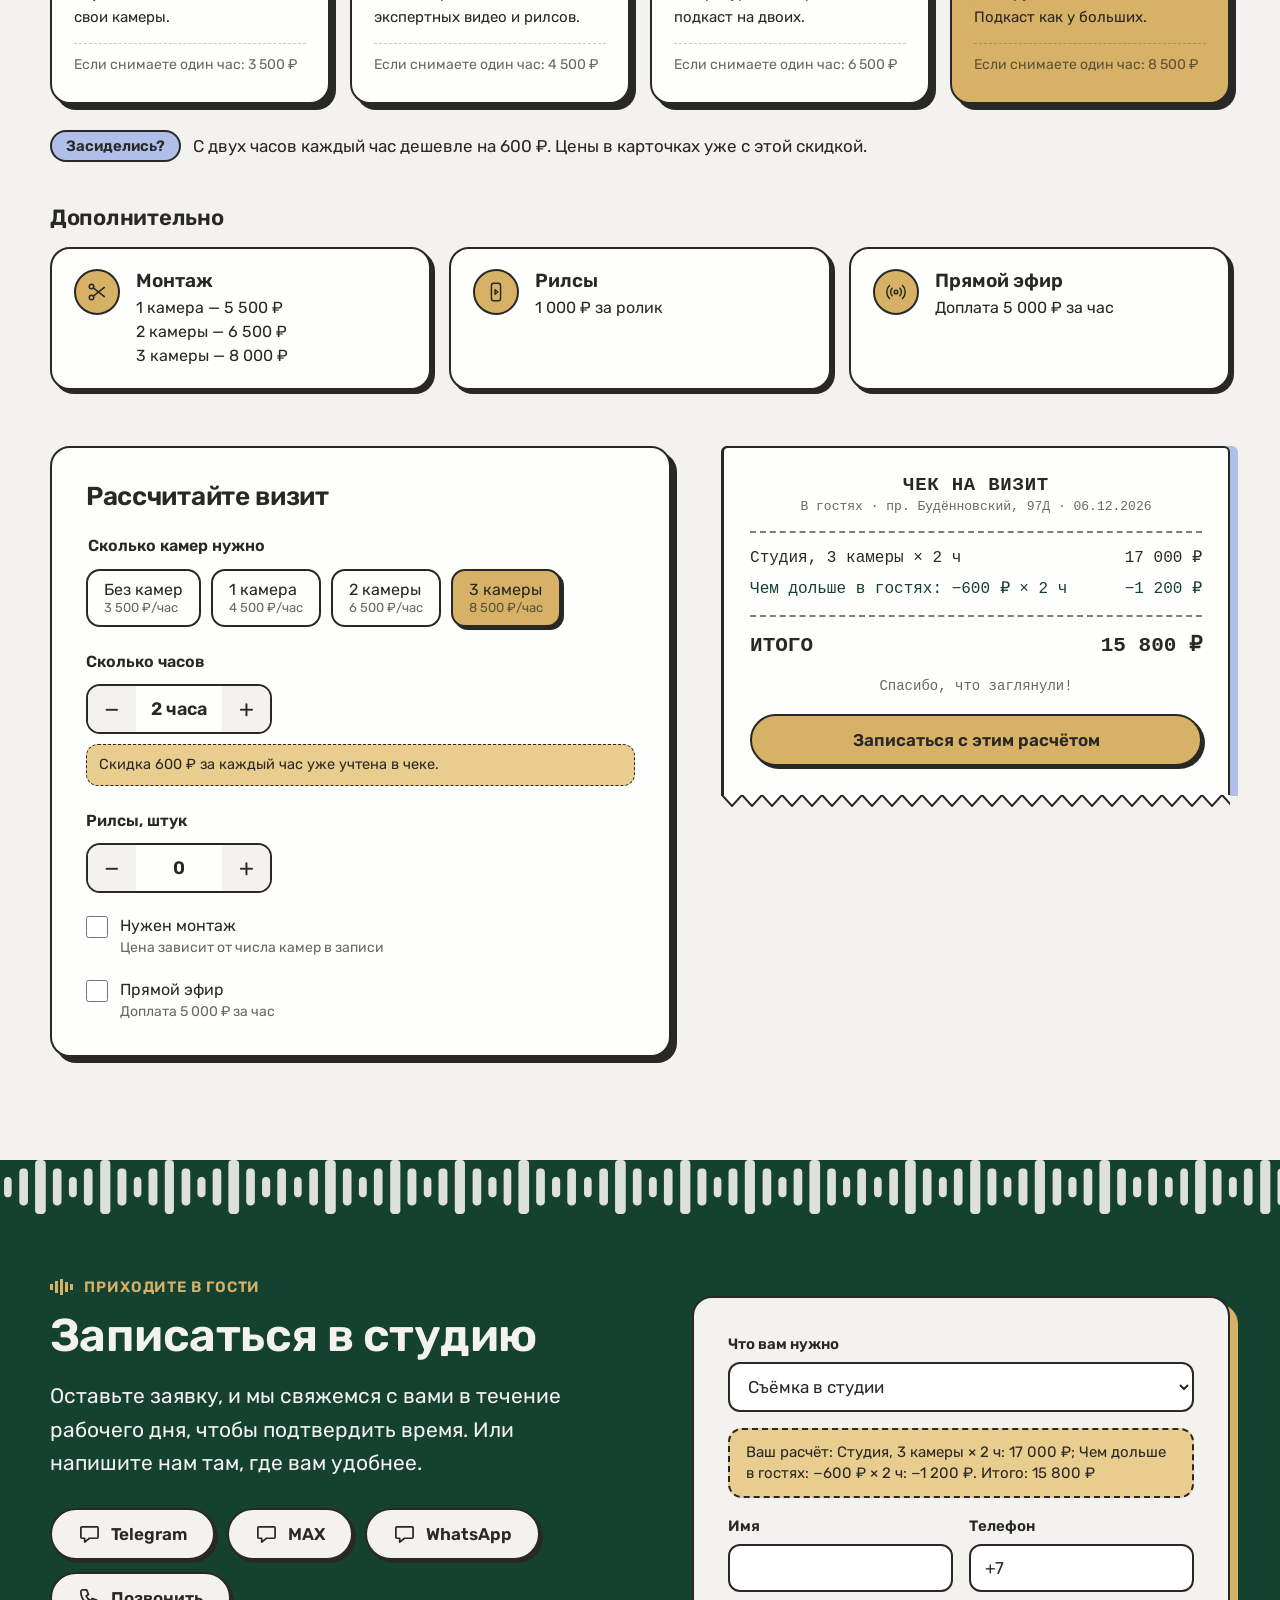
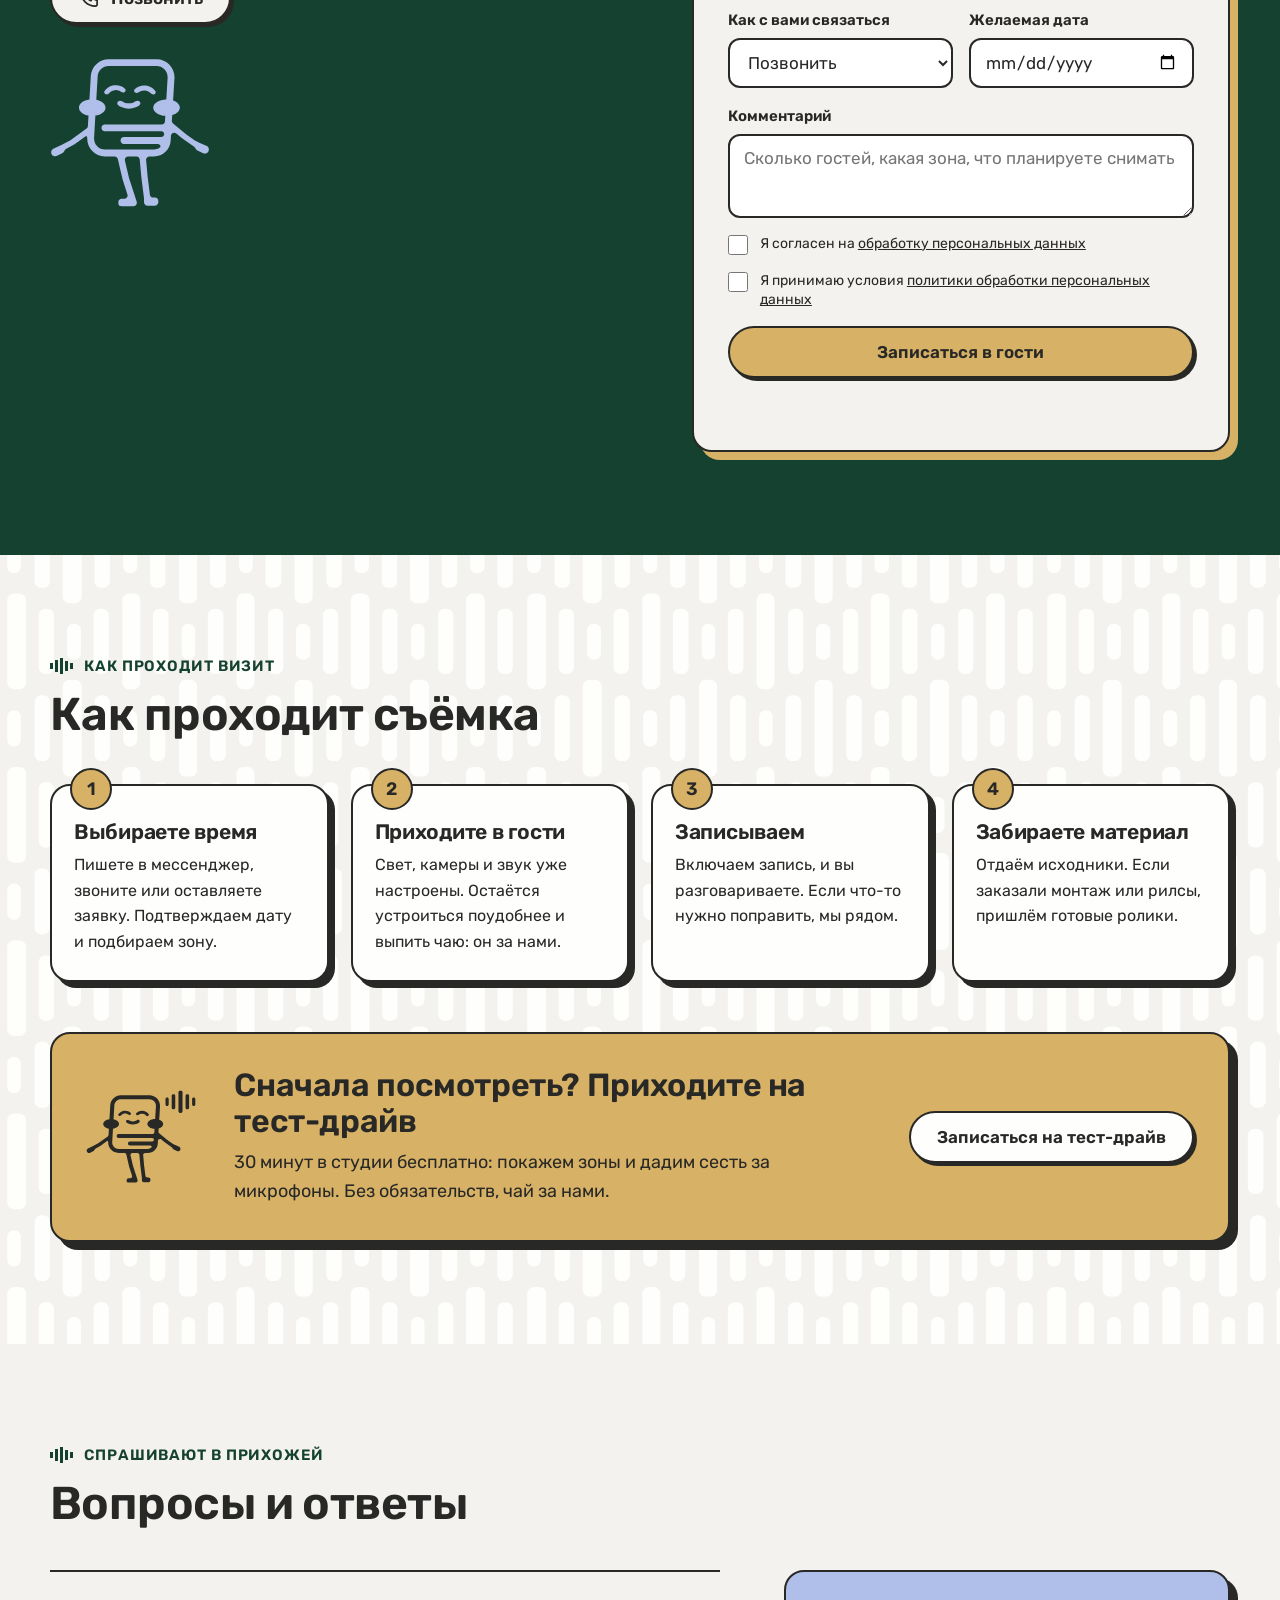
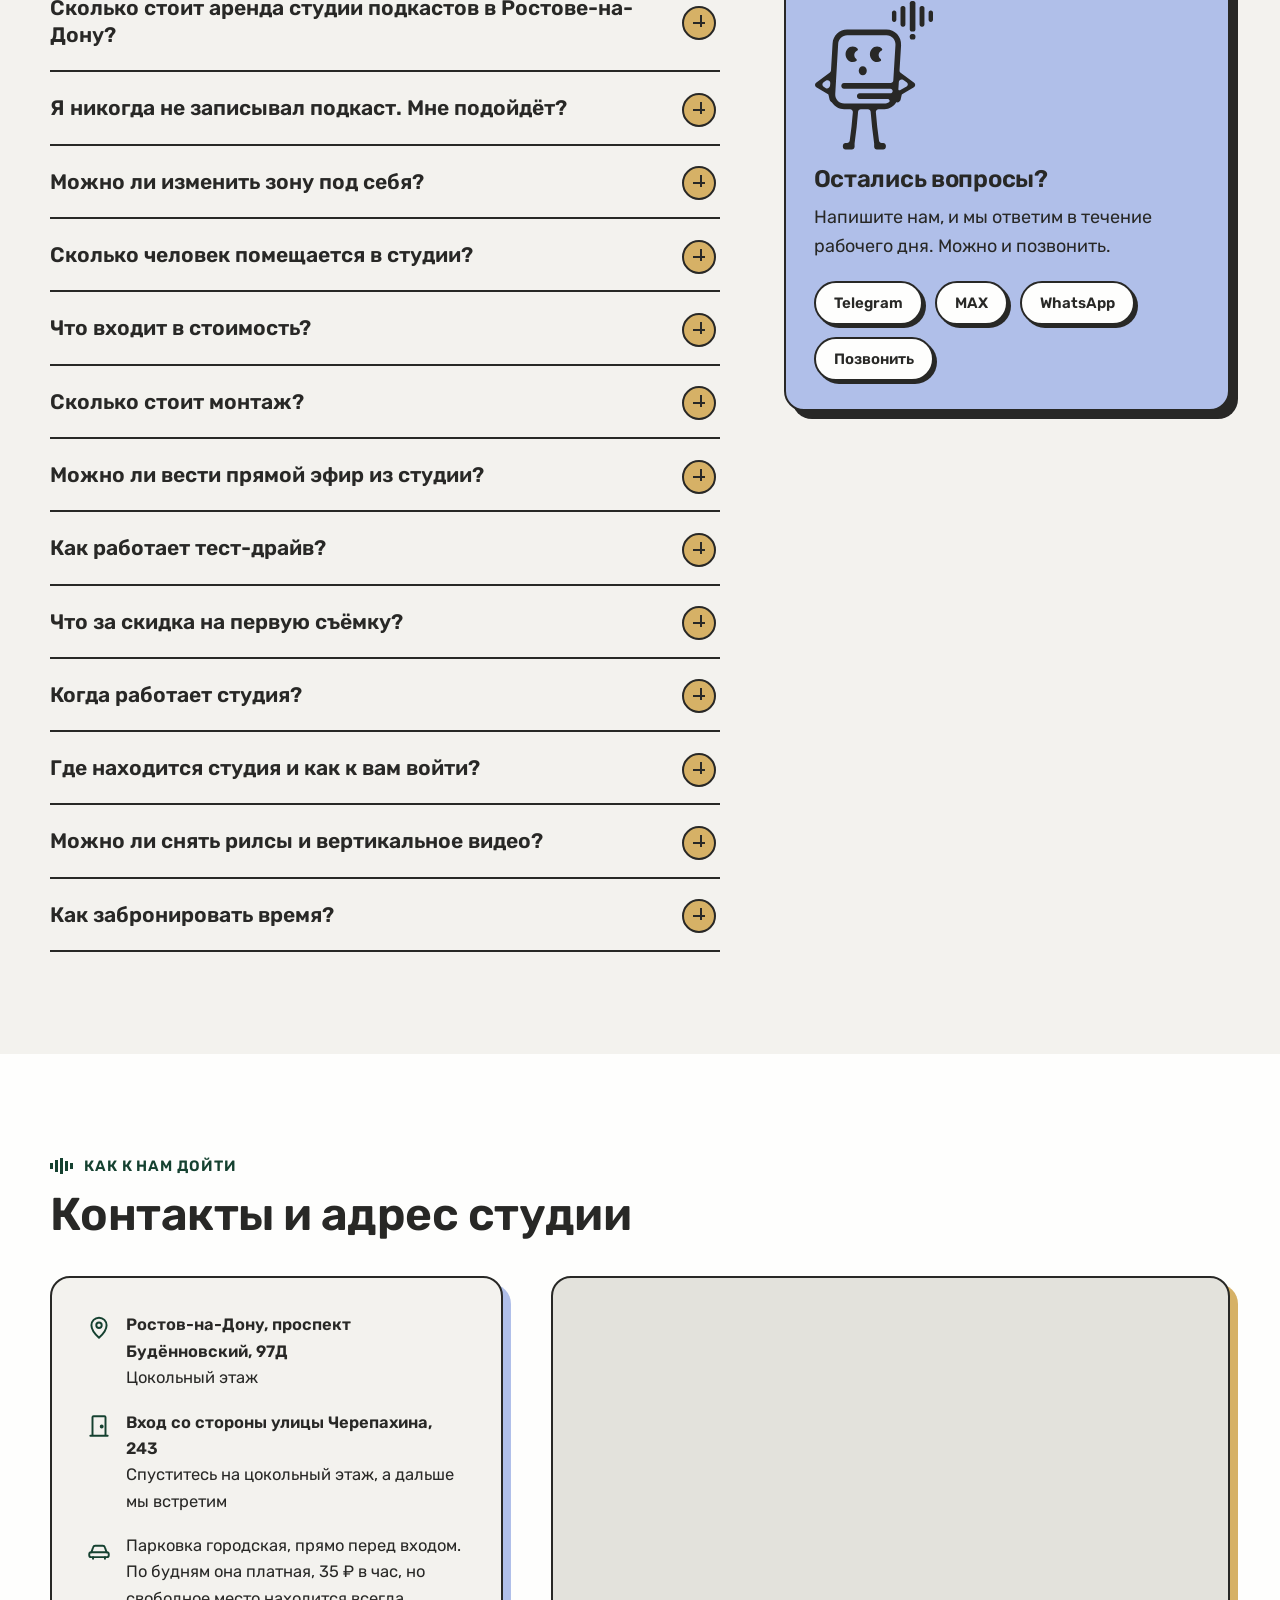
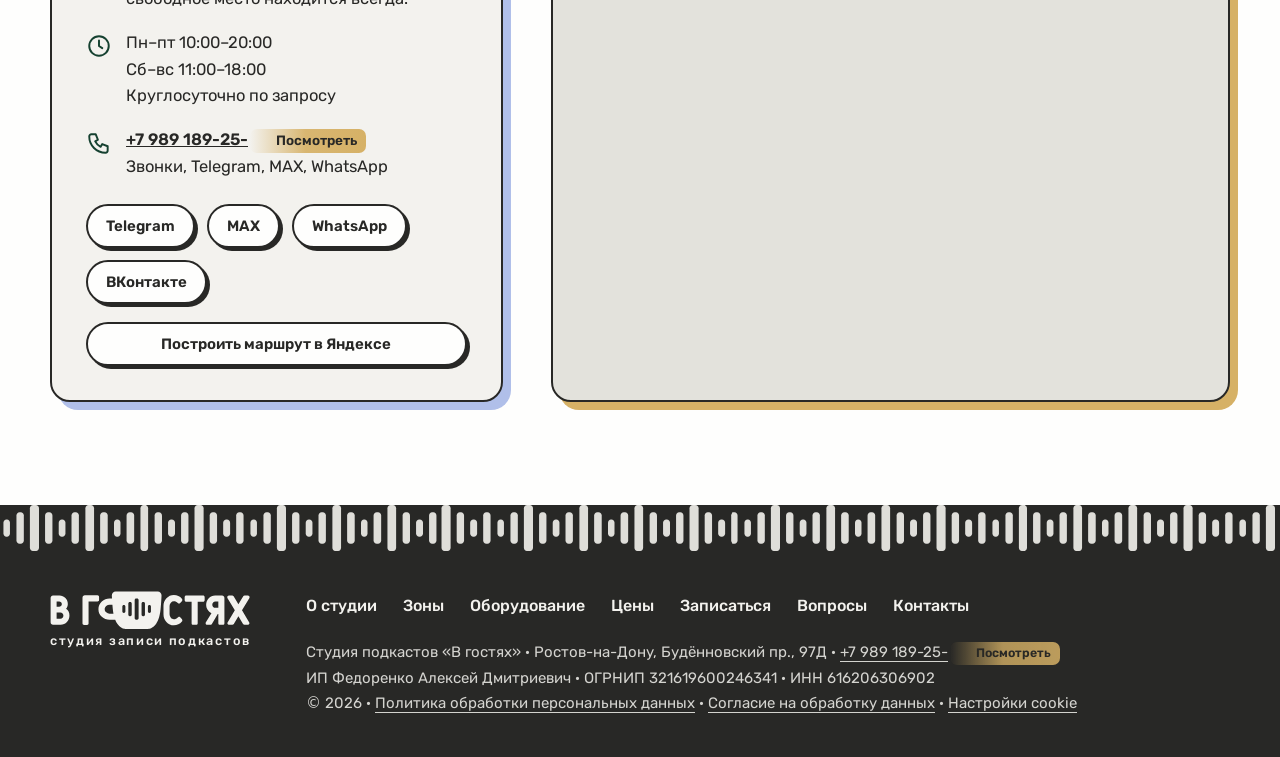
==== commit bc51d95b: "Согласие на обработку ПДн отдельной страницей, две галочки в форме, обновлена политика Co-Authored-B" ====
--- a/index.html
+++ b/index.html
@@ -271,7 +271,8 @@
    <input type="hidden" name="calc" id="calc">
    <input type="hidden" name="ts" id="ts">
    <input class="hp" name="website" tabindex="-1" autocomplete="off" aria-hidden="true">
-   <label class="cb"><input type="checkbox" name="agree" required><span>Согласен на обработку персональных данных и с <a href="privacy.html">политикой конфиденциальности</a></span></label>
+   <label class="cb"><input type="checkbox" name="agree" required><span>Я согласен на <a href="consent.html" target="_blank" rel="noopener">обработку персональных данных</a></span></label>
+   <label class="cb"><input type="checkbox" name="agree_policy" required><span>Я принимаю условия <a href="privacy.html" target="_blank" rel="noopener">политики обработки персональных данных</a></span></label>
    <button class="btn b-sand" type="submit">Записаться в гости</button>
    <p id="st" role="status" aria-live="polite"></p>
   </form>
@@ -357,7 +358,7 @@
  <nav class="fnav" aria-label="Разделы сайта в подвале"><a href="#studio">О студии</a><a href="#zony">Зоны</a><a href="#oborudovanie">Оборудование</a><a href="#ceny">Цены</a><a href="#zapis">Записаться</a><a href="#voprosy">Вопросы</a><a href="#kontakty">Контакты</a></nav>
  <p>Студия подкастов «В гостях» · Ростов-на-Дону, Будённовский пр., 97Д · <a href="tel:+79891892525" data-mask>+7 989 189-25-25</a><br>
  ИП Федоренко Алексей Дмитриевич · ОГРНИП 321619600246341 · ИНН 616206306902<br>
- © 2026 · <a href="privacy.html">Политика конфиденциальности</a> · <a href="#" id="ckopen">Настройки cookie</a></p>
+ © 2026 · <a href="privacy.html">Политика обработки персональных данных</a> · <a href="consent.html">Согласие на обработку данных</a> · <a href="#" id="ckopen">Настройки cookie</a></p>
  </div>
 </div></footer>
 
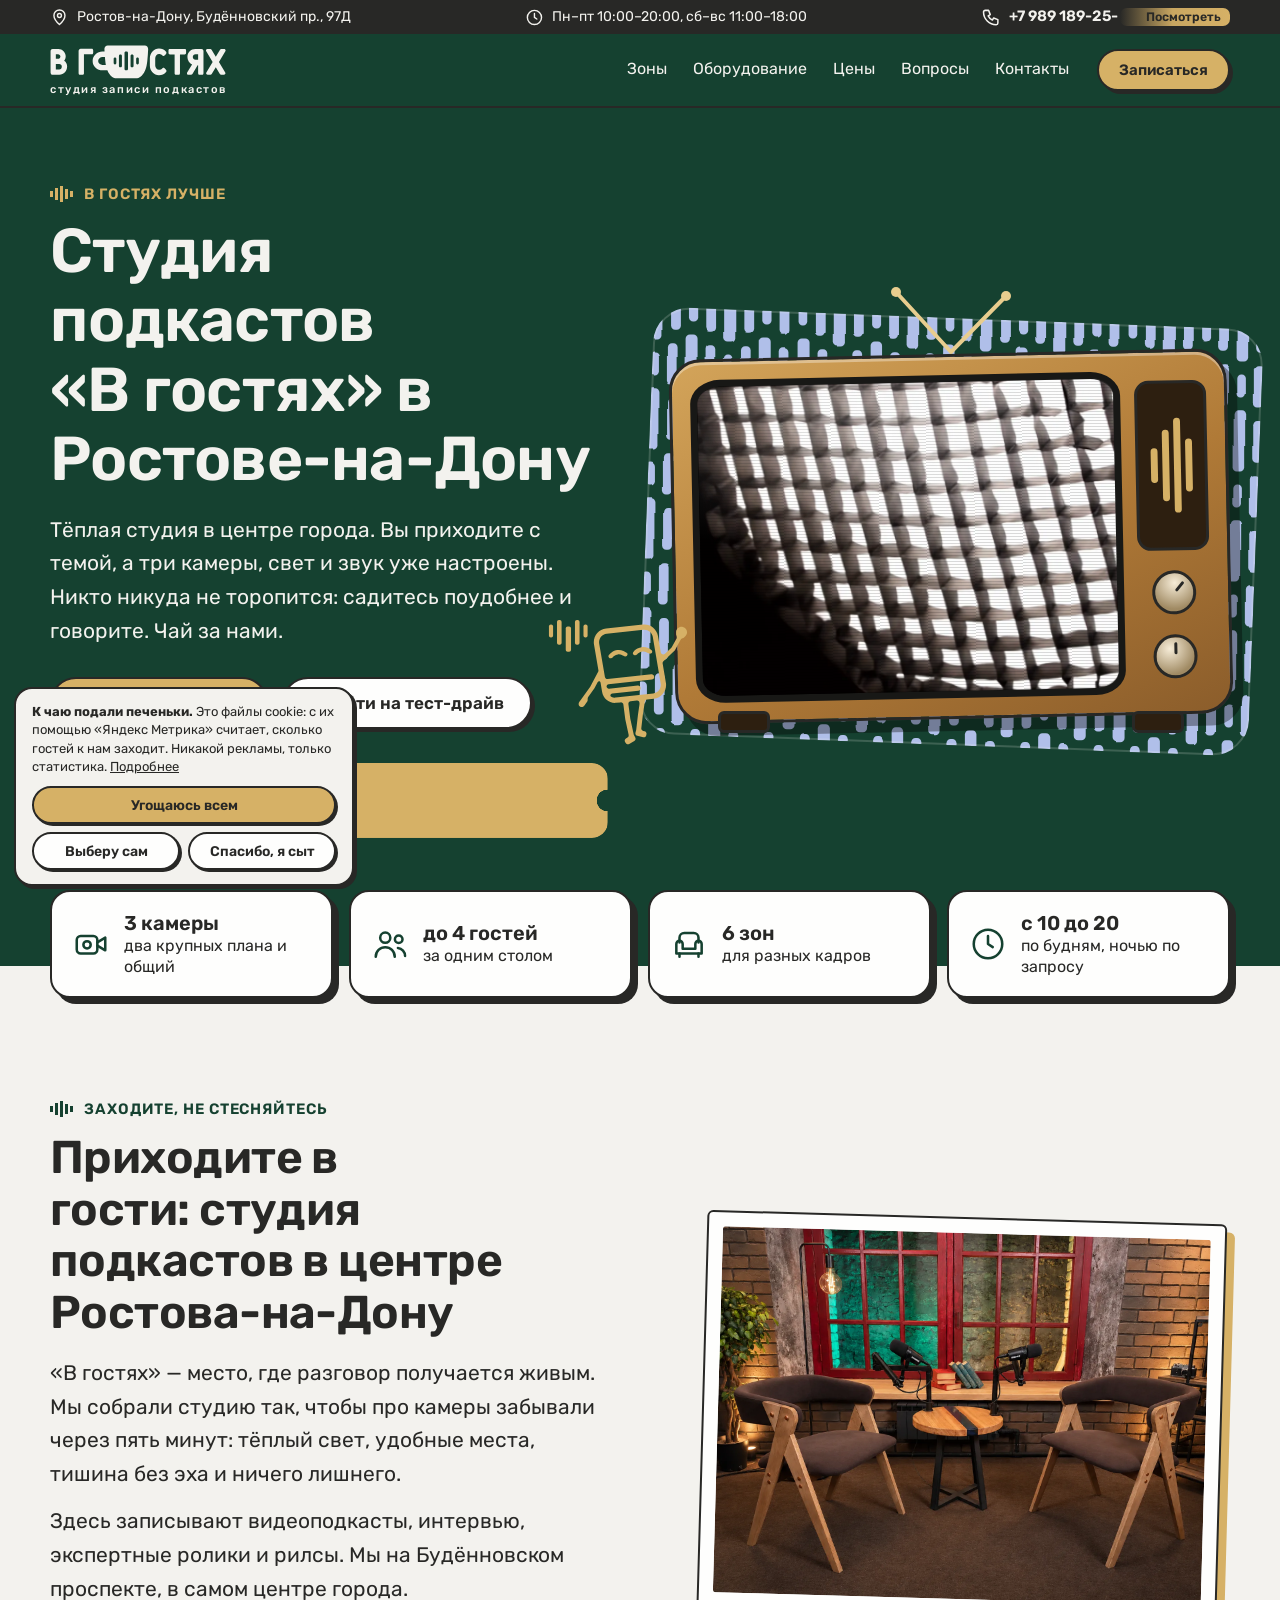
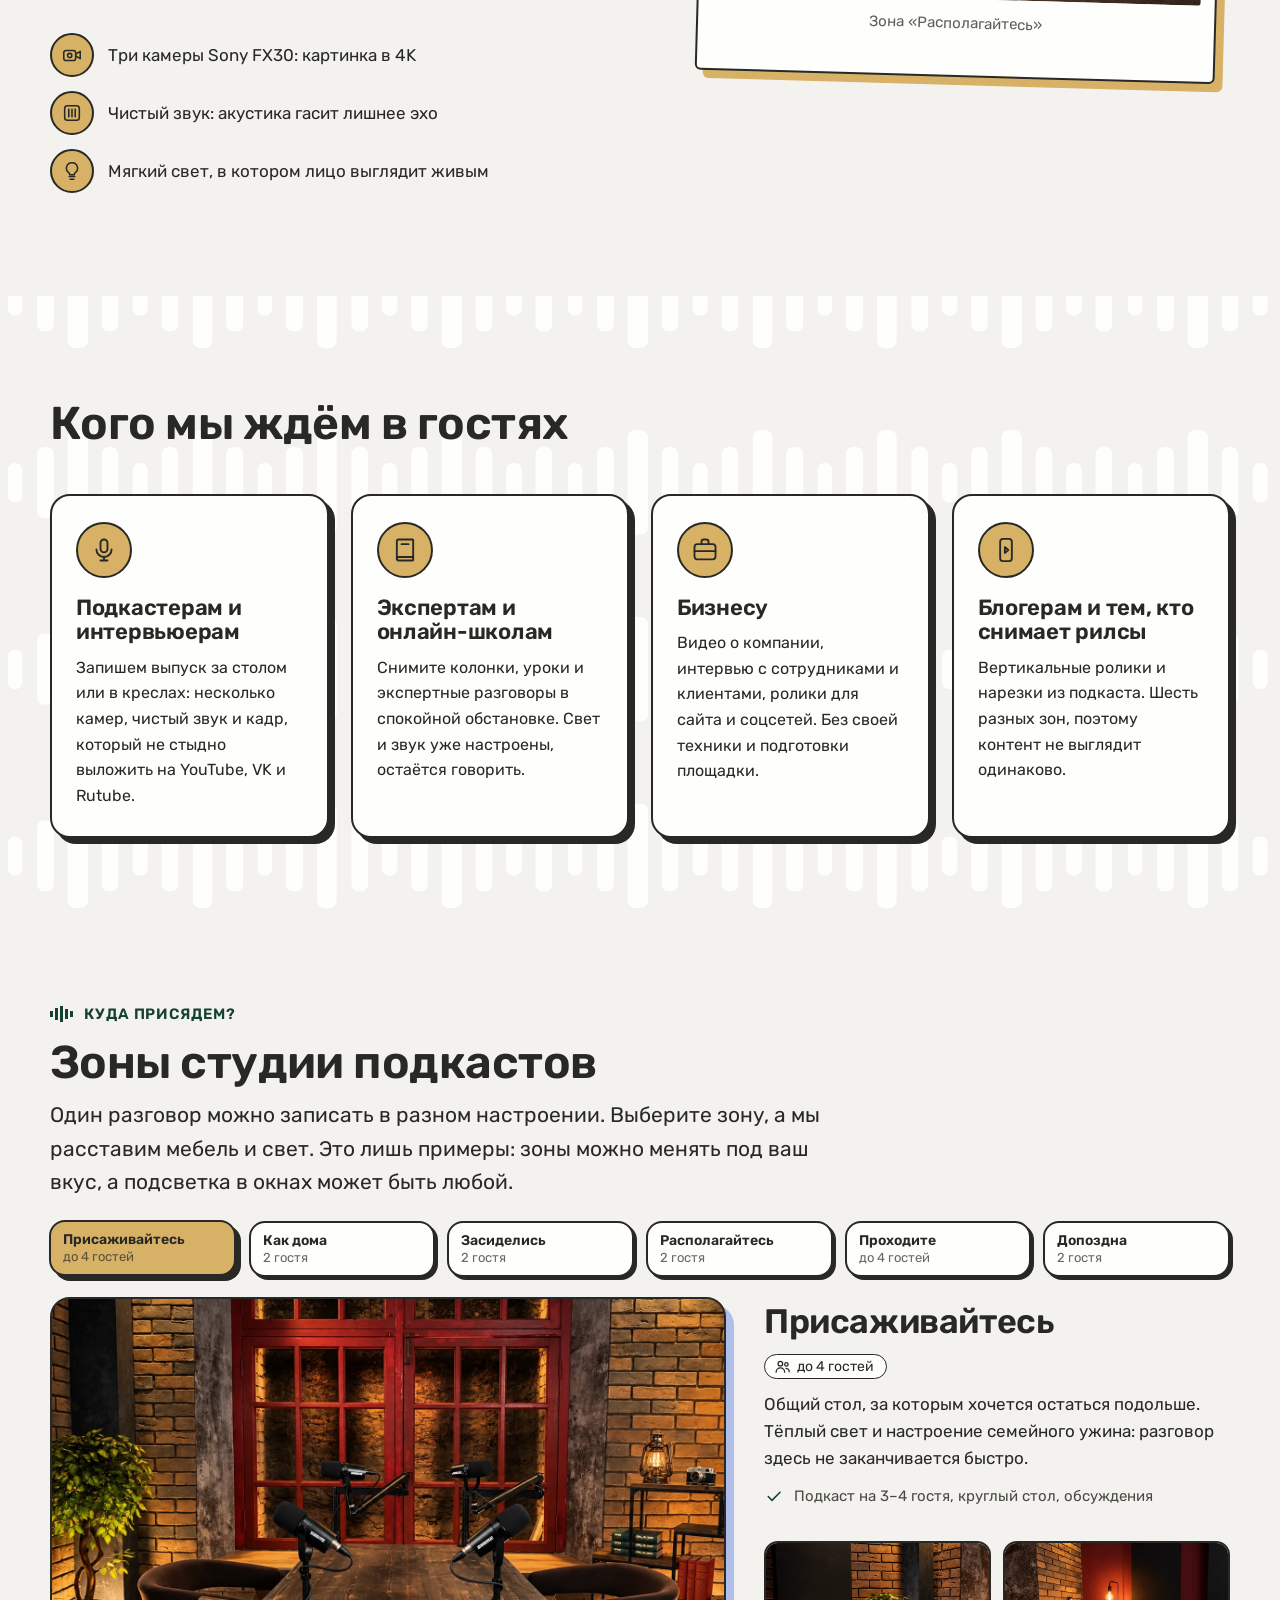
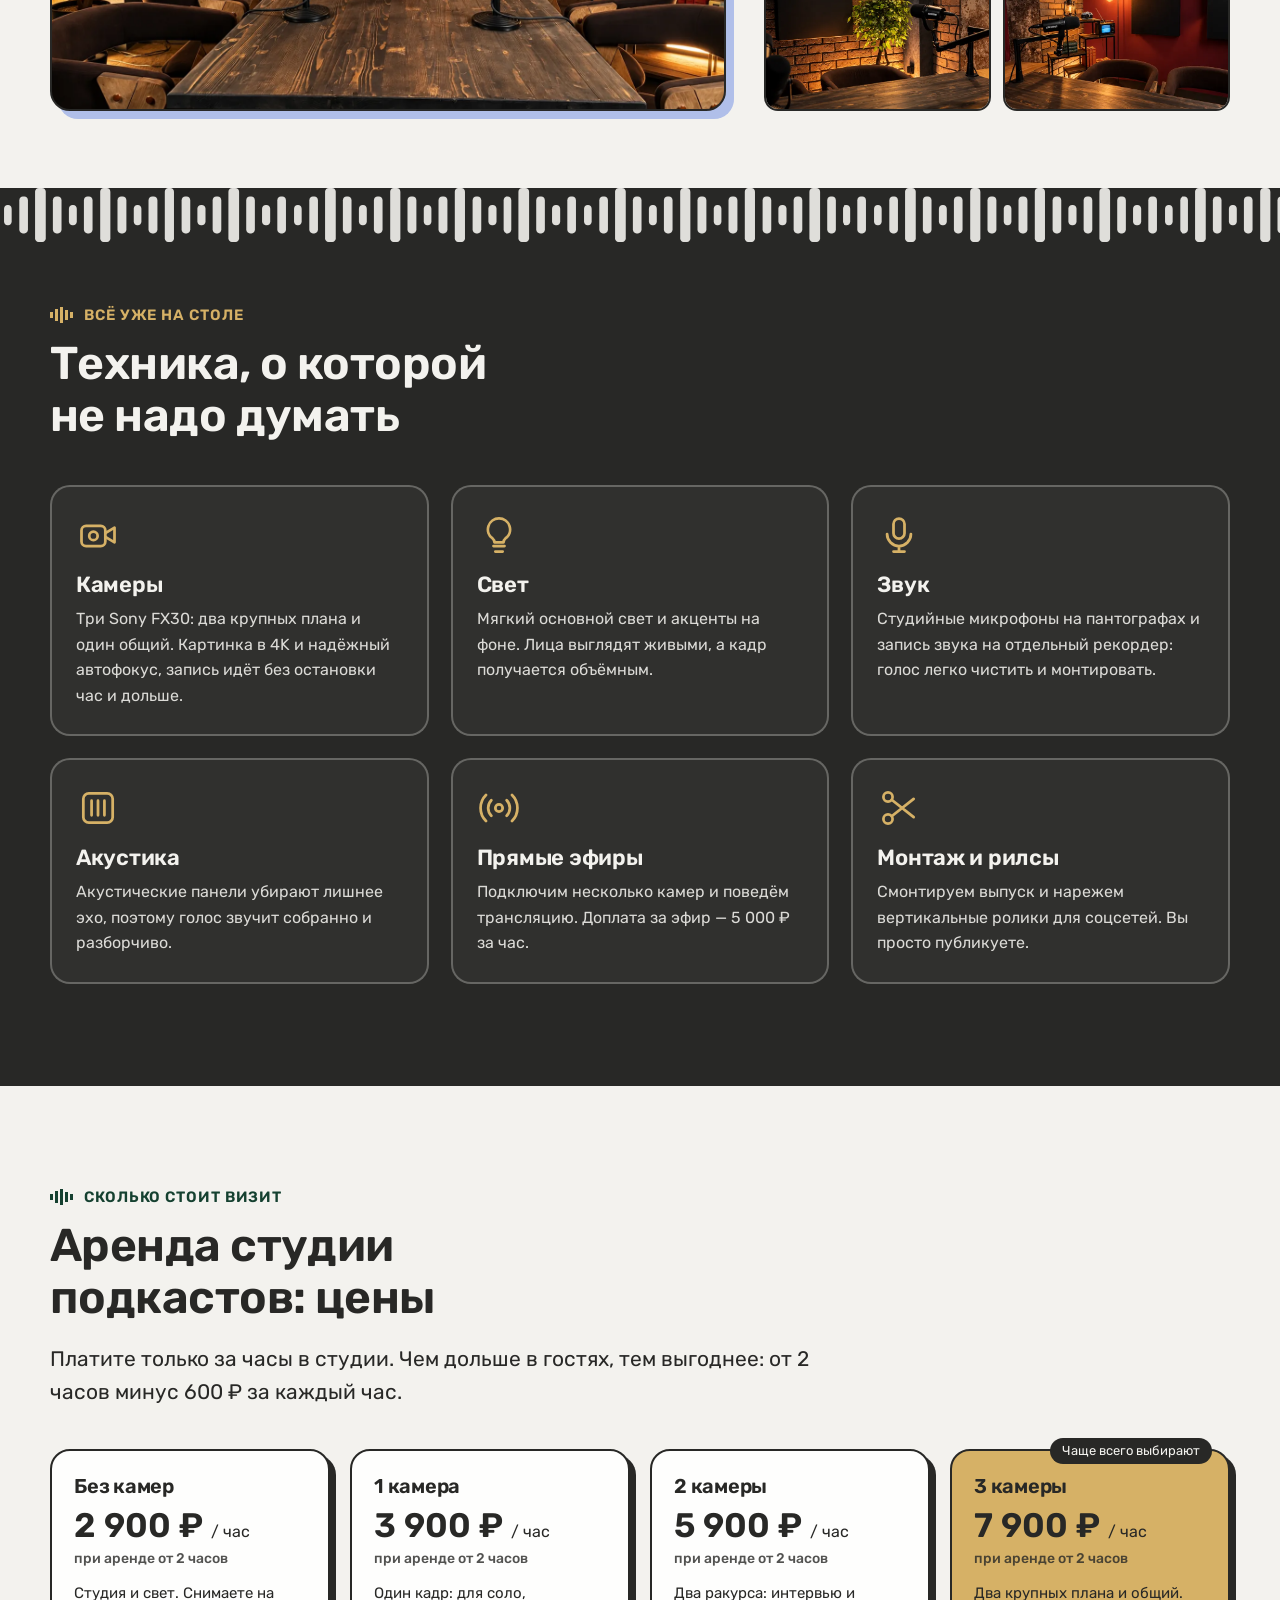
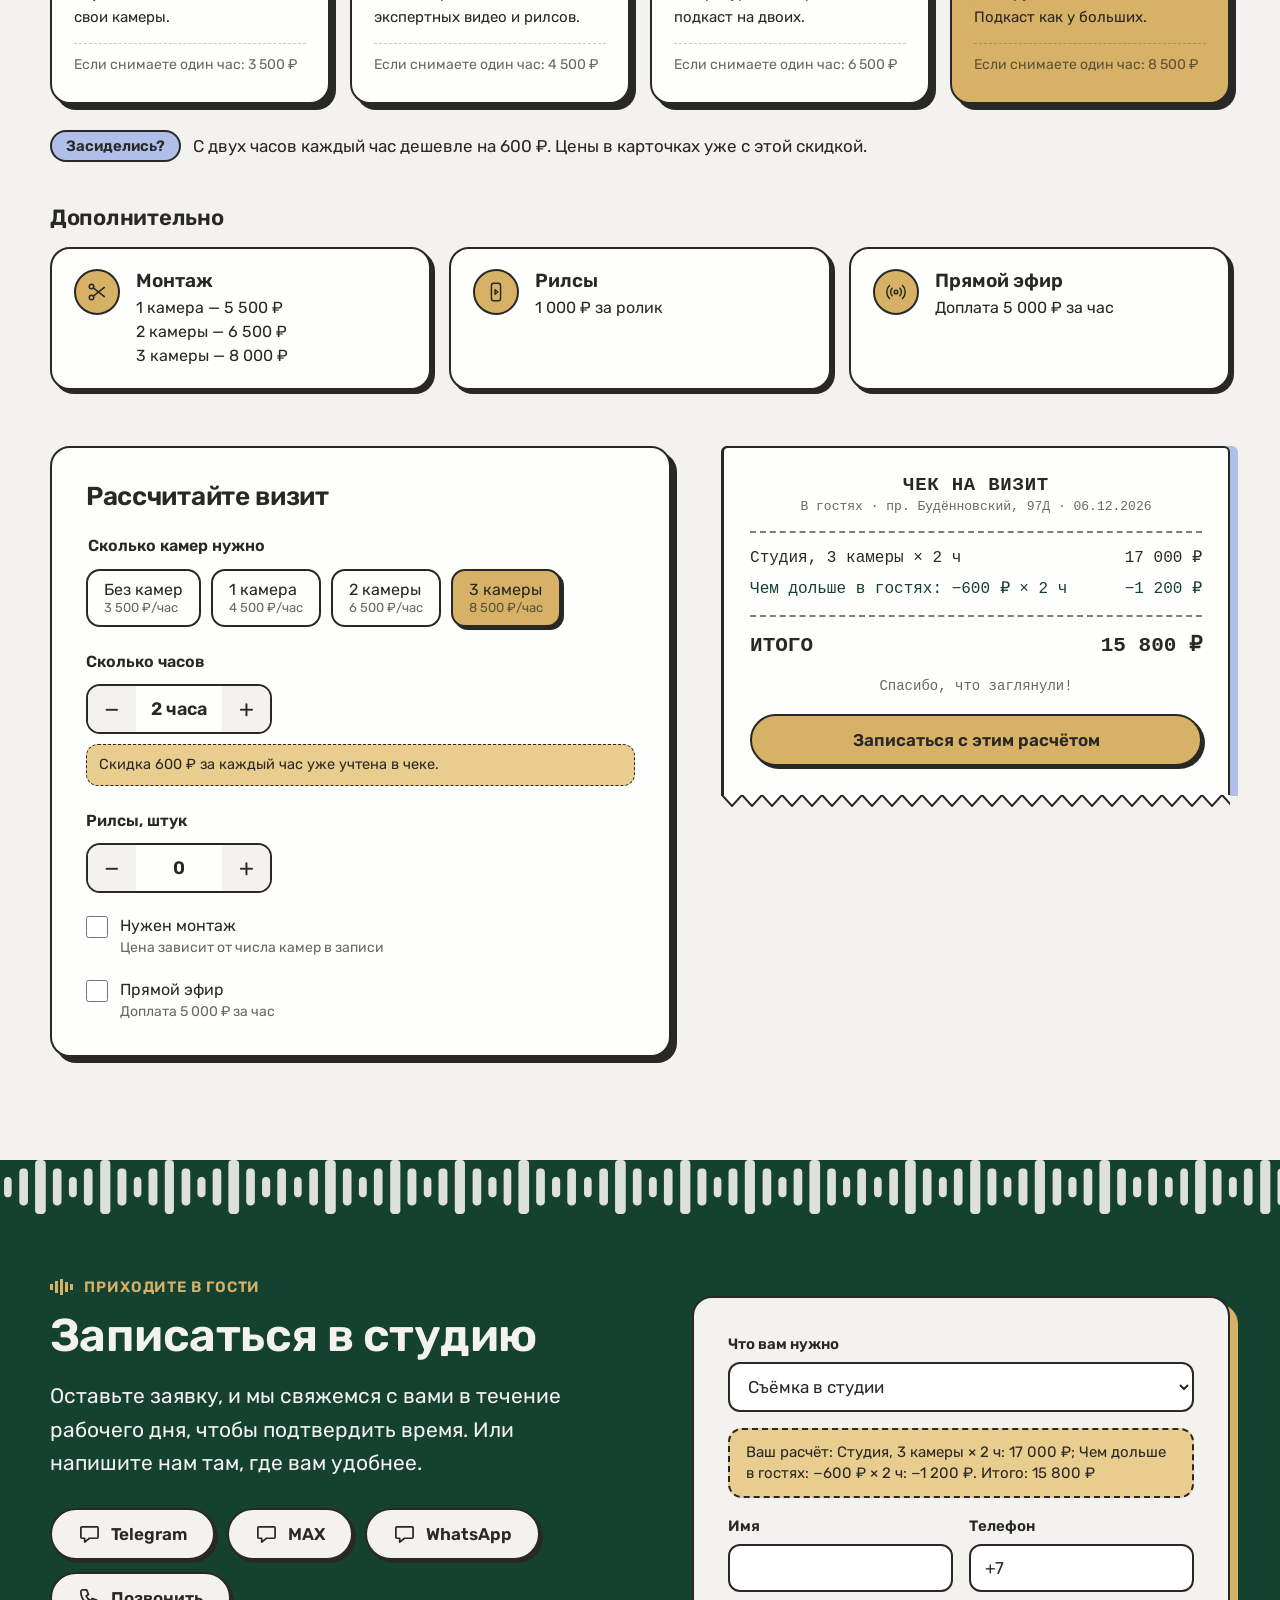
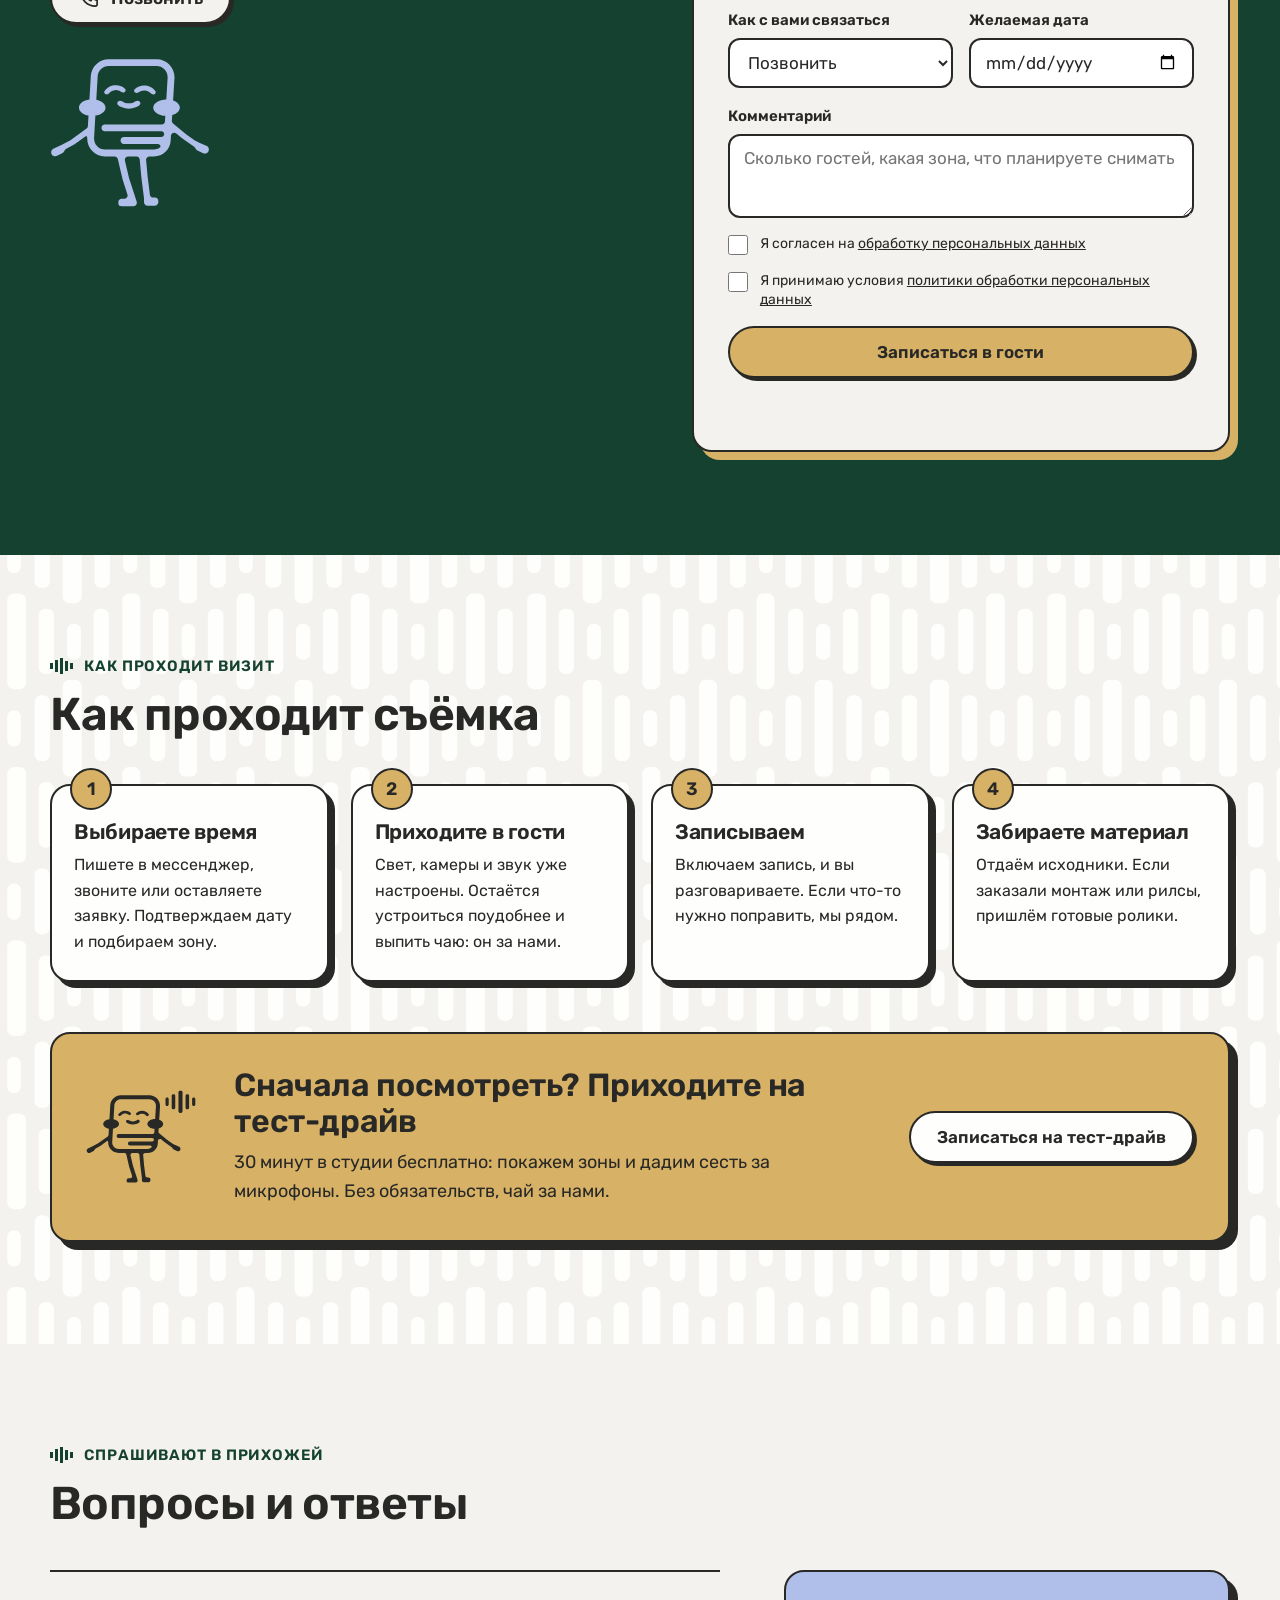
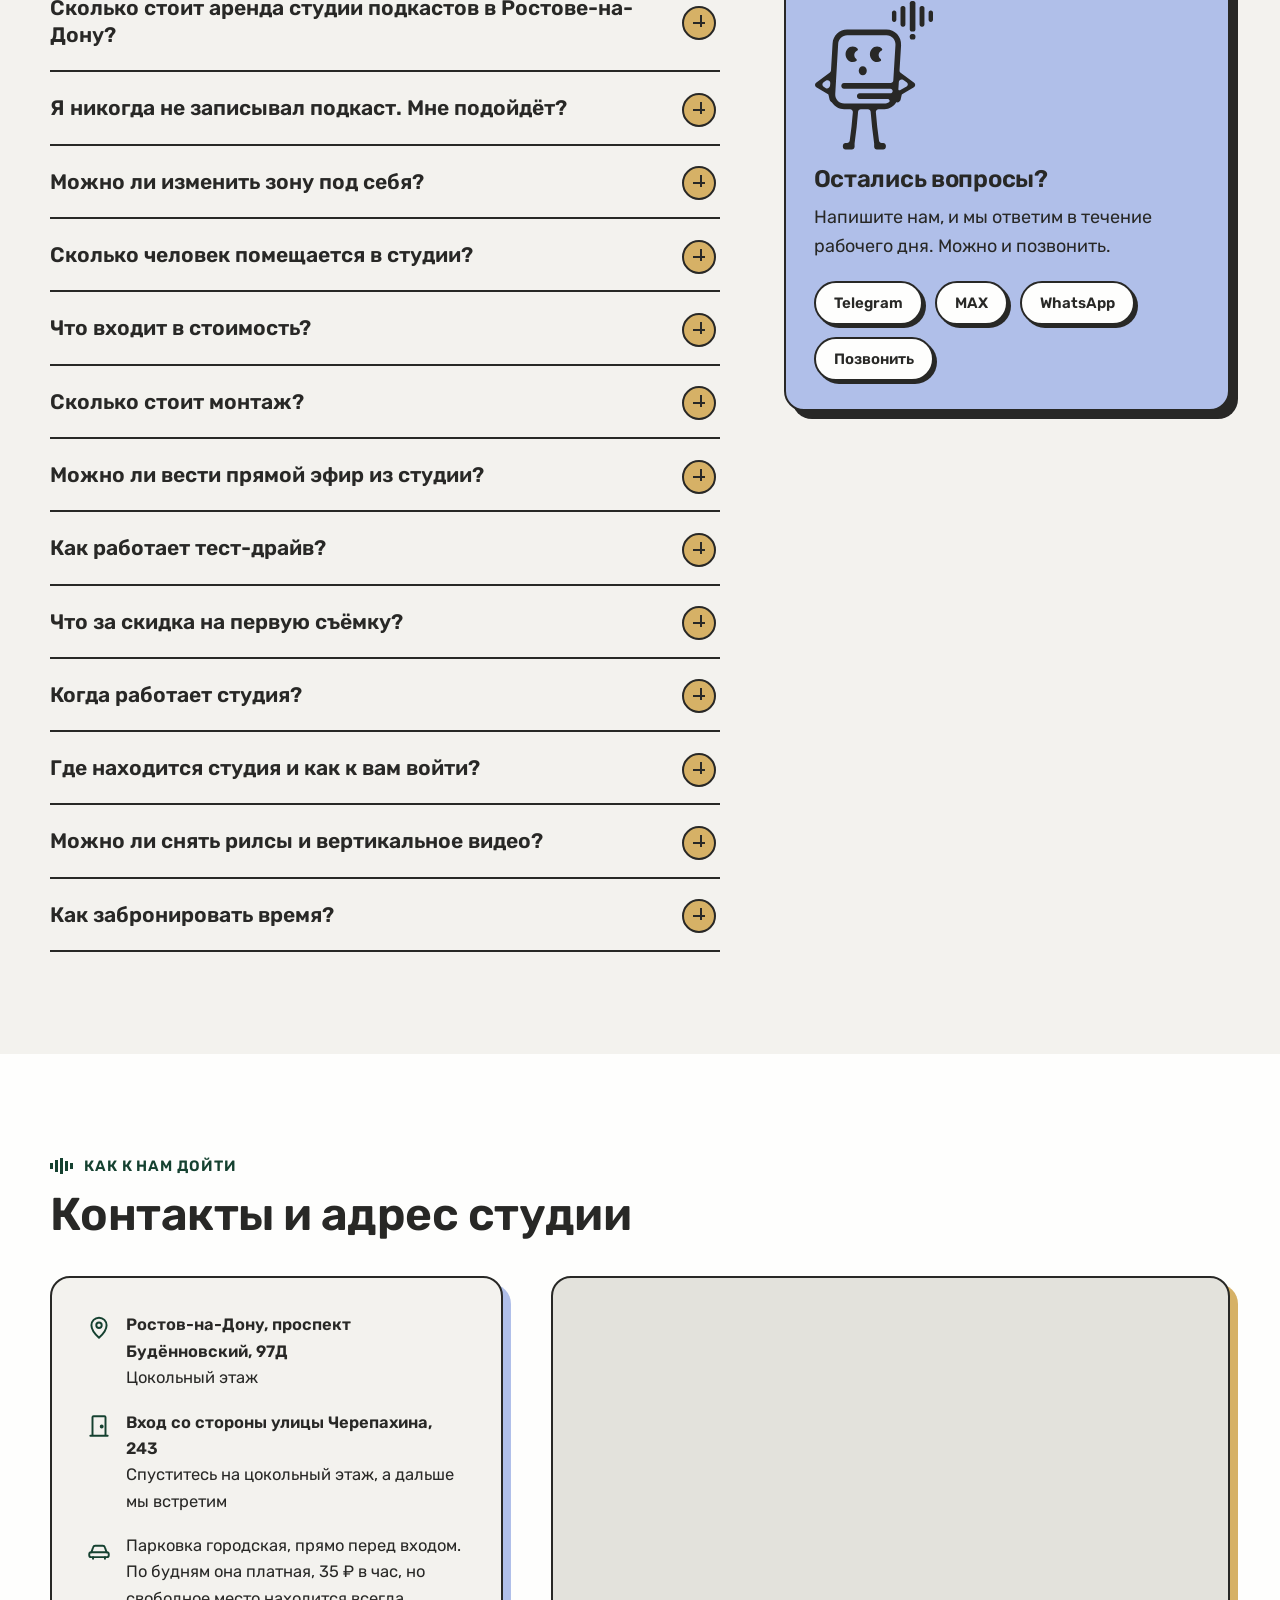
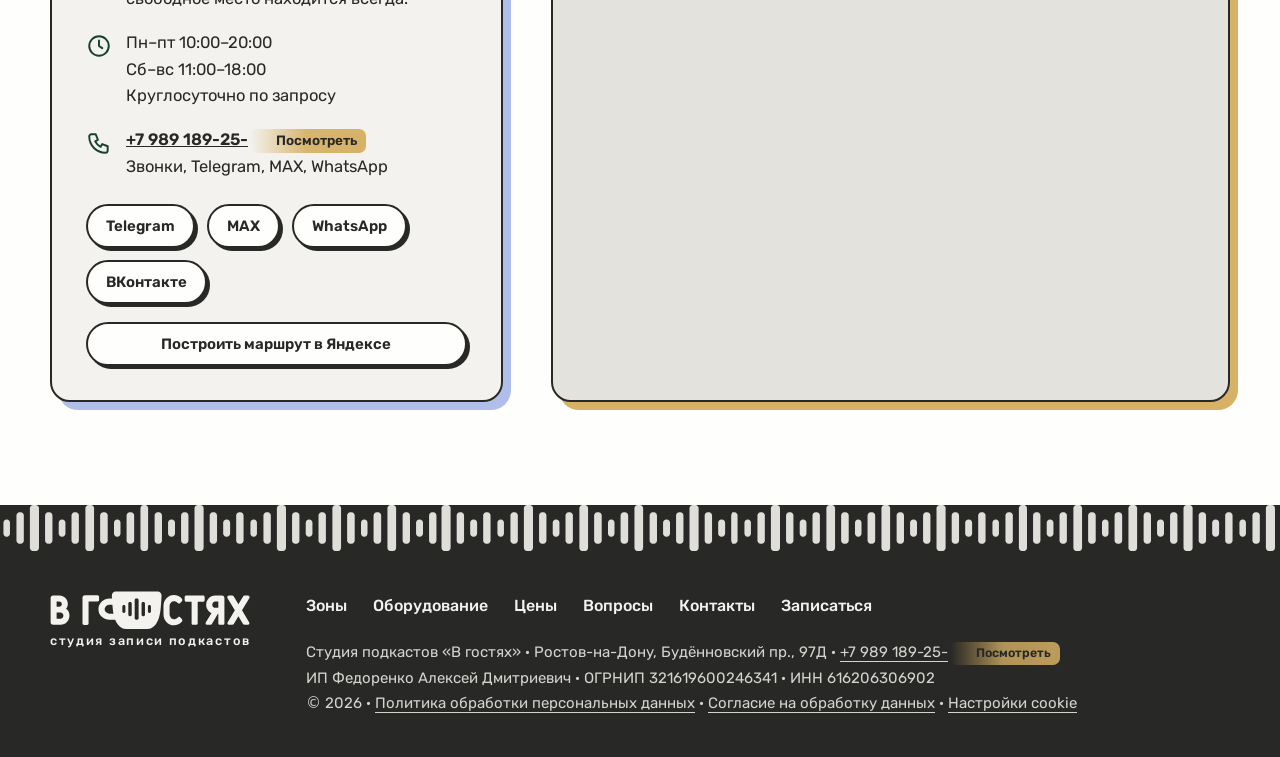
==== commit 0bae3844: "Многостраничный каркас: общий шаблон, закрытый показ страницы видеоподкаста, sitemap, ключ IndexNow " ====
--- a/index.html
+++ b/index.html
@@ -17,13 +17,14 @@
 <meta property="og:image:width" content="1200">
 <meta property="og:image:height" content="630">
 <meta name="twitter:card" content="summary_large_image">
-<link rel="icon" href="favicon.svg" type="image/svg+xml">
-<link rel="icon" href="favicon-32.png" sizes="32x32" type="image/png">
-<link rel="apple-touch-icon" href="apple-touch-icon.png">
-<link rel="preload" as="font" type="font/woff" href="fonts/rubik-400.woff" crossorigin>
-<link rel="preload" as="font" type="font/woff" href="fonts/rubik-600.woff" crossorigin>
-<link rel="preload" as="image" href="video/poster.webp">
-<link rel="stylesheet" href="style.css?v=d6176ed5">
+
+<link rel="icon" href="/favicon.svg" type="image/svg+xml">
+<link rel="icon" href="/favicon-32.png" sizes="32x32" type="image/png">
+<link rel="apple-touch-icon" href="/apple-touch-icon.png">
+<link rel="preload" as="font" type="font/woff" href="/fonts/rubik-400.woff" crossorigin>
+<link rel="preload" as="font" type="font/woff" href="/fonts/rubik-600.woff" crossorigin>
+<link rel="preload" as="image" href="/video/poster.webp">
+<link rel="stylesheet" href="/style.css?v=78fc806e">
 <script>document.documentElement.className='js'</script>
 <script type="application/ld+json">
 {"@context":"https://schema.org","@type":"LocalBusiness","name":"В гостях — студия подкастов","legalName":"ИП Федоренко Алексей Дмитриевич","taxID":"616206306902","description":"Студия видеоподкастов в центре Ростова-на-Дону: запись подкастов, интервью, рилсов и прямых эфиров.","url":"https://xn----ctbe8bpgv3f.xn--p1ai/","image":"https://xn----ctbe8bpgv3f.xn--p1ai/img/og.jpg","telephone":"+7-989-189-25-25","priceRange":"от 2 900 ₽/час (при аренде от 2 часов)","address":{"@type":"PostalAddress","streetAddress":"проспект Будённовский, 97Д","addressLocality":"Ростов-на-Дону","addressRegion":"Ростовская область","addressCountry":"RU"},"areaServed":"Ростов-на-Дону","openingHoursSpecification":[{"@type":"OpeningHoursSpecification","dayOfWeek":["Monday","Tuesday","Wednesday","Thursday","Friday"],"opens":"10:00","closes":"20:00"},{"@type":"OpeningHoursSpecification","dayOfWeek":["Saturday","Sunday"],"opens":"11:00","closes":"18:00"}],"sameAs":["https://vk.ru/vgostyah.studio","https://t.me/podkastrostov","https://yandex.ru/maps/-/CXVNvK~~"]}
@@ -32,6 +33,7 @@
 {"@context":"https://schema.org","@type":"VideoObject","name":"Студия подкастов «В гостях» в Ростове-на-Дону","description":"Короткое видео о студии: свет, звук и атмосфера.","thumbnailUrl":"https://xn----ctbe8bpgv3f.xn--p1ai/video/poster.webp","uploadDate":"2026-10-24T12:00:00+03:00","contentUrl":"https://xn----ctbe8bpgv3f.xn--p1ai/video/promo.mp4"}
 </script>
 <script type="application/ld+json">{"@context": "https://schema.org", "@type": "FAQPage", "mainEntity": [{"@type": "Question", "name": "Сколько стоит аренда студии подкастов в Ростове-на-Дону?", "acceptedAnswer": {"@type": "Answer", "text": "Аренда студии со светом стоит от 2 900 ₽ в час при аренде от двух часов. Съёмка на камеры студии: 1 камера — 3 900 ₽, 2 камеры — 5 900 ₽, 3 камеры — 7 900 ₽ в час. Чем дольше в гостях, тем выгоднее: от 2 часов каждый час дешевле на 600 ₽. Если снимаете один час, он стоит на 600 ₽ больше. Точную сумму для вашего случая покажет калькулятор на этой странице."}}, {"@type": "Question", "name": "Я никогда не записывал подкаст. Мне подойдёт?", "acceptedAnswer": {"@type": "Answer", "text": "Да. Техника, свет и звук настроены заранее, вам остаётся прийти и говорить. Если волнуетесь, начните с бесплатного тест-драйва: 30 минут в студии без обязательств."}}, {"@type": "Question", "name": "Можно ли изменить зону под себя?", "acceptedAnswer": {"@type": "Answer", "text": "Да. Зоны на фото — примеры расстановки. Подсветку в окнах можно сделать любой, мебель и свет мы переставим и подберём под ваш выпуск: напишите, что хотите, и договоримся."}}, {"@type": "Question", "name": "Сколько человек помещается в студии?", "acceptedAnswer": {"@type": "Answer", "text": "За большим столом — до четырёх гостей, в зонах с креслами — двое. Если вас больше, напишите нам, и мы подскажем, как лучше расставиться."}}, {"@type": "Question", "name": "Что входит в стоимость?", "acceptedAnswer": {"@type": "Answer", "text": "В любом тарифе вы получаете студию и свет. Дальше зависит от выбора: можно снимать на камеры студии (одну, две или три) или на свои. Рилсы, монтаж и прямой эфир подключаются отдельно."}}, {"@type": "Question", "name": "Сколько стоит монтаж?", "acceptedAnswer": {"@type": "Answer", "text": "Монтаж зависит от числа камер в записи: 1 камера — 5 500 ₽, 2 камеры — 6 500 ₽, 3 камеры — 8 000 ₽. Добавить монтаж можно в калькуляторе."}}, {"@type": "Question", "name": "Можно ли вести прямой эфир из студии?", "acceptedAnswer": {"@type": "Answer", "text": "Да, подключим камеры и проведём трансляцию. Доплата за прямой эфир — 5 000 ₽ за час, она добавляется в калькуляторе одной галочкой."}}, {"@type": "Question", "name": "Как работает тест-драйв?", "acceptedAnswer": {"@type": "Answer", "text": "Вы приходите в студию на 30 минут: смотрим зоны, знакомимся с техникой, пробуете сесть за микрофоны. Это бесплатно и ни к чему не обязывает. Время согласуем в мессенджере или по телефону. Чай за нами."}}, {"@type": "Question", "name": "Что за скидка на первую съёмку?", "acceptedAnswer": {"@type": "Answer", "text": "До 30 ноября 2026 года на первую съёмку в студии действует скидка 10% на весь заказ: аренду, монтаж, рилсы и эфир. Отметьте её в калькуляторе или назовите при бронировании."}}, {"@type": "Question", "name": "Когда работает студия?", "acceptedAnswer": {"@type": "Answer", "text": "По будням с 10:00 до 20:00, в выходные с 11:00 до 18:00. Если нужно снимать в другое время, в том числе ночью, договоримся заранее."}}, {"@type": "Question", "name": "Где находится студия и как к вам войти?", "acceptedAnswer": {"@type": "Answer", "text": "Студия на Будённовском проспекте, 97Д, в цокольном этаже. Вход со стороны улицы Черепахина, 243. Перед входом городская парковка: по будням она платная, 35 ₽ в час, но свободное место находится всегда."}}, {"@type": "Question", "name": "Можно ли снять рилсы и вертикальное видео?", "acceptedAnswer": {"@type": "Answer", "text": "Да. Можно снять отдельные вертикальные ролики или нарезать их из подкаста. Один рилс стоит 1 000 ₽."}}, {"@type": "Question", "name": "Как забронировать время?", "acceptedAnswer": {"@type": "Answer", "text": "Заполните заявку на сайте, позвоните или напишите нам в Telegram, MAX или WhatsApp. Мы уточним дату, длительность и формат съёмки и подтвердим бронь."}}]}</script>
+
 <script>window.PRICES={"cams": {"0": 2900, "1": 3900, "2": 5900, "3": 7900}, "oneHourExtra": 600, "reel": 1000, "montage": {"1": 5500, "2": 6500, "3": 8000}, "live": 5000, "discount": 0.1, "discountUntil": "2026-11-30"};</script>
 <!-- Yandex.Metrika counter -->
 <script>window.loadMetrika=function(){if(window.__ymOn)return;window.__ymOn=1;
@@ -57,14 +59,13 @@
 
 <header class="bar"><div class="w">
  <a class="logo" href="/" aria-label="В гостях — на главную"><svg class="logo-svg" viewBox="0 0 821 236" role="img" aria-label="В гостях — студия записи подкастов"><use href="#logo"/></svg></a>
- <nav id="nav" aria-label="Разделы сайта">
-  <a href="#studio">О студии</a><a href="#zony">Зоны</a><a href="#oborudovanie">Оборудование</a><a href="#ceny">Цены</a><a href="#voprosy">Вопросы</a><a href="#kontakty">Контакты</a>
- </nav>
- <a class="btn btn-s b-sand" href="#zapis">Записаться</a>
+ <nav id="nav" aria-label="Разделы сайта"><a href="/#zony">Зоны</a><a href="/#oborudovanie">Оборудование</a><a href="/#ceny">Цены</a><a href="/#voprosy">Вопросы</a><a href="/#kontakty">Контакты</a></nav>
+ <a class="btn btn-s b-sand" href="/#zapis">Записаться</a>
  <button class="burger" aria-expanded="false" aria-controls="nav" aria-label="Меню"><span></span></button>
 </div></header>
 
-<main>
+<main id="main">
+
 <section class="hero"><div class="w">
  <div>
   <p class="eyebrow">В гостях лучше</p>
@@ -83,7 +84,7 @@
   <svg class="tv-ant" viewBox="0 0 150 70" aria-hidden="true"><path d="M75 68L20 8M75 68L130 12"/><circle cx="20" cy="8" r="5"/><circle cx="130" cy="12" r="5"/></svg>
   <div class="tv-body">
    <div class="tv-screen">
-    <video id="promo" src="video/promo.mp4" poster="video/poster.webp" width="960" height="720" autoplay muted loop playsinline preload="metadata" aria-label="Видео о студии подкастов «В гостях»"></video>
+    <video id="promo" src="/video/promo.mp4" poster="/video/poster.webp" width="960" height="720" autoplay muted loop playsinline preload="metadata" aria-label="Видео о студии подкастов «В гостях»"></video>
    </div>
    <div class="tv-side">
     <div class="tv-grille" aria-hidden="true"><svg viewBox="0 0 40 90"><rect x="2" y="30" width="6" height="30" rx="3"/><rect x="12" y="14" width="6" height="62" rx="3"/><rect x="22" y="4" width="6" height="82" rx="3"/><rect x="32" y="22" width="6" height="46" rx="3"/></svg></div>
@@ -116,7 +117,7 @@
   </ul>
  </div>
  <figure class="frame">
-  <img src="img/studio-10.webp" width="1448" height="1086" loading="lazy" alt="Студия подкастов «В гостях»: два деревянных стула и круглый столик у красного окна">
+  <img src="/img/studio-10.webp" width="1448" height="1086" loading="lazy" alt="Студия подкастов «В гостях»: два деревянных стула и круглый столик у красного окна">
   <figcaption>Зона «Располагайтесь»</figcaption>
  </figure>
 </div></section>
@@ -136,44 +137,44 @@
  <h2>Зоны студии подкастов</h2>
  <p class="lead">Один разговор можно записать в разном настроении. Выберите зону, а мы расставим мебель и свет. Это лишь примеры: зоны можно менять под ваш вкус, а подсветка в окнах может быть любой.</p>
  <div class="zv" id="zv">
-<div class="ztabs" role="tablist" aria-label="Зоны студии"><button class="ztab" role="tab" id="zt-prisazhivajtes" aria-controls="zp-prisazhivajtes" aria-selected="true" tabindex="0" type="button"><img src="img/zt-1.webp" width="168" height="126" alt="" loading="lazy"><span><b>Присаживайтесь</b><i>до 4 гостей</i></span></button><button class="ztab" role="tab" id="zt-kak-doma" aria-controls="zp-kak-doma" aria-selected="false" tabindex="-1" type="button"><img src="img/zt-2.webp" width="168" height="126" alt="" loading="lazy"><span><b>Как дома</b><i>2 гостя</i></span></button><button class="ztab" role="tab" id="zt-zasidelis" aria-controls="zp-zasidelis" aria-selected="false" tabindex="-1" type="button"><img src="img/zt-3.webp" width="168" height="126" alt="" loading="lazy"><span><b>Засиделись</b><i>2 гостя</i></span></button><button class="ztab" role="tab" id="zt-raspolagajtes" aria-controls="zp-raspolagajtes" aria-selected="false" tabindex="-1" type="button"><img src="img/zt-4.webp" width="168" height="126" alt="" loading="lazy"><span><b>Располагайтесь</b><i>2 гостя</i></span></button><button class="ztab" role="tab" id="zt-prohodite" aria-controls="zp-prohodite" aria-selected="false" tabindex="-1" type="button"><img src="img/zt-5.webp" width="168" height="126" alt="" loading="lazy"><span><b>Проходите</b><i>до 4 гостей</i></span></button><button class="ztab" role="tab" id="zt-dopozdna" aria-controls="zp-dopozdna" aria-selected="false" tabindex="-1" type="button"><img src="img/zt-6.webp" width="168" height="126" alt="" loading="lazy"><span><b>Допоздна</b><i>2 гостя</i></span></button></div>
+<div class="ztabs" role="tablist" aria-label="Зоны студии"><button class="ztab" role="tab" id="zt-prisazhivajtes" aria-controls="zp-prisazhivajtes" aria-selected="true" tabindex="0" type="button"><img src="/img/zt-1.webp" width="168" height="126" alt="" loading="lazy"><span><b>Присаживайтесь</b><i>до 4 гостей</i></span></button><button class="ztab" role="tab" id="zt-kak-doma" aria-controls="zp-kak-doma" aria-selected="false" tabindex="-1" type="button"><img src="/img/zt-2.webp" width="168" height="126" alt="" loading="lazy"><span><b>Как дома</b><i>2 гостя</i></span></button><button class="ztab" role="tab" id="zt-zasidelis" aria-controls="zp-zasidelis" aria-selected="false" tabindex="-1" type="button"><img src="/img/zt-3.webp" width="168" height="126" alt="" loading="lazy"><span><b>Засиделись</b><i>2 гостя</i></span></button><button class="ztab" role="tab" id="zt-raspolagajtes" aria-controls="zp-raspolagajtes" aria-selected="false" tabindex="-1" type="button"><img src="/img/zt-4.webp" width="168" height="126" alt="" loading="lazy"><span><b>Располагайтесь</b><i>2 гостя</i></span></button><button class="ztab" role="tab" id="zt-prohodite" aria-controls="zp-prohodite" aria-selected="false" tabindex="-1" type="button"><img src="/img/zt-5.webp" width="168" height="126" alt="" loading="lazy"><span><b>Проходите</b><i>до 4 гостей</i></span></button><button class="ztab" role="tab" id="zt-dopozdna" aria-controls="zp-dopozdna" aria-selected="false" tabindex="-1" type="button"><img src="/img/zt-6.webp" width="168" height="126" alt="" loading="lazy"><span><b>Допоздна</b><i>2 гостя</i></span></button></div>
 <div class="zpanels">
 <article class="zpanel on" id="zp-prisazhivajtes" role="tabpanel" aria-labelledby="zt-prisazhivajtes">
-<a class="zmain" href="img/studio-01.webp" data-cap="Присаживайтесь"><img src="img/studio-01.webp" width="1448" height="1086" alt="Студия подкастов в Ростове-на-Дону: большой деревянный стол на четверых у красных окон"></a>
+<a class="zmain" href="/img/studio-01.webp" data-cap="Присаживайтесь"><img src="/img/studio-01.webp" width="1448" height="1086" alt="Студия подкастов в Ростове-на-Дону: большой деревянный стол на четверых у красных окон"></a>
 <div class="zside"><h3>Присаживайтесь</h3><span class="chip"><svg class="ic" aria-hidden="true"><use href="#i-users"/></svg>до 4 гостей</span>
 <p>Общий стол, за которым хочется остаться подольше. Тёплый свет и настроение семейного ужина: разговор здесь не заканчивается быстро.</p>
 <p class="zuse"><svg class="ic" aria-hidden="true"><use href="#i-check"/></svg><span>Подкаст на 3–4 гостя, круглый стол, обсуждения</span></p>
-<div class="zthumbs"><a href="img/studio-02.webp" data-cap="Присаживайтесь"><img src="img/studio-02-s.webp" width="720" height="540" loading="lazy" alt="Микрофон на пантографе у стола в зоне «Присаживайтесь»"></a><a href="img/studio-03.webp" data-cap="Присаживайтесь"><img src="img/studio-03-s.webp" width="720" height="540" loading="lazy" alt="Тёплая лампа, фонарь и ретро-телевизор на красной стене рядом со столом"></a></div></div></article>
+<div class="zthumbs"><a href="/img/studio-02.webp" data-cap="Присаживайтесь"><img src="/img/studio-02-s.webp" width="720" height="540" loading="lazy" alt="Микрофон на пантографе у стола в зоне «Присаживайтесь»"></a><a href="/img/studio-03.webp" data-cap="Присаживайтесь"><img src="/img/studio-03-s.webp" width="720" height="540" loading="lazy" alt="Тёплая лампа, фонарь и ретро-телевизор на красной стене рядом со столом"></a></div></div></article>
 <article class="zpanel" id="zp-kak-doma" role="tabpanel" aria-labelledby="zt-kak-doma">
-<a class="zmain" href="img/studio-04.webp" data-cap="Как дома"><img src="img/studio-04.webp" width="1448" height="1086" loading="lazy" alt="Два жёлтых кресла и круглый столик с микрофонами для записи интервью"></a>
+<a class="zmain" href="/img/studio-04.webp" data-cap="Как дома"><img src="/img/studio-04.webp" width="1448" height="1086" loading="lazy" alt="Два жёлтых кресла и круглый столик с микрофонами для записи интервью"></a>
 <div class="zside"><h3>Как дома</h3><span class="chip"><svg class="ic" aria-hidden="true"><use href="#i-user"/></svg>2 гостя</span>
 <p>Мягкие кресла цвета осеннего солнца на спокойном красном фоне. Собеседники расслабляются сами, а разговор выходит тёплым и откровенным.</p>
 <p class="zuse"><svg class="ic" aria-hidden="true"><use href="#i-check"/></svg><span>Интервью, подкаст на двоих, личные истории</span></p>
-<div class="zthumbs"><a href="img/studio-05.webp" data-cap="Как дома"><img src="img/studio-05-s.webp" width="720" height="540" loading="lazy" alt="Жёлтое кресло и столик со слэбом в зоне «Как дома»"></a><a href="img/studio-06.webp" data-cap="Как дома"><img src="img/studio-06-s.webp" width="720" height="540" loading="lazy" alt="Микрофон на пантографе над столиком рядом с жёлтым креслом"></a></div></div></article>
+<div class="zthumbs"><a href="/img/studio-05.webp" data-cap="Как дома"><img src="/img/studio-05-s.webp" width="720" height="540" loading="lazy" alt="Жёлтое кресло и столик со слэбом в зоне «Как дома»"></a><a href="/img/studio-06.webp" data-cap="Как дома"><img src="/img/studio-06-s.webp" width="720" height="540" loading="lazy" alt="Микрофон на пантографе над столиком рядом с жёлтым креслом"></a></div></div></article>
 <article class="zpanel" id="zp-zasidelis" role="tabpanel" aria-labelledby="zt-zasidelis">
-<a class="zmain" href="img/studio-07.webp" data-cap="Засиделись"><img src="img/studio-07.webp" width="1448" height="1086" loading="lazy" alt="Жёлтые кресла у красного окна с вечерней синей подсветкой"></a>
+<a class="zmain" href="/img/studio-07.webp" data-cap="Засиделись"><img src="/img/studio-07.webp" width="1448" height="1086" loading="lazy" alt="Жёлтые кресла у красного окна с вечерней синей подсветкой"></a>
 <div class="zside"><h3>Засиделись</h3><span class="chip"><svg class="ic" aria-hidden="true"><use href="#i-user"/></svg>2 гостя</span>
 <p>Те же уютные кресла, но у окна: глубина в кадре, подсветка за стеклом и камерное настроение. Разговоры здесь любят затягиваться.</p>
 <p class="zuse"><svg class="ic" aria-hidden="true"><use href="#i-check"/></svg><span>Интервью, экспертные беседы, камерные выпуски</span></p>
-<div class="zthumbs"><a href="img/studio-08.webp" data-cap="Засиделись"><img src="img/studio-08-s.webp" width="720" height="540" loading="lazy" alt="Кресло, столик и книги на подоконнике красного окна"></a><a href="img/studio-09.webp" data-cap="Засиделись"><img src="img/studio-09-s.webp" width="720" height="540" loading="lazy" alt="Крупным планом жёлтое кресло и столик у окна с подсветкой"></a></div></div></article>
+<div class="zthumbs"><a href="/img/studio-08.webp" data-cap="Засиделись"><img src="/img/studio-08-s.webp" width="720" height="540" loading="lazy" alt="Кресло, столик и книги на подоконнике красного окна"></a><a href="/img/studio-09.webp" data-cap="Засиделись"><img src="/img/studio-09-s.webp" width="720" height="540" loading="lazy" alt="Крупным планом жёлтое кресло и столик у окна с подсветкой"></a></div></div></article>
 <article class="zpanel" id="zp-raspolagajtes" role="tabpanel" aria-labelledby="zt-raspolagajtes">
-<a class="zmain" href="img/studio-10.webp" data-cap="Располагайтесь"><img src="img/studio-10.webp" width="1448" height="1086" loading="lazy" alt="Два деревянных стула и круглый столик у красного окна с бирюзовой подсветкой"></a>
+<a class="zmain" href="/img/studio-10.webp" data-cap="Располагайтесь"><img src="/img/studio-10.webp" width="1448" height="1086" loading="lazy" alt="Два деревянных стула и круглый столик у красного окна с бирюзовой подсветкой"></a>
 <div class="zside"><h3>Располагайтесь</h3><span class="chip"><svg class="ic" aria-hidden="true"><use href="#i-user"/></svg>2 гостя</span>
 <p>Негромкая зона для разговора по существу. Мягкий свет за окном и ощущение, что никто никуда не торопится.</p>
 <p class="zuse"><svg class="ic" aria-hidden="true"><use href="#i-check"/></svg><span>Экспертные разговоры, обучение, колонки</span></p>
-<div class="zthumbs"><a href="img/studio-11.webp" data-cap="Располагайтесь"><img src="img/studio-11-s.webp" width="720" height="540" loading="lazy" alt="Стул, торшер и микрофон на столике в зоне «Располагайтесь»"></a><a href="img/studio-12.webp" data-cap="Располагайтесь"><img src="img/studio-12-s.webp" width="720" height="540" loading="lazy" alt="Ретро-телевизор и фотоаппарат на красной стене рядом с зоной интервью"></a></div></div></article>
+<div class="zthumbs"><a href="/img/studio-11.webp" data-cap="Располагайтесь"><img src="/img/studio-11-s.webp" width="720" height="540" loading="lazy" alt="Стул, торшер и микрофон на столике в зоне «Располагайтесь»"></a><a href="/img/studio-12.webp" data-cap="Располагайтесь"><img src="/img/studio-12-s.webp" width="720" height="540" loading="lazy" alt="Ретро-телевизор и фотоаппарат на красной стене рядом с зоной интервью"></a></div></div></article>
 <article class="zpanel" id="zp-prohodite" role="tabpanel" aria-labelledby="zt-prohodite">
-<a class="zmain" href="img/studio-13.webp" data-cap="Проходите"><img src="img/studio-13.webp" width="1448" height="1086" loading="lazy" alt="Стол из тёмного дерева и два микрофона на фоне тёмной стены с кирпичом"></a>
+<a class="zmain" href="/img/studio-13.webp" data-cap="Проходите"><img src="/img/studio-13.webp" width="1448" height="1086" loading="lazy" alt="Стол из тёмного дерева и два микрофона на фоне тёмной стены с кирпичом"></a>
 <div class="zside"><h3>Проходите</h3><span class="chip"><svg class="ic" aria-hidden="true"><use href="#i-users"/></svg>до 4 гостей</span>
 <p>Тёмная фактура стен и тёплый свет лампы: кадр с характером. Для подкастов, которым нужны серьёзность и камерность.</p>
 <p class="zuse"><svg class="ic" aria-hidden="true"><use href="#i-check"/></svg><span>Подкаст, дебаты, разговоры с эффектом присутствия</span></p>
-<div class="zthumbs"><a href="img/studio-14.webp" data-cap="Проходите"><img src="img/studio-14-s.webp" width="720" height="540" loading="lazy" alt="Микрофон и лампа с тёплой нитью на тёмной фактурной стене"></a><a href="img/studio-15.webp" data-cap="Проходите"><img src="img/studio-15-s.webp" width="720" height="540" loading="lazy" alt="Кирпичная стена с тёплой подсветкой и микрофон на столе"></a></div></div></article>
+<div class="zthumbs"><a href="/img/studio-14.webp" data-cap="Проходите"><img src="/img/studio-14-s.webp" width="720" height="540" loading="lazy" alt="Микрофон и лампа с тёплой нитью на тёмной фактурной стене"></a><a href="/img/studio-15.webp" data-cap="Проходите"><img src="/img/studio-15-s.webp" width="720" height="540" loading="lazy" alt="Кирпичная стена с тёплой подсветкой и микрофон на столе"></a></div></div></article>
 <article class="zpanel" id="zp-dopozdna" role="tabpanel" aria-labelledby="zt-dopozdna">
-<a class="zmain" href="img/studio-16.webp" data-cap="Допоздна"><img src="img/studio-16.webp" width="1448" height="1086" loading="lazy" alt="Чёрный круглый столик, два кресла и цветная подсветка фона"></a>
+<a class="zmain" href="/img/studio-16.webp" data-cap="Допоздна"><img src="/img/studio-16.webp" width="1448" height="1086" loading="lazy" alt="Чёрный круглый столик, два кресла и цветная подсветка фона"></a>
 <div class="zside"><h3>Допоздна</h3><span class="chip"><svg class="ic" aria-hidden="true"><use href="#i-user"/></svg>2 гостя</span>
 <p>Приглушённый свет и подсветка за спинами гостей. Современный, чуть таинственный кадр, который хорошо смотрится в вертикальном формате.</p>
 <p class="zuse"><svg class="ic" aria-hidden="true"><use href="#i-check"/></svg><span>Рилсы, интервью, выпуски с настроением</span></p>
-<div class="zthumbs"><a href="img/studio-17.webp" data-cap="Допоздна"><img src="img/studio-17-s.webp" width="720" height="540" loading="lazy" alt="Микрофон на пантографе и кресло с голубой подсветкой"></a><a href="img/studio-18.webp" data-cap="Допоздна"><img src="img/studio-18-s.webp" width="720" height="540" loading="lazy" alt="Зелёная подсветка кирпичной стены и микрофон над креслом"></a></div></div></article>
+<div class="zthumbs"><a href="/img/studio-17.webp" data-cap="Допоздна"><img src="/img/studio-17-s.webp" width="720" height="540" loading="lazy" alt="Микрофон на пантографе и кресло с голубой подсветкой"></a><a href="/img/studio-18.webp" data-cap="Допоздна"><img src="/img/studio-18-s.webp" width="720" height="540" loading="lazy" alt="Зелёная подсветка кирпичной стены и микрофон над креслом"></a></div></div></article>
 </div>
  </div>
 </div></section>
@@ -271,8 +272,8 @@
    <input type="hidden" name="calc" id="calc">
    <input type="hidden" name="ts" id="ts">
    <input class="hp" name="website" tabindex="-1" autocomplete="off" aria-hidden="true">
-   <label class="cb"><input type="checkbox" name="agree" required><span>Я согласен на <a href="consent.html" target="_blank" rel="noopener">обработку персональных данных</a></span></label>
-   <label class="cb"><input type="checkbox" name="agree_policy" required><span>Я принимаю условия <a href="privacy.html" target="_blank" rel="noopener">политики обработки персональных данных</a></span></label>
+   <label class="cb"><input type="checkbox" name="agree" required><span>Я согласен на <a href="/consent.html" target="_blank" rel="noopener">обработку персональных данных</a></span></label>
+   <label class="cb"><input type="checkbox" name="agree_policy" required><span>Я принимаю условия <a href="/privacy.html" target="_blank" rel="noopener">политики обработки персональных данных</a></span></label>
    <button class="btn b-sand" type="submit">Записаться в гости</button>
    <p id="st" role="status" aria-live="polite"></p>
   </form>
@@ -350,25 +351,26 @@
   <div class="map"><iframe title="Студия «В гостях» на Яндекс Картах" loading="lazy" referrerpolicy="no-referrer-when-downgrade" src="https://yandex.ru/map-widget/v1/org/v_gostyakh/169382622777/"></iframe></div>
  </div>
 </div></section>
+
 </main>
 
 <footer><div class="sep sep-p" aria-hidden="true"></div><div class="w">
  <a class="flogo" href="/" aria-label="В гостях — на главную"><svg class="logo-svg" viewBox="0 0 821 236" role="img" aria-label="В гостях — студия записи подкастов"><use href="#logo"/></svg></a>
  <div>
- <nav class="fnav" aria-label="Разделы сайта в подвале"><a href="#studio">О студии</a><a href="#zony">Зоны</a><a href="#oborudovanie">Оборудование</a><a href="#ceny">Цены</a><a href="#zapis">Записаться</a><a href="#voprosy">Вопросы</a><a href="#kontakty">Контакты</a></nav>
+ <nav class="fnav" aria-label="Разделы сайта в подвале"><a href="/#zony">Зоны</a><a href="/#oborudovanie">Оборудование</a><a href="/#ceny">Цены</a><a href="/#voprosy">Вопросы</a><a href="/#kontakty">Контакты</a><a href="/#zapis">Записаться</a></nav>
  <p>Студия подкастов «В гостях» · Ростов-на-Дону, Будённовский пр., 97Д · <a href="tel:+79891892525" data-mask>+7 989 189-25-25</a><br>
  ИП Федоренко Алексей Дмитриевич · ОГРНИП 321619600246341 · ИНН 616206306902<br>
- © 2026 · <a href="privacy.html">Политика обработки персональных данных</a> · <a href="consent.html">Согласие на обработку данных</a> · <a href="#" id="ckopen">Настройки cookie</a></p>
+ © 2026 · <a href="/privacy.html">Политика обработки персональных данных</a> · <a href="/consent.html">Согласие на обработку данных</a> · <a href="#" id="ckopen">Настройки cookie</a></p>
  </div>
 </div></footer>
 
 <dialog id="lb" aria-label="Просмотр фото"><div class="in"><img alt=""><p class="cap"></p></div><button class="x" aria-label="Закрыть">×</button><button class="pv" aria-label="Назад">‹</button><button class="nx" aria-label="Вперёд">›</button></dialog>
 
 <div class="ck" id="ck" role="region" aria-label="Файлы cookie" hidden>
-<p><b>К чаю подали печеньки.</b> Это файлы cookie: с их помощью «Яндекс Метрика» считает, сколько гостей к нам заходит. Никакой рекламы, только статистика. <a href="privacy.html#cookie">Подробнее</a></p>
+<p><b>К чаю подали печеньки.</b> Это файлы cookie: с их помощью «Яндекс Метрика» считает, сколько гостей к нам заходит. Никакой рекламы, только статистика. <a href="/privacy.html#cookie">Подробнее</a></p>
 <div class="ck-set" id="ckset" hidden><label class="cb"><input type="checkbox" checked disabled><span>Необходимые<small>Нужны, чтобы сайт и форма работали. Отключить нельзя.</small></span></label><label class="cb"><input type="checkbox" id="ckstat"><span>Статистика<small>«Яндекс Метрика»: считает посещения и показывает, как пользуются сайтом.</small></span></label></div>
 <div class="ck-btns"><button class="btn" id="ckall" type="button">Угощаюсь всем</button><button class="btn b-w" id="cksel" type="button">Выберу сам</button><button class="btn b-w" id="cknone" type="button">Спасибо, я сыт</button></div>
 </div>
-<script src="main.js?v=6a0896e6" defer></script>
+<script src="/main.js?v=d137352c" defer></script>
 </body>
 </html>
--- a/style.css
+++ b/style.css
@@ -378,3 +378,37 @@
 .topbar .pn{display:inline;gap:0}
 .topbar .pm{display:inline-block;gap:0}
 .topbar .pm.on{display:inline}
+
+/* ---- внутренние страницы ---- */
+.crumbs{font-size:14px;margin:0 0 22px;opacity:.9}
+.crumbs ol{list-style:none;display:flex;flex-wrap:wrap;gap:4px 10px;padding:0;margin:0}
+.crumbs li+li:before{content:"›";margin-right:10px;opacity:.6}
+.crumbs a{color:inherit;text-decoration:underline;text-underline-offset:3px}
+.crumbs [aria-current]{opacity:.75}
+.phero{padding-top:clamp(28px,4vw,52px)}
+.phero h1{max-width:18ch}
+.phero .w{align-items:center}
+.pframe{margin:0;transform:rotate(1.5deg);max-width:520px;justify-self:center}
+.pframe img{width:100%;height:auto;display:block}
+.pintro .prose{max-width:760px;display:grid;gap:18px;margin-top:22px}
+.pintro h2{margin-bottom:6px}
+.cards3{grid-template-columns:repeat(3,1fr)}
+@media(max-width:900px){.cards3{grid-template-columns:1fr 1fr}}
+@media(max-width:560px){.cards3{grid-template-columns:1fr}}
+.pprice .two{display:grid;grid-template-columns:1.1fr .9fr;gap:clamp(24px,5vw,72px);align-items:center}
+@media(max-width:900px){.pprice .two{grid-template-columns:1fr}}
+.plist{list-style:none;padding:8px 24px;margin:0}
+.plist li{display:flex;justify-content:space-between;gap:16px;padding:16px 0;border-bottom:1px dashed rgba(40,40,38,.35);font-size:17px}
+.plist li:last-child{border-bottom:0}
+.plist b{white-space:nowrap}
+.faqlist{display:grid;gap:12px;max-width:820px;margin-top:28px}
+.prel h2{margin-bottom:28px}
+.relgrid,.svcgrid{display:grid;grid-template-columns:repeat(auto-fit,minmax(260px,1fr));gap:22px;list-style:none;padding:0;margin:28px 0 0}
+.relgrid .card,.svcgrid .card{display:block;padding:24px;text-decoration:none;color:inherit;height:100%}
+.relgrid b,.svcgrid h3{display:block;font-size:22px;margin-bottom:8px}
+.relgrid span,.svcgrid p{font-size:16px}
+.svcgrid .more{display:inline-block;margin-top:14px;font-weight:600}
+.fnav-s{margin-top:8px}
+.fnav-s span{opacity:.7;margin-right:6px}
+.pframe figcaption{color:var(--umb)}
+.pprice p:last-child{margin-top:26px}
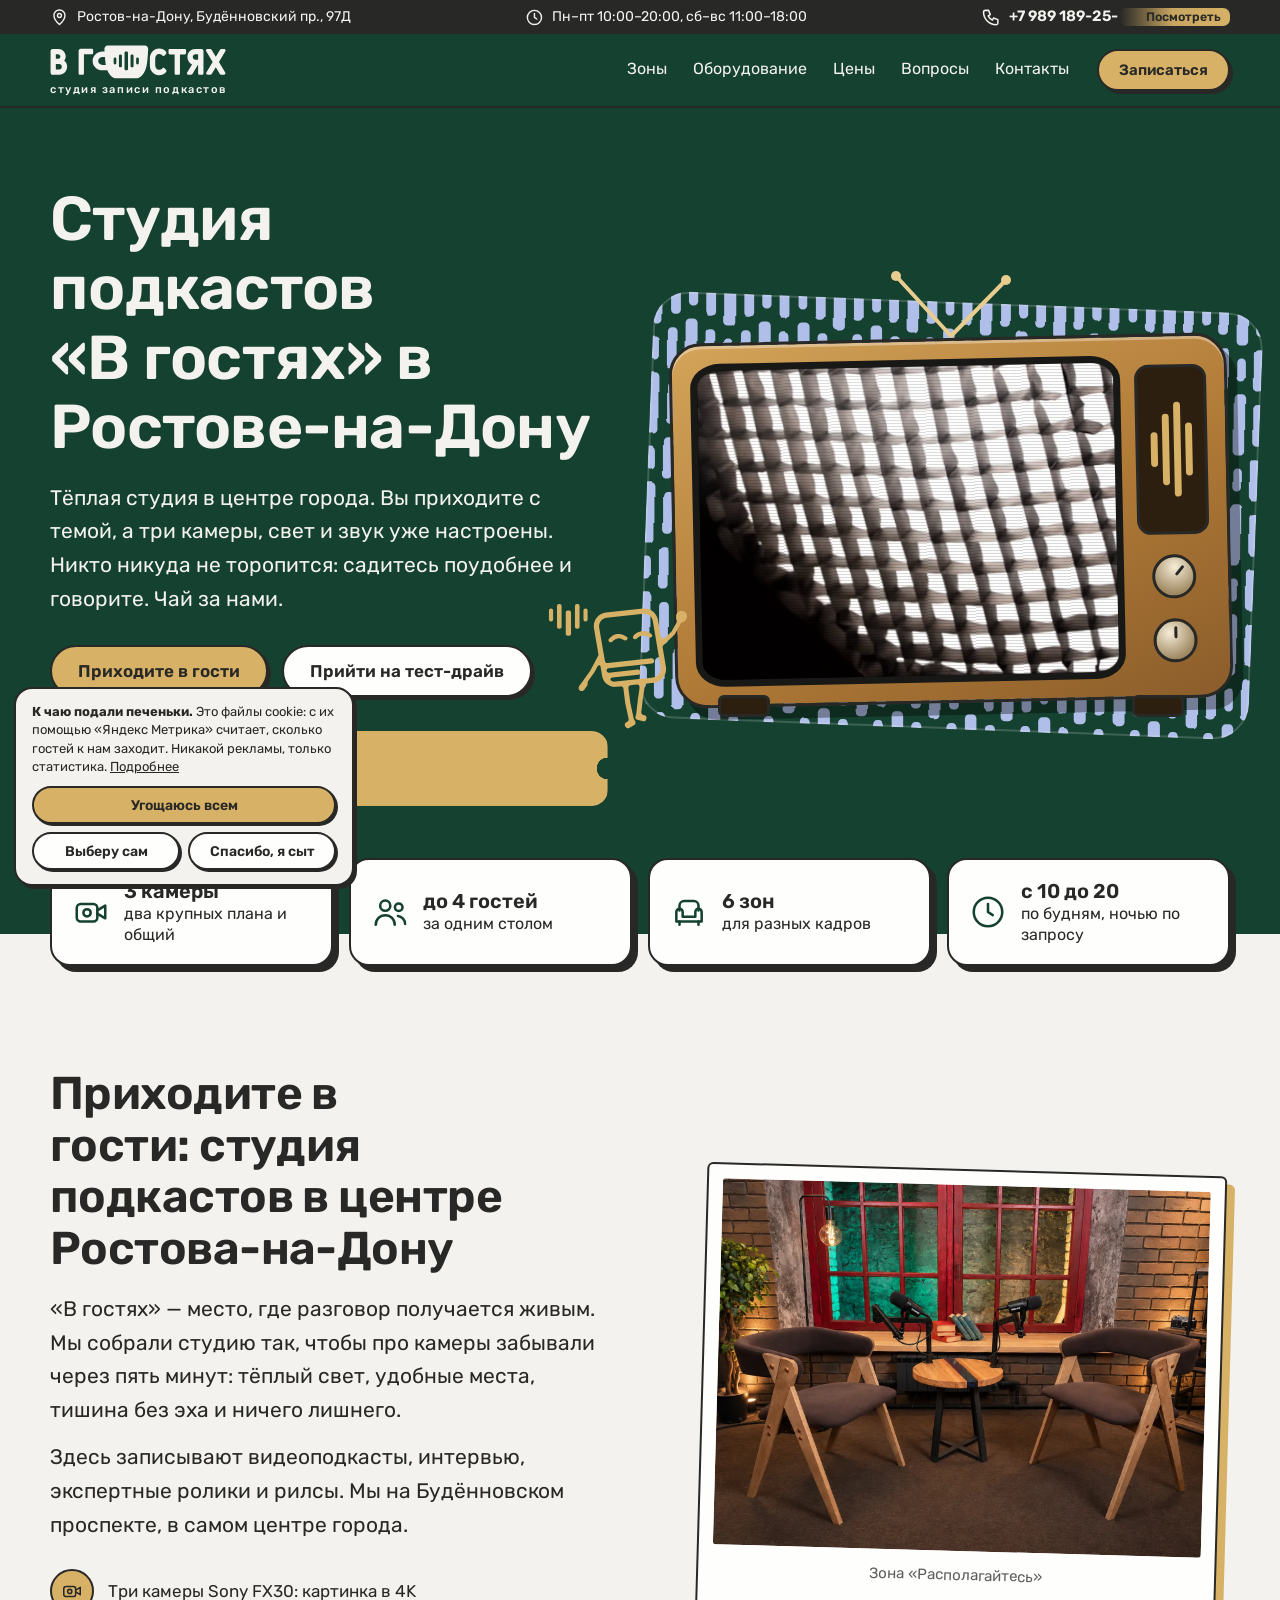
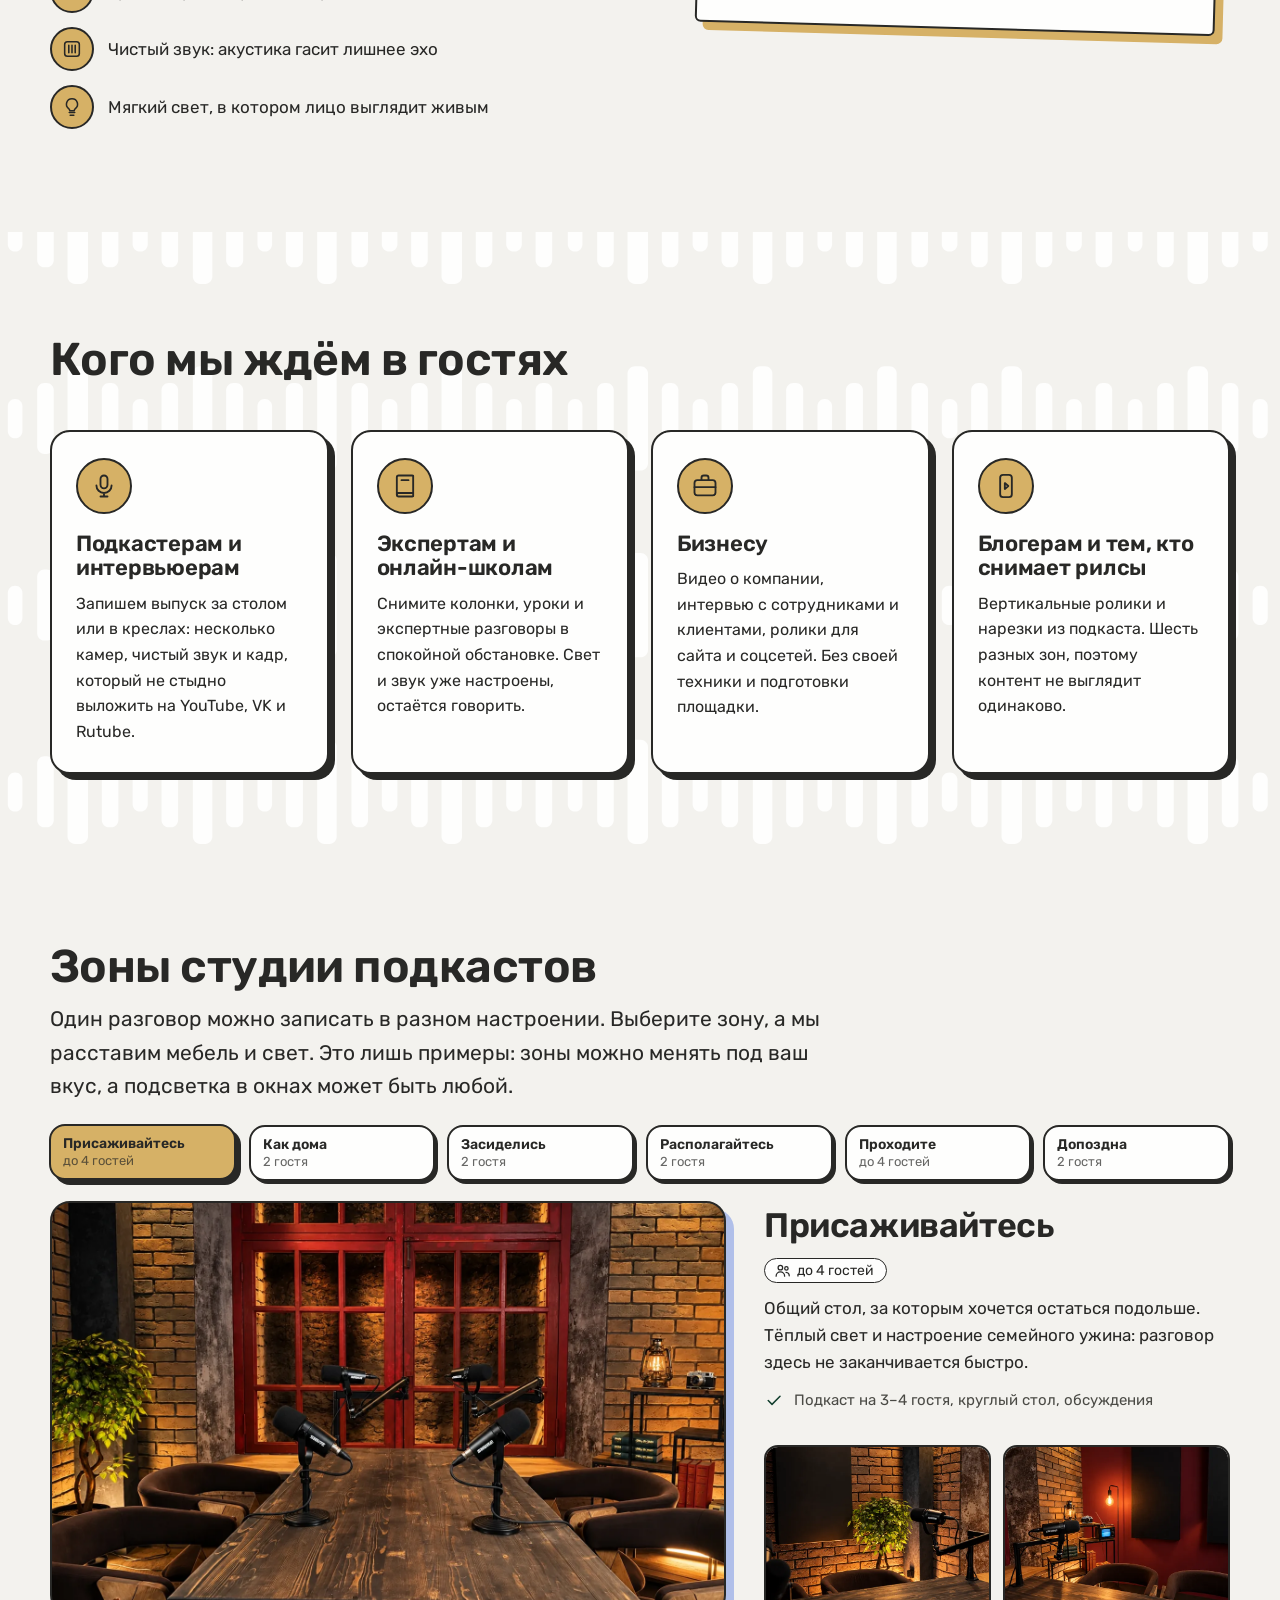
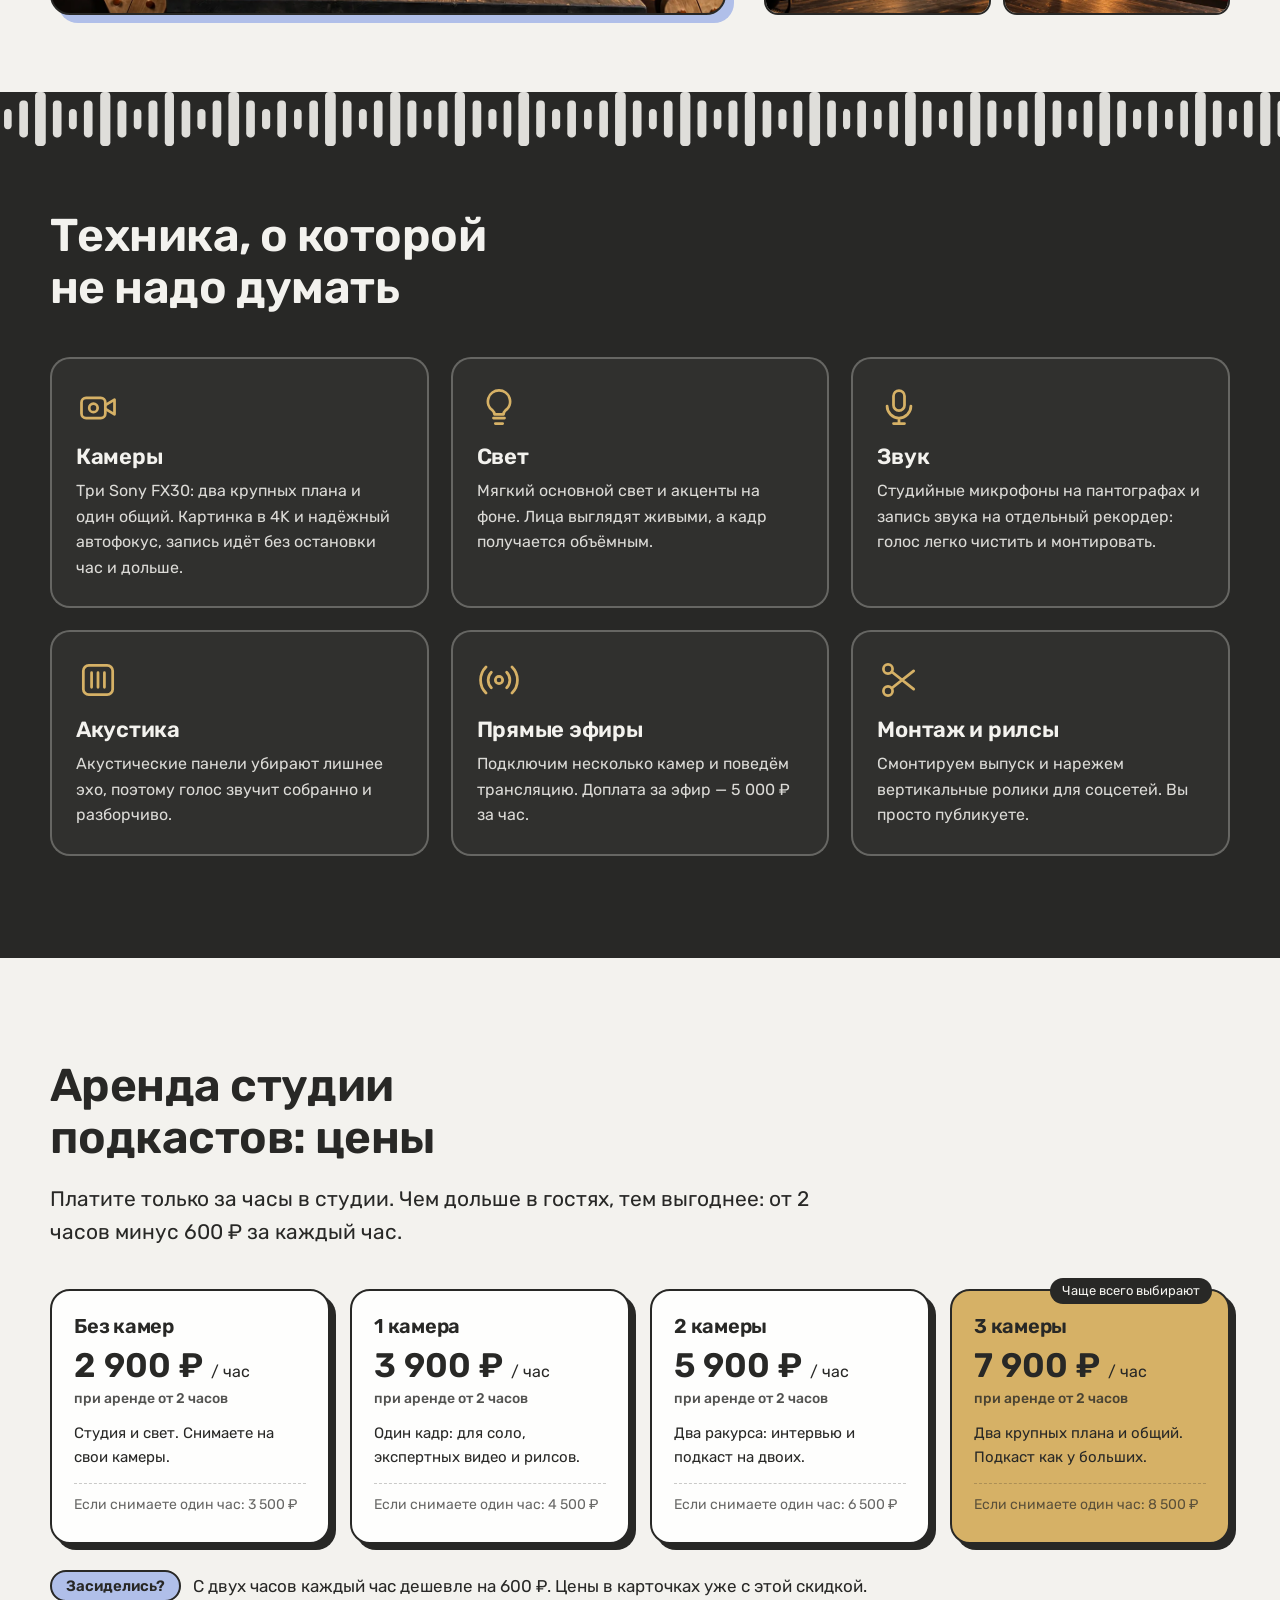
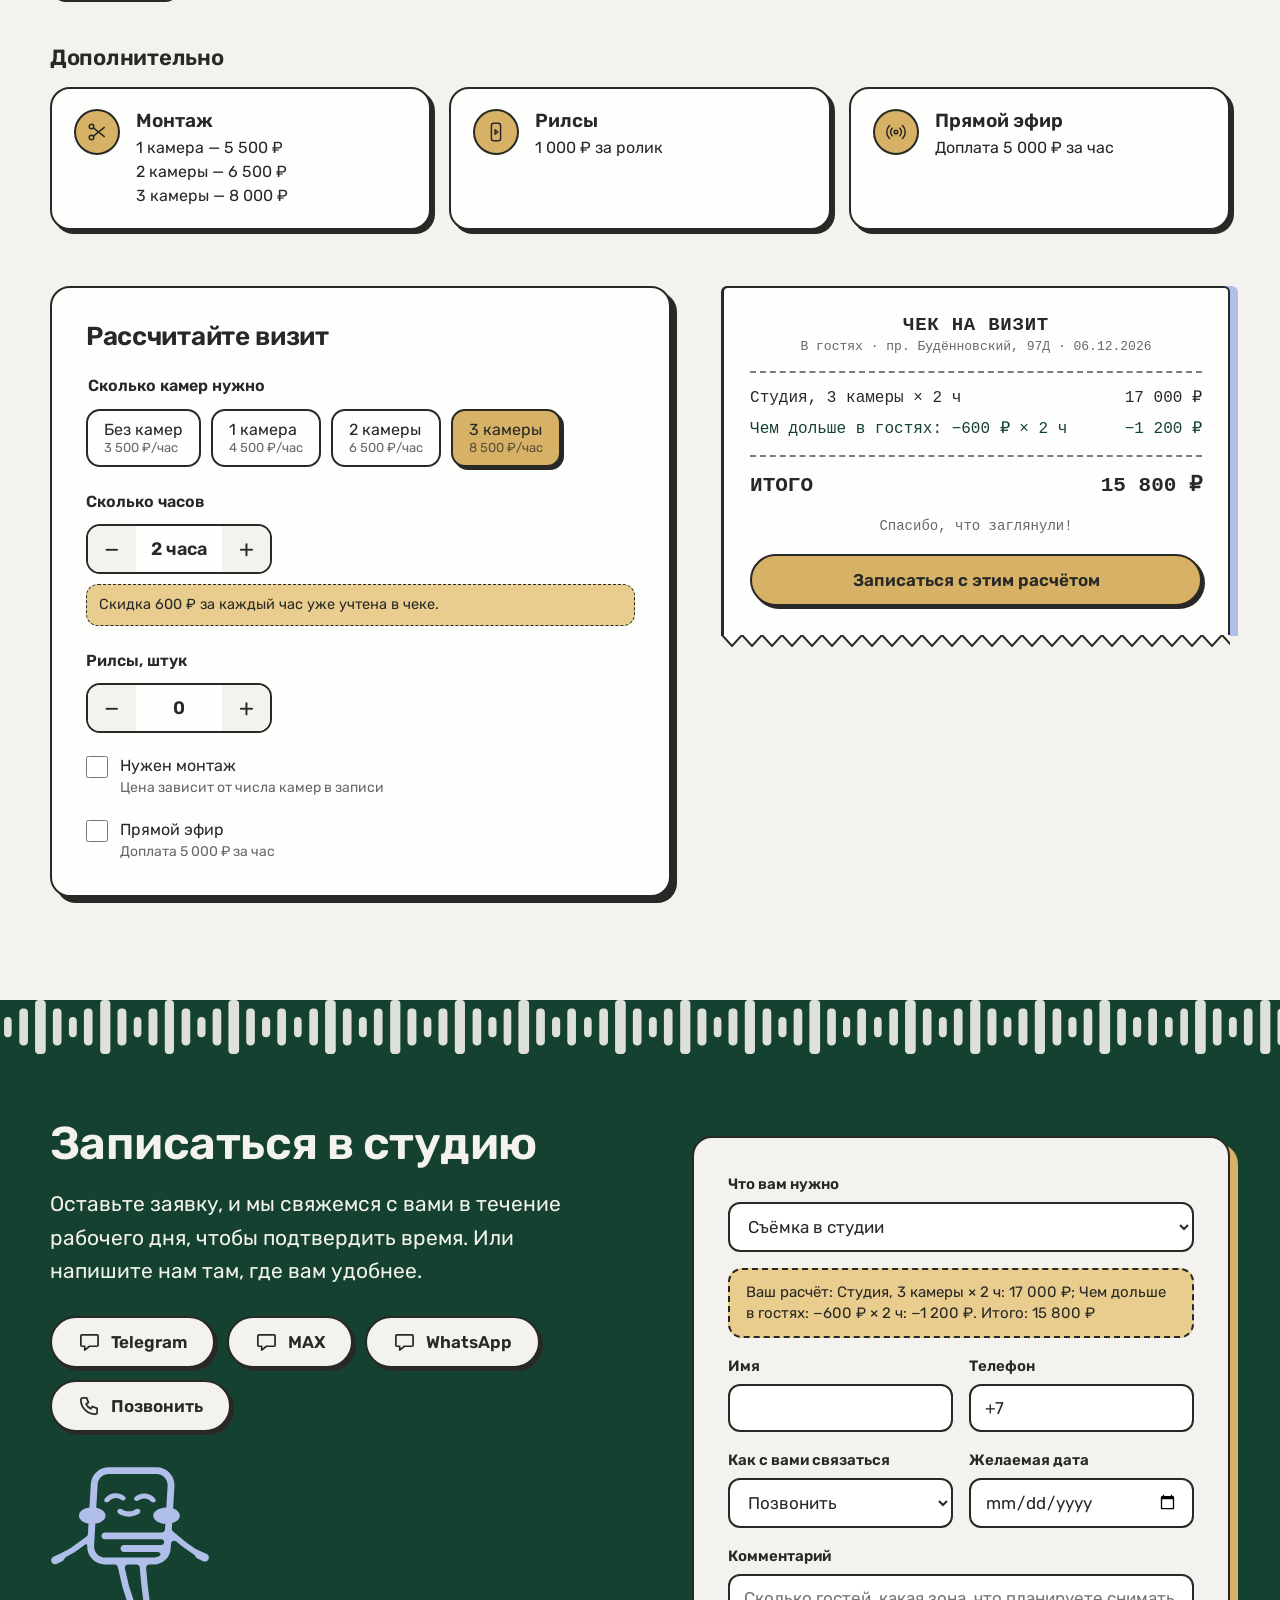
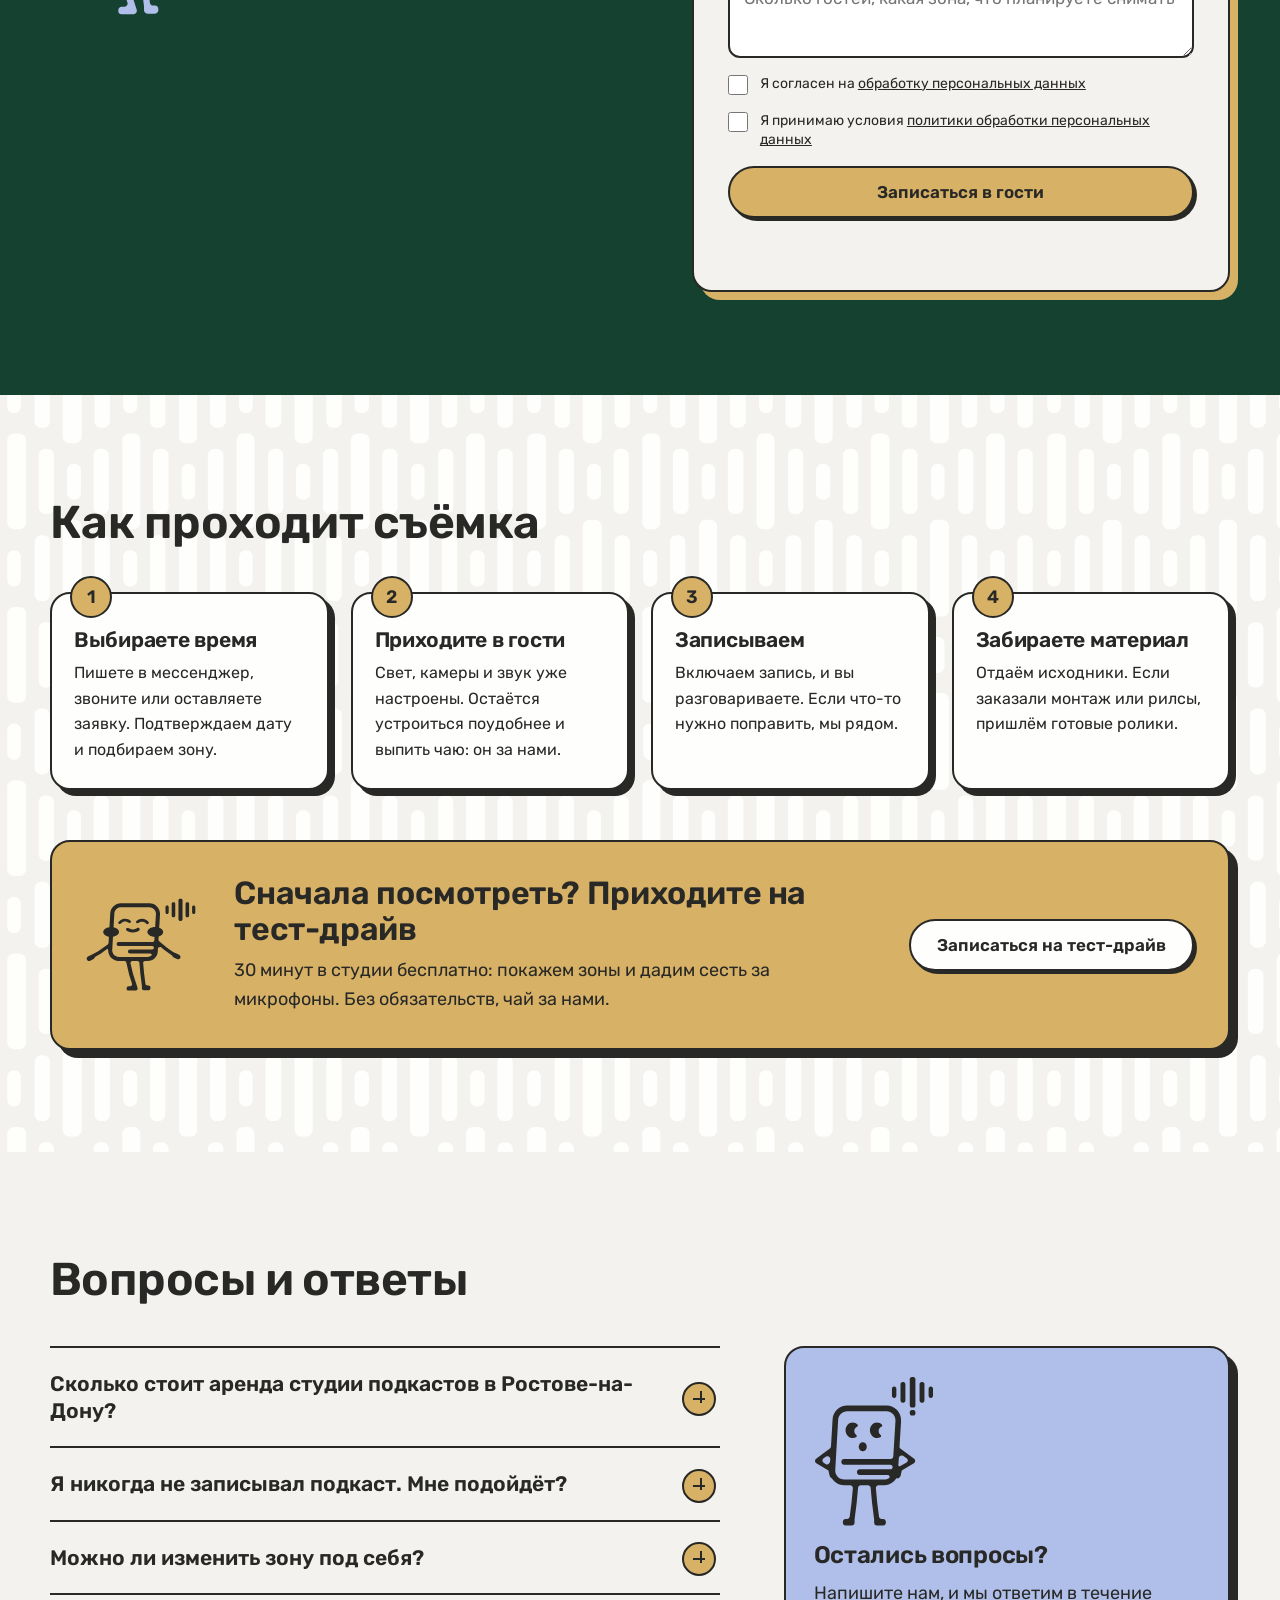
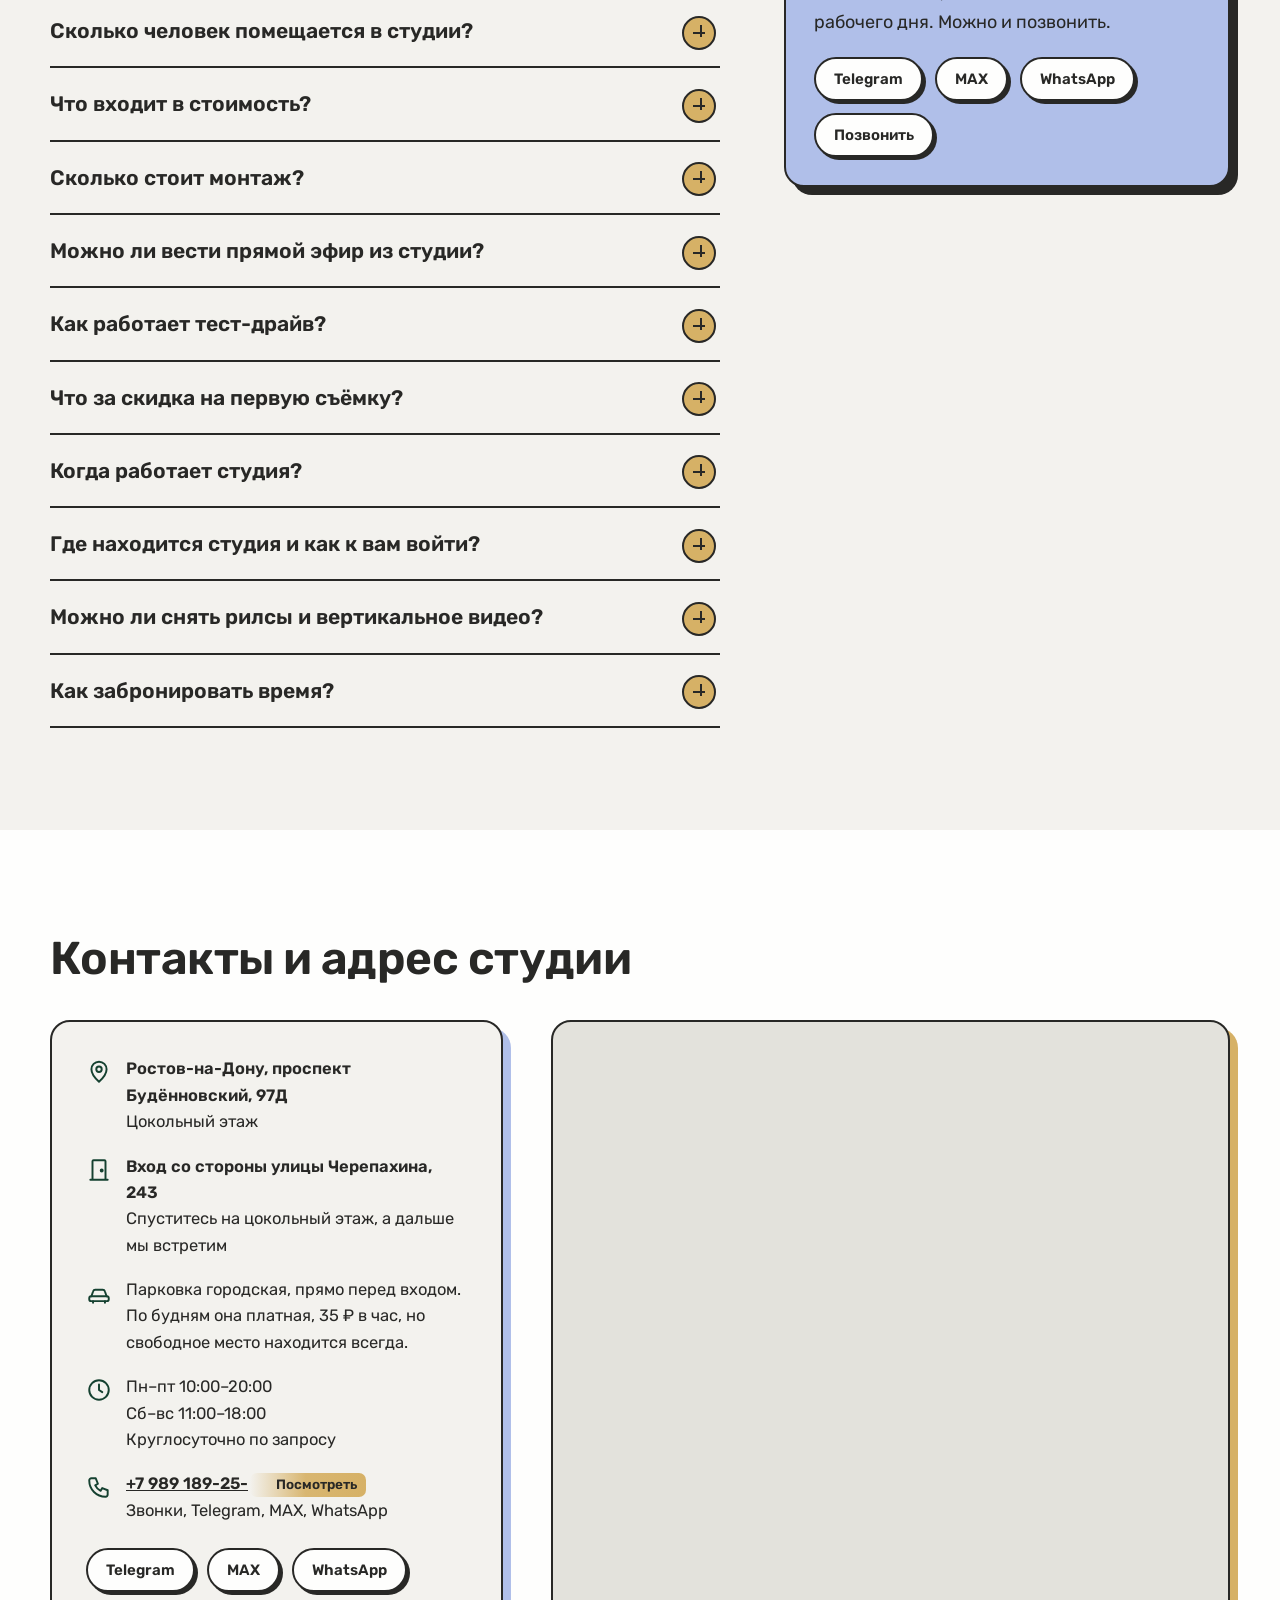
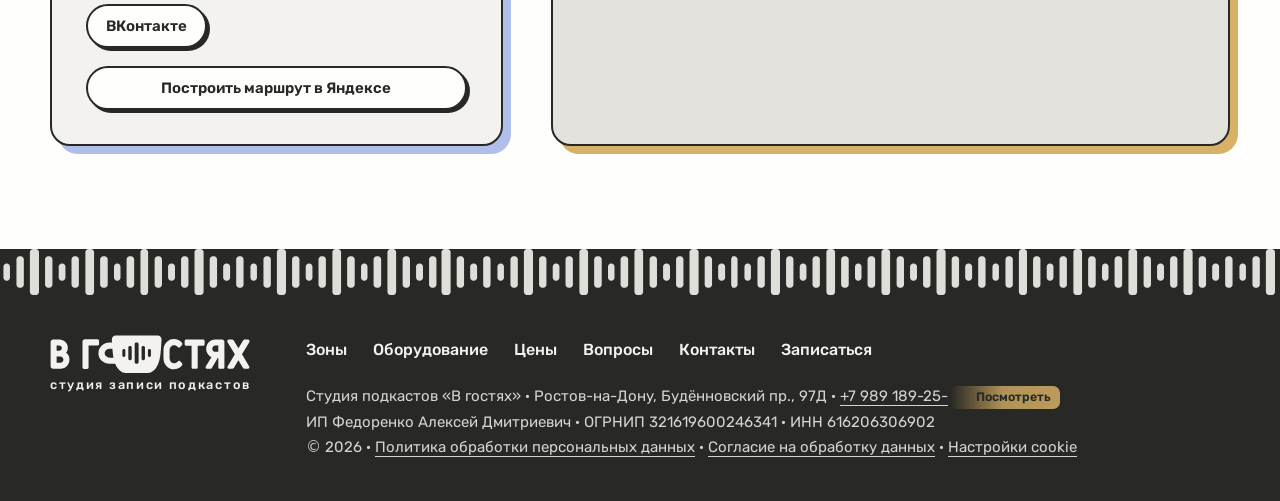
==== commit 279c8d30: "Галерея зон в шапке страницы, без верхних подзаголовков, эквалайзер в блоке «Что вы получаете», новы" ====
--- a/index.html
+++ b/index.html
@@ -24,7 +24,7 @@
 <link rel="preload" as="font" type="font/woff" href="/fonts/rubik-400.woff" crossorigin>
 <link rel="preload" as="font" type="font/woff" href="/fonts/rubik-600.woff" crossorigin>
 <link rel="preload" as="image" href="/video/poster.webp">
-<link rel="stylesheet" href="/style.css?v=78fc806e">
+<link rel="stylesheet" href="/style.css?v=7c420eb2">
 <script>document.documentElement.className='js'</script>
 <script type="application/ld+json">
 {"@context":"https://schema.org","@type":"LocalBusiness","name":"В гостях — студия подкастов","legalName":"ИП Федоренко Алексей Дмитриевич","taxID":"616206306902","description":"Студия видеоподкастов в центре Ростова-на-Дону: запись подкастов, интервью, рилсов и прямых эфиров.","url":"https://xn----ctbe8bpgv3f.xn--p1ai/","image":"https://xn----ctbe8bpgv3f.xn--p1ai/img/og.jpg","telephone":"+7-989-189-25-25","priceRange":"от 2 900 ₽/час (при аренде от 2 часов)","address":{"@type":"PostalAddress","streetAddress":"проспект Будённовский, 97Д","addressLocality":"Ростов-на-Дону","addressRegion":"Ростовская область","addressCountry":"RU"},"areaServed":"Ростов-на-Дону","openingHoursSpecification":[{"@type":"OpeningHoursSpecification","dayOfWeek":["Monday","Tuesday","Wednesday","Thursday","Friday"],"opens":"10:00","closes":"20:00"},{"@type":"OpeningHoursSpecification","dayOfWeek":["Saturday","Sunday"],"opens":"11:00","closes":"18:00"}],"sameAs":["https://vk.ru/vgostyah.studio","https://t.me/podkastrostov","https://yandex.ru/maps/-/CXVNvK~~"]}
@@ -68,7 +68,6 @@
 
 <section class="hero"><div class="w">
  <div>
-  <p class="eyebrow">В гостях лучше</p>
   <h1>Студия подкастов «В гостях» в Ростове-на-Дону</h1>
   <p class="lead">Тёплая студия в центре города. Вы приходите с темой, а три камеры, свет и звук уже настроены. Никто никуда не торопится: садитесь поудобнее и говорите. Чай за нами.</p>
   <div class="cta">
@@ -106,7 +105,6 @@
 
 <section class="about" id="studio"><div class="w two">
  <div>
-  <p class="eyebrow">Заходите, не стесняйтесь</p>
   <h2>Приходите в гости: студия подкастов в центре Ростова-на-Дону</h2>
   <p class="lead">«В гостях» — место, где разговор получается живым. Мы собрали студию так, чтобы про камеры забывали через пять минут: тёплый свет, удобные места, тишина без эха и ничего лишнего.</p>
   <p class="lead">Здесь записывают видеоподкасты, интервью, экспертные ролики и рилсы. Мы на Будённовском проспекте, в самом центре города.</p>
@@ -133,7 +131,6 @@
 </div></section>
 
 <section class="zones" id="zony"><div class="w">
- <p class="eyebrow">Куда присядем?</p>
  <h2>Зоны студии подкастов</h2>
  <p class="lead">Один разговор можно записать в разном настроении. Выберите зону, а мы расставим мебель и свет. Это лишь примеры: зоны можно менять под ваш вкус, а подсветка в окнах может быть любой.</p>
  <div class="zv" id="zv">
@@ -180,7 +177,6 @@
 </div></section>
 
 <section class="equip" id="oborudovanie"><div class="sep sep-p" aria-hidden="true"></div><div class="w">
- <p class="eyebrow">Всё уже на столе</p>
  <h2>Техника, о которой не надо думать</h2>
  <ul class="eq">
   <li><svg class="ic" aria-hidden="true"><use href="#i-cam"/></svg><h3>Камеры</h3><p>Три Sony FX30: два крупных плана и один общий. Картинка в 4K и надёжный автофокус, запись идёт без остановки час и дольше.</p></li>
@@ -193,7 +189,6 @@
 </div></section>
 
 <section class="prices" id="ceny"><div class="w">
- <p class="eyebrow">Сколько стоит визит</p>
  <h2>Аренда студии подкастов: цены</h2>
  <p class="lead">Платите только за часы в студии. Чем дольше в гостях, тем выгоднее: от 2 часов минус 600&nbsp;₽ за каждый час.</p>
  <ul class="tariffs">
@@ -241,7 +236,6 @@
 
 <section class="book" id="zapis"><div class="sep sep-p" aria-hidden="true"></div><div class="w two">
  <div>
-  <p class="eyebrow">Приходите в гости</p>
   <h2>Записаться в студию</h2>
   <p class="lead">Оставьте заявку, и мы свяжемся с вами в течение рабочего дня, чтобы подтвердить время. Или напишите нам там, где вам удобнее.</p>
   <div class="msgr">
@@ -282,7 +276,6 @@
 </div></section>
 
 <section class="how"><div class="w">
- <p class="eyebrow">Как проходит визит</p>
  <h2>Как проходит съёмка</h2>
  <ol class="steps">
   <li class="card"><h3>Выбираете время</h3><p>Пишете в мессенджер, звоните или оставляете заявку. Подтверждаем дату и подбираем зону.</p></li>
@@ -298,7 +291,6 @@
 </div></section>
 
 <section class="faq" id="voprosy"><div class="w">
- <p class="eyebrow">Спрашивают в прихожей</p>
  <h2>Вопросы и ответы</h2>
  <div class="faqg">
  <div class="list">
@@ -331,7 +323,6 @@
 </div></section>
 
 <section class="contacts" id="kontakty"><div class="w">
- <p class="eyebrow">Как к нам дойти</p>
  <h2>Контакты и адрес студии</h2>
  <div class="cgrid">
   <div class="card cinfo">
@@ -371,6 +362,6 @@
 <div class="ck-set" id="ckset" hidden><label class="cb"><input type="checkbox" checked disabled><span>Необходимые<small>Нужны, чтобы сайт и форма работали. Отключить нельзя.</small></span></label><label class="cb"><input type="checkbox" id="ckstat"><span>Статистика<small>«Яндекс Метрика»: считает посещения и показывает, как пользуются сайтом.</small></span></label></div>
 <div class="ck-btns"><button class="btn" id="ckall" type="button">Угощаюсь всем</button><button class="btn b-w" id="cksel" type="button">Выберу сам</button><button class="btn b-w" id="cknone" type="button">Спасибо, я сыт</button></div>
 </div>
-<script src="/main.js?v=d137352c" defer></script>
+<script src="/main.js?v=dd1b3cd7" defer></script>
 </body>
 </html>
--- a/style.css
+++ b/style.css
@@ -412,3 +412,26 @@
 .fnav-s span{opacity:.7;margin-right:6px}
 .pframe figcaption{color:var(--umb)}
 .pprice p:last-child{margin-top:26px}
+
+/* галерея зон в шапке страницы услуги */
+.gal .gslides{position:relative;aspect-ratio:1448/1086;overflow:hidden;border-radius:inherit;background:var(--pamp)}
+.gal .gslides img{position:absolute;inset:0;width:100%;height:100%;object-fit:cover;opacity:0;transition:opacity .7s ease}
+.gal .gslides img.on{opacity:1}
+.gal figcaption{min-height:1.4em}
+.gdots{display:flex;justify-content:center;gap:4px;margin-top:6px}
+.gdots button{width:28px;height:28px;border:0;background:none;padding:0;cursor:pointer;position:relative}
+.gdots button:before{content:"";position:absolute;left:50%;top:50%;width:10px;height:10px;margin:-5px 0 0 -5px;border-radius:50%;border:2px solid var(--umb);background:transparent;transition:background .2s,transform .2s}
+.gdots button[aria-current="true"]:before{background:var(--umb);transform:scale(1.15)}
+.gdots button:focus-visible{outline:2px solid var(--em);outline-offset:1px;border-radius:50%}
+@media(prefers-reduced-motion:reduce){.gal .gslides img{transition:none}}
+
+/* «Что вы получаете»: эквалайзер заполняется голубым, когда блок появляется на экране */
+.pwho .cards4 li{position:relative;overflow:hidden;padding-bottom:62px}
+.eqb{position:absolute;left:24px;right:24px;bottom:20px;height:28px;display:flex;align-items:flex-end;gap:5px}
+.eqb i{flex:1;max-width:9px;border-radius:3px;border:1.5px solid var(--umb);background:linear-gradient(var(--lav),var(--lav)) 0 100%/100% 0 no-repeat,#fff;transition:background-size .9s cubic-bezier(.3,.7,.3,1)}
+.pwho.in .eqb i{background-size:100% 100%}
+.eqb i:nth-child(1){height:30%}.eqb i:nth-child(2){height:62%}.eqb i:nth-child(3){height:100%}.eqb i:nth-child(4){height:72%}.eqb i:nth-child(5){height:44%}.eqb i:nth-child(6){height:88%}.eqb i:nth-child(7){height:56%}.eqb i:nth-child(8){height:96%}.eqb i:nth-child(9){height:38%}.eqb i:nth-child(10){height:70%}.eqb i:nth-child(11){height:28%}
+.eqb i:nth-child(2){transition-delay:.06s}.eqb i:nth-child(3){transition-delay:.12s}.eqb i:nth-child(4){transition-delay:.18s}.eqb i:nth-child(5){transition-delay:.24s}.eqb i:nth-child(6){transition-delay:.3s}.eqb i:nth-child(7){transition-delay:.36s}.eqb i:nth-child(8){transition-delay:.42s}.eqb i:nth-child(9){transition-delay:.48s}.eqb i:nth-child(10){transition-delay:.54s}.eqb i:nth-child(11){transition-delay:.6s}
+@media(prefers-reduced-motion:reduce){.eqb i{background-size:100% 100%;transition:none}}
+.pexample{font-size:17px;margin:0 0 18px;color:var(--umb)}
+.pframe.gal{width:100%}
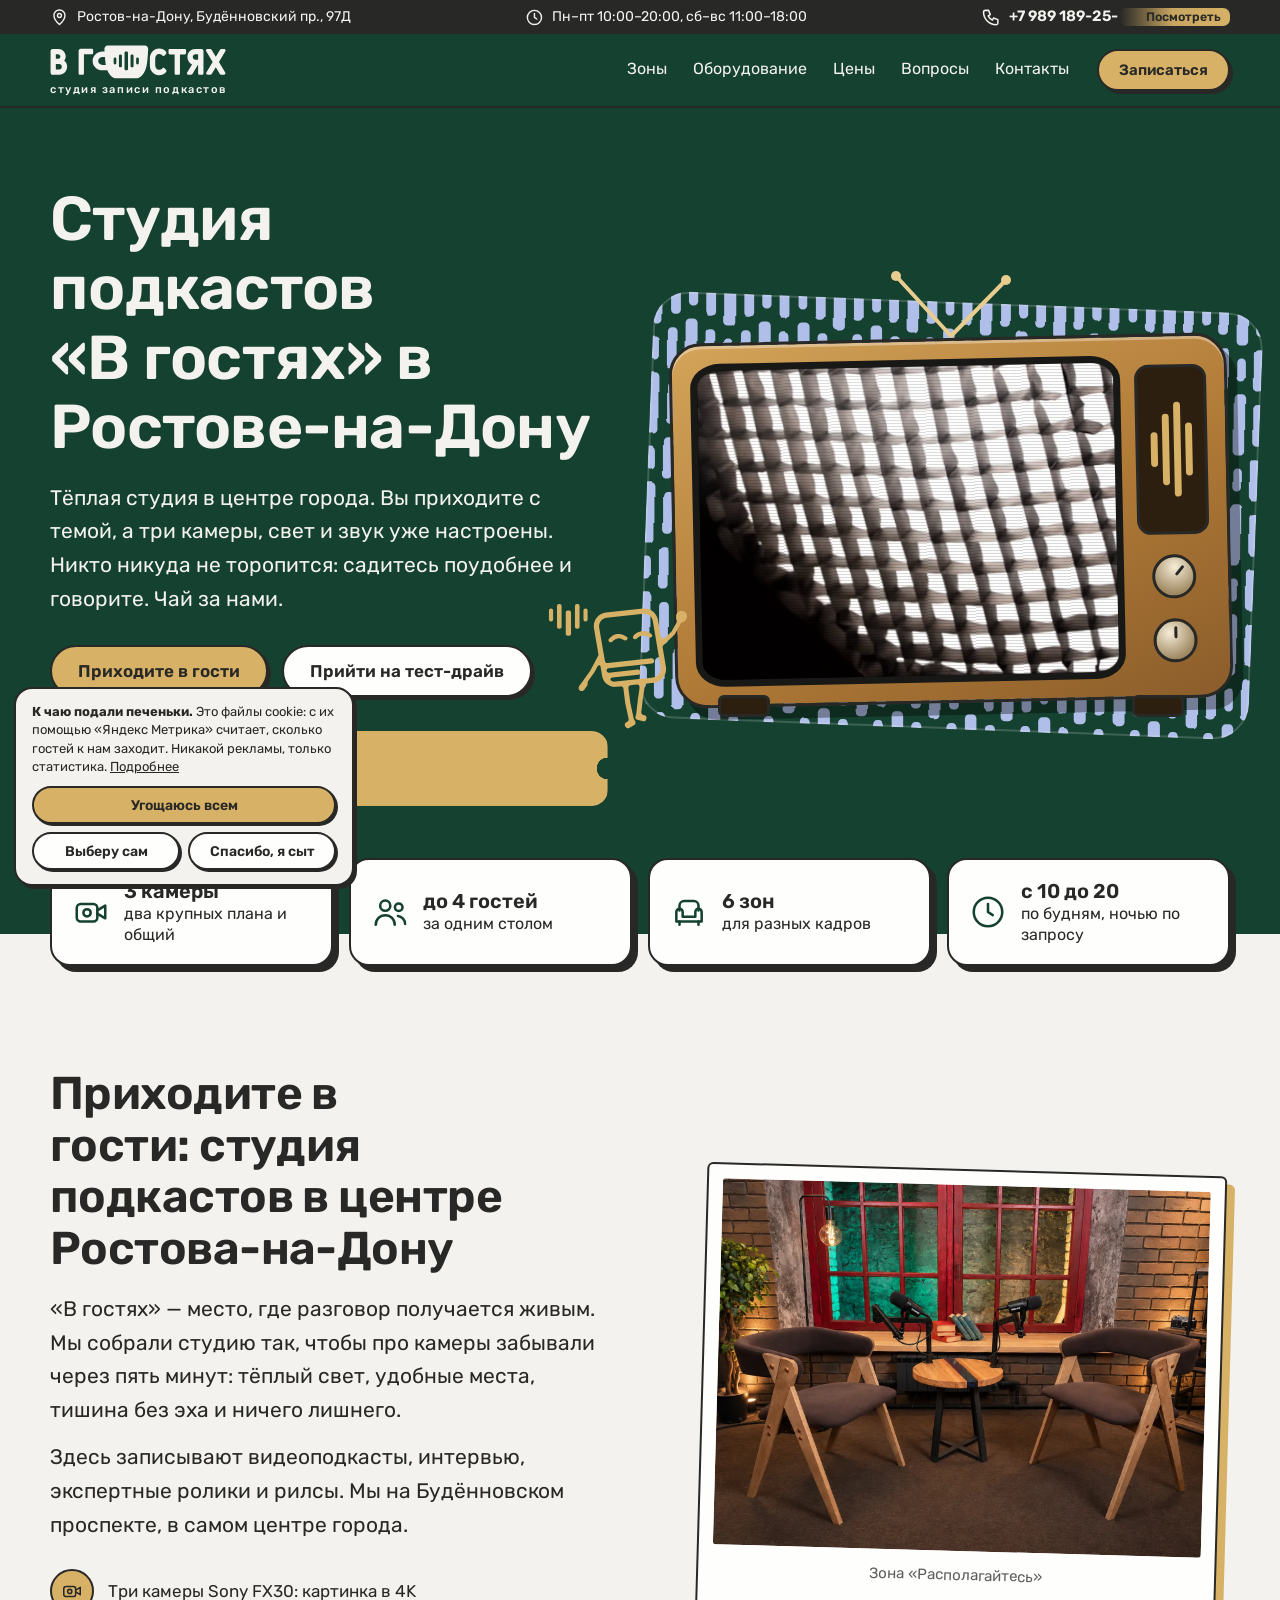
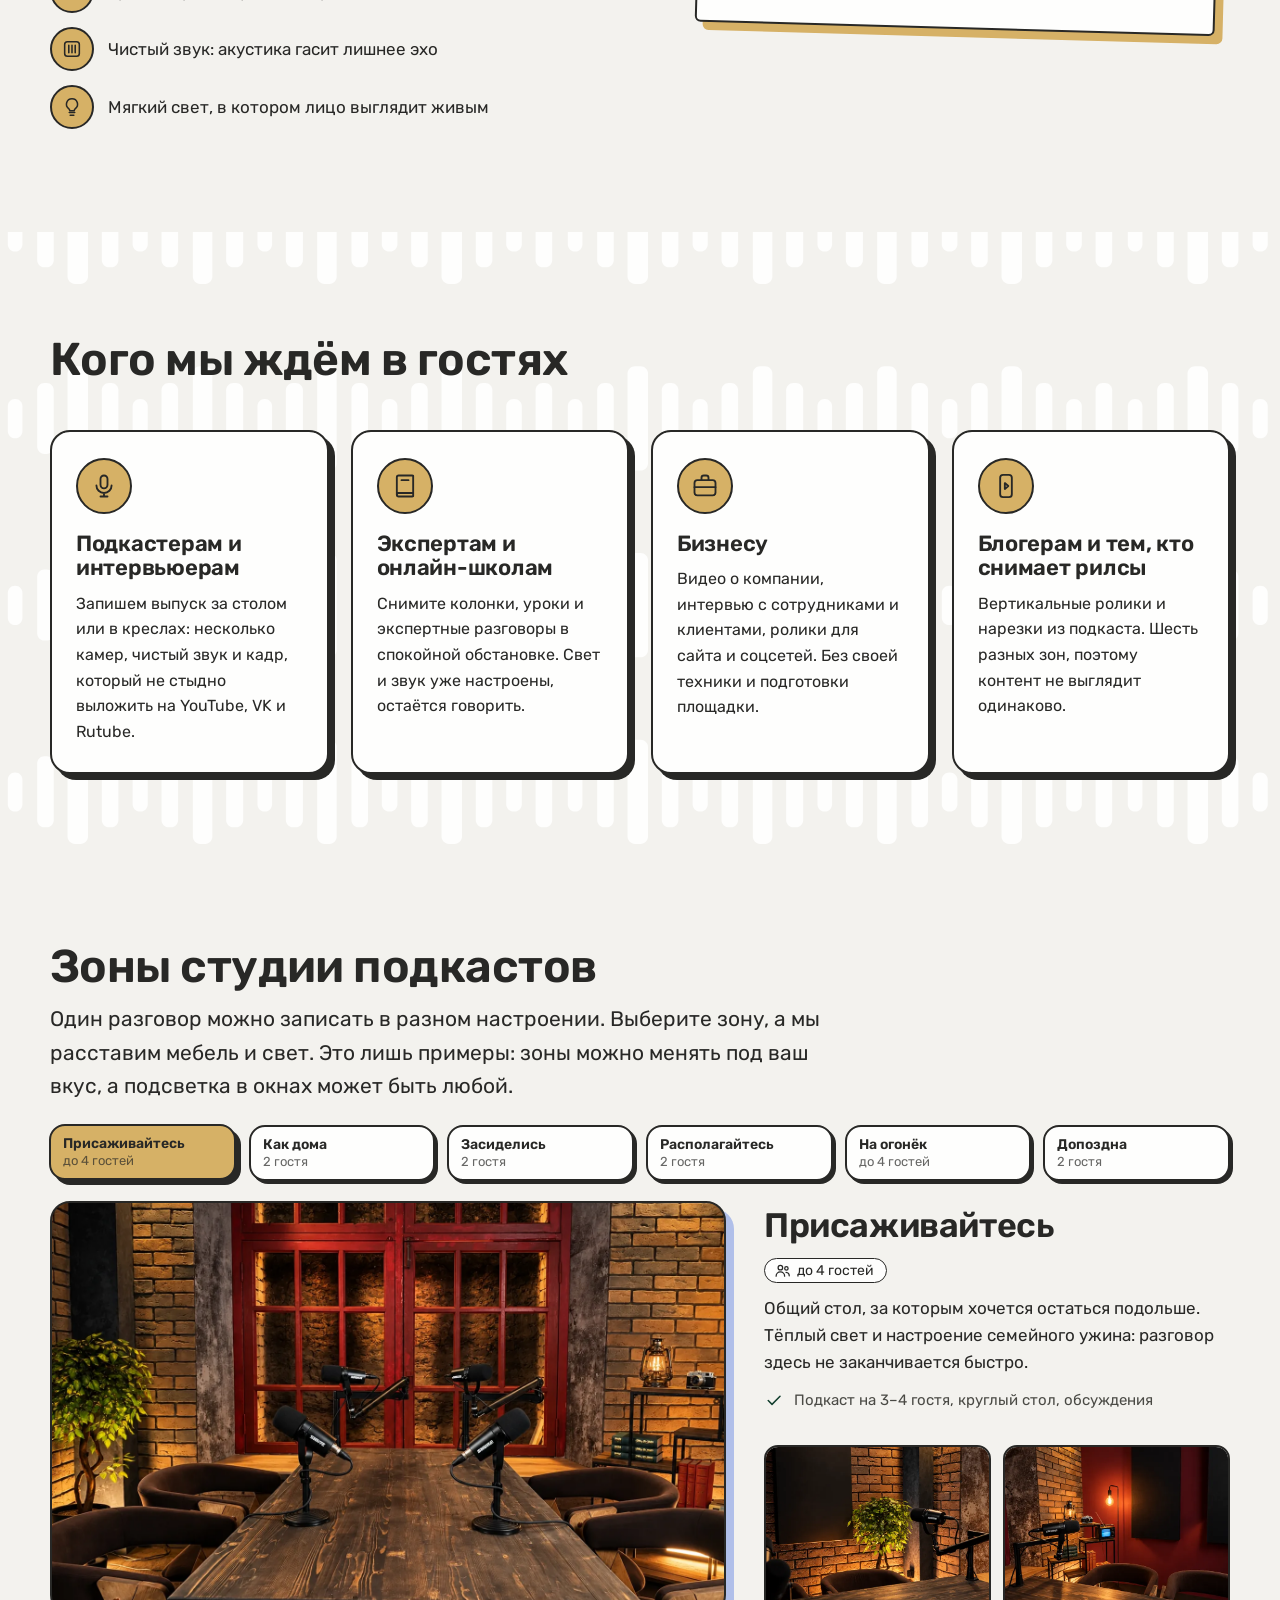
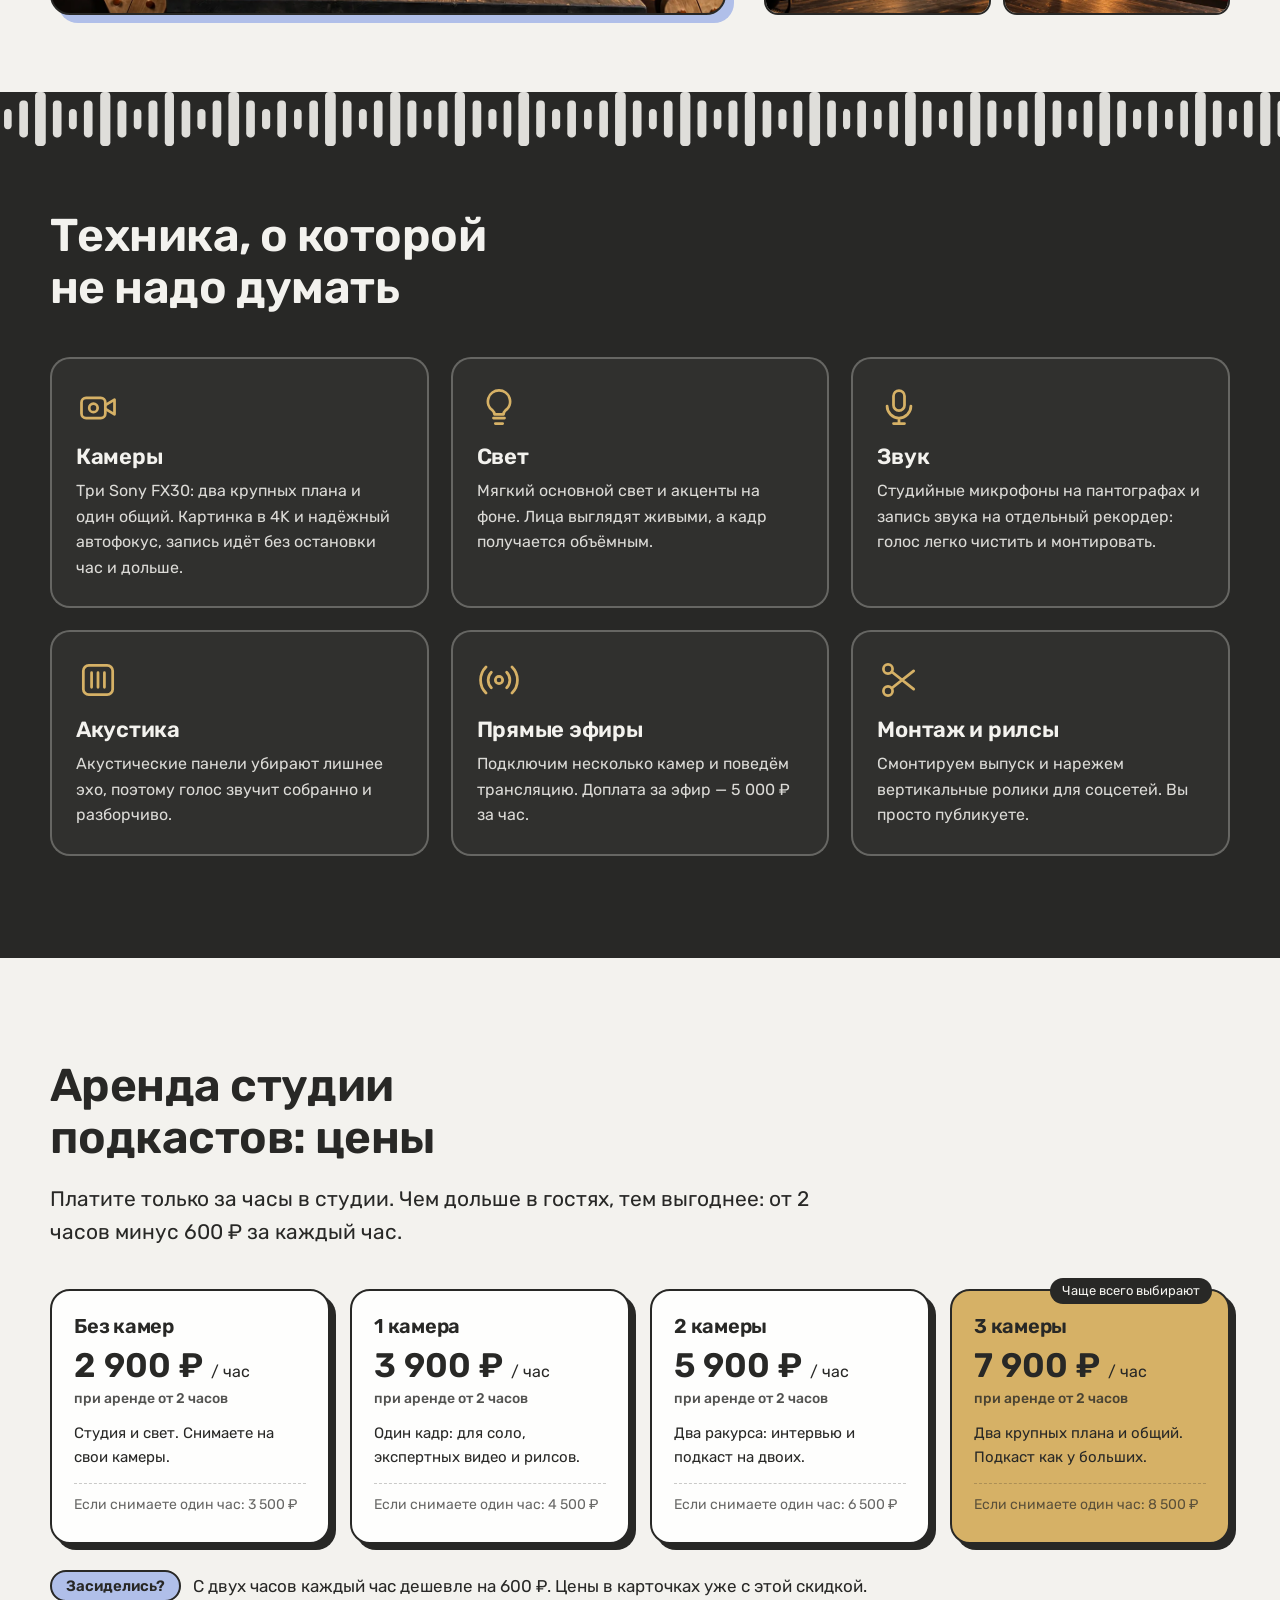
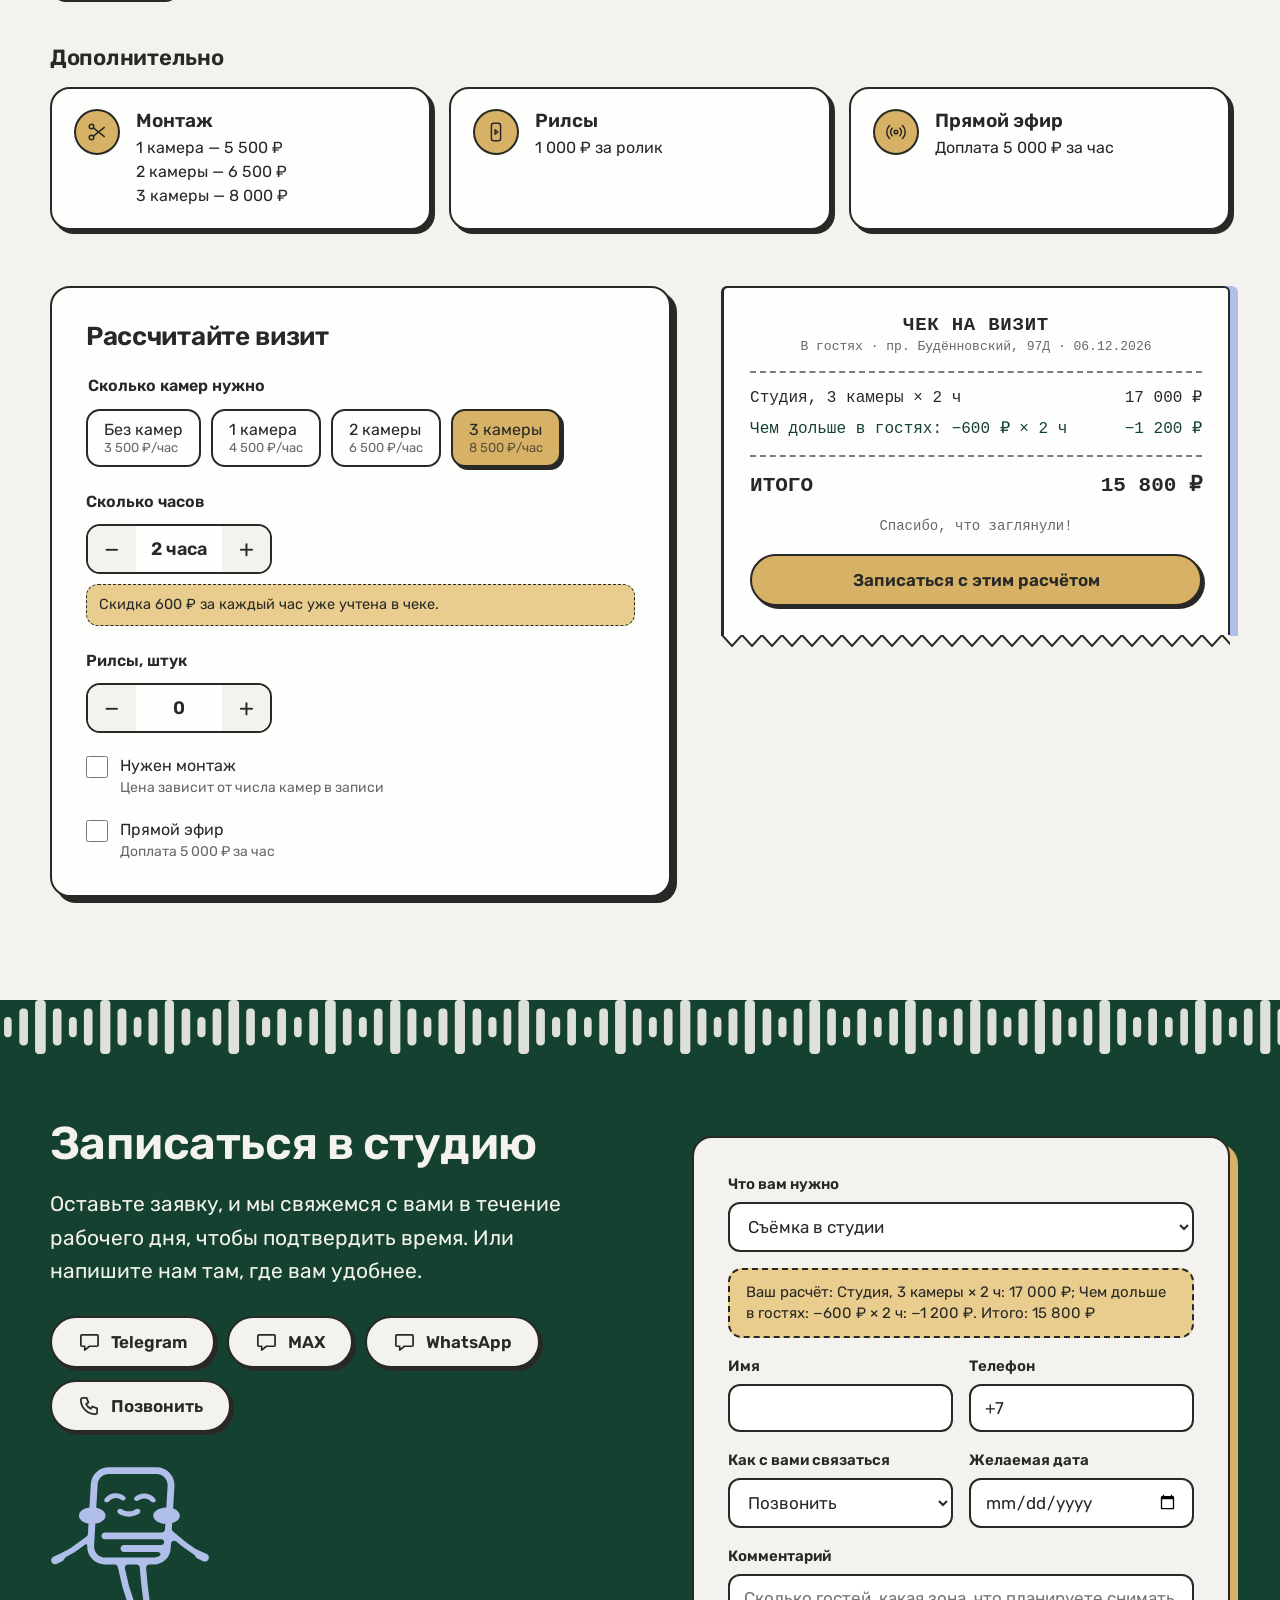
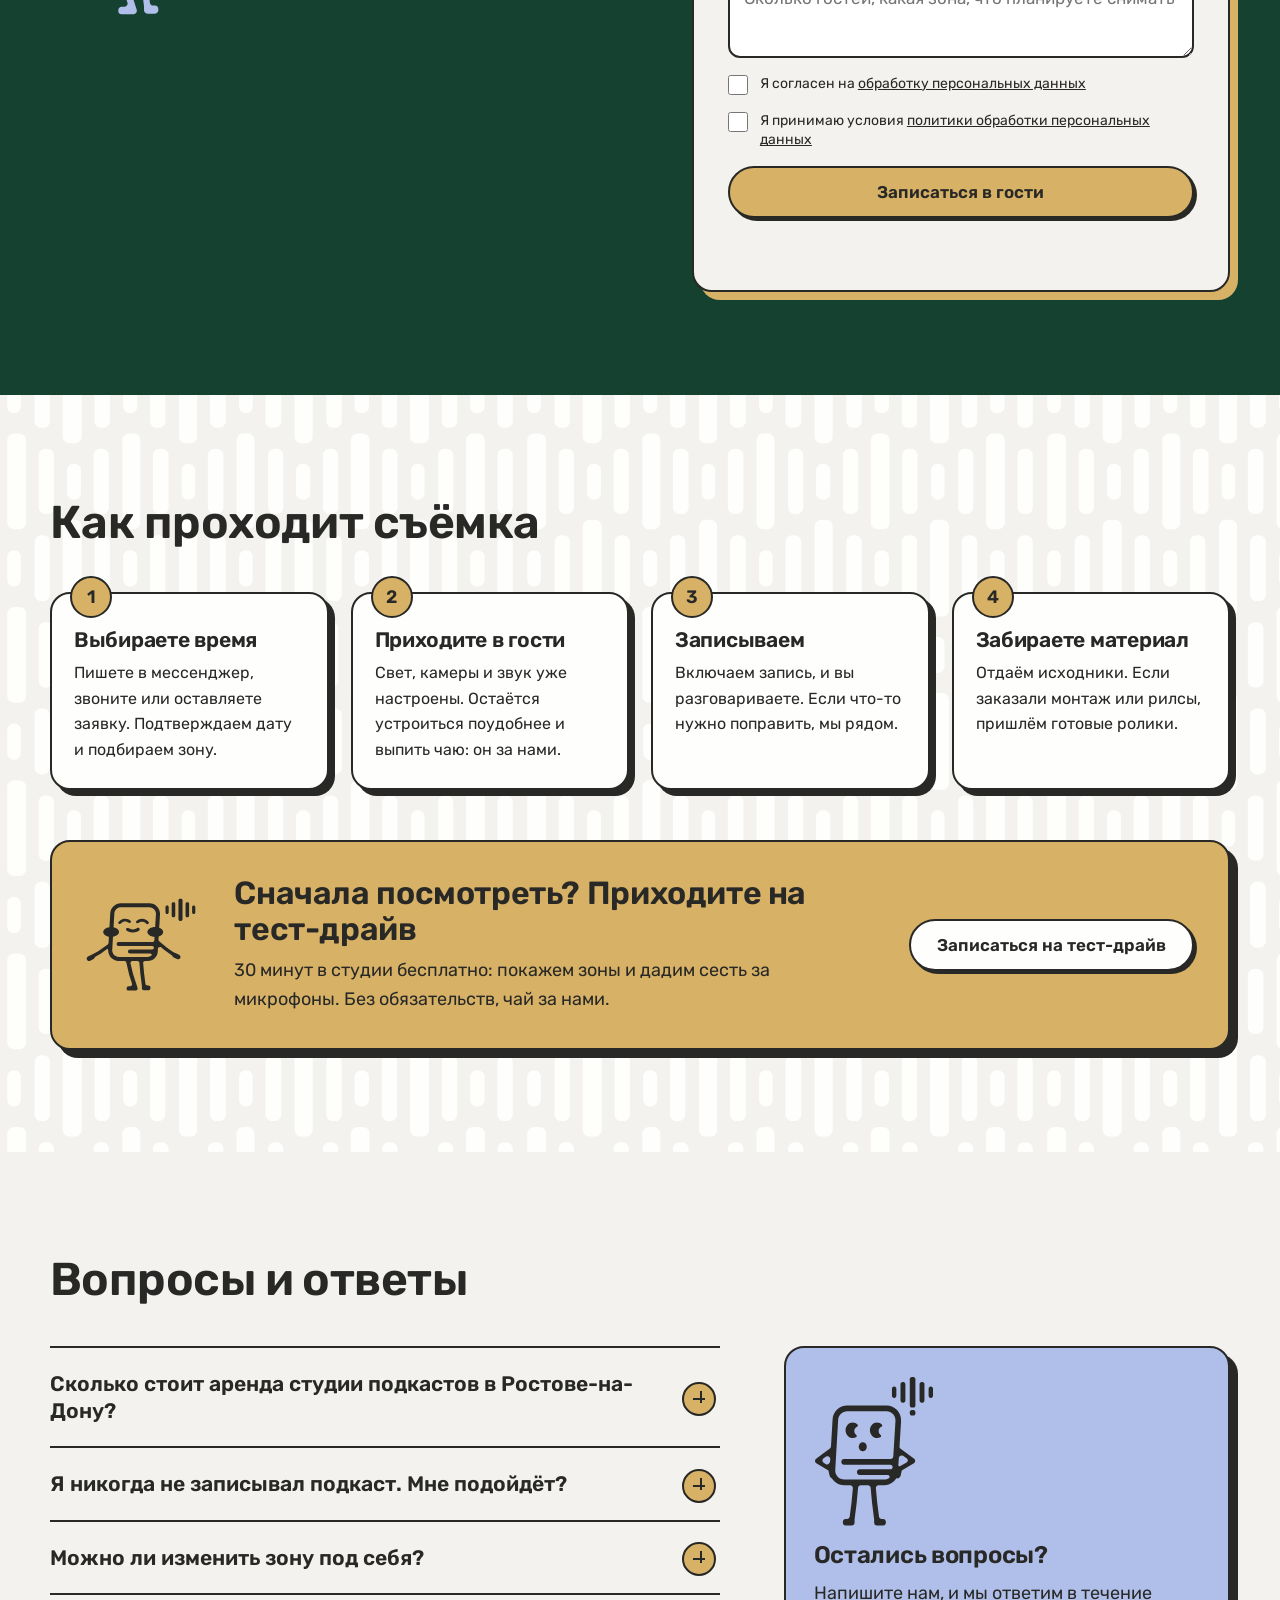
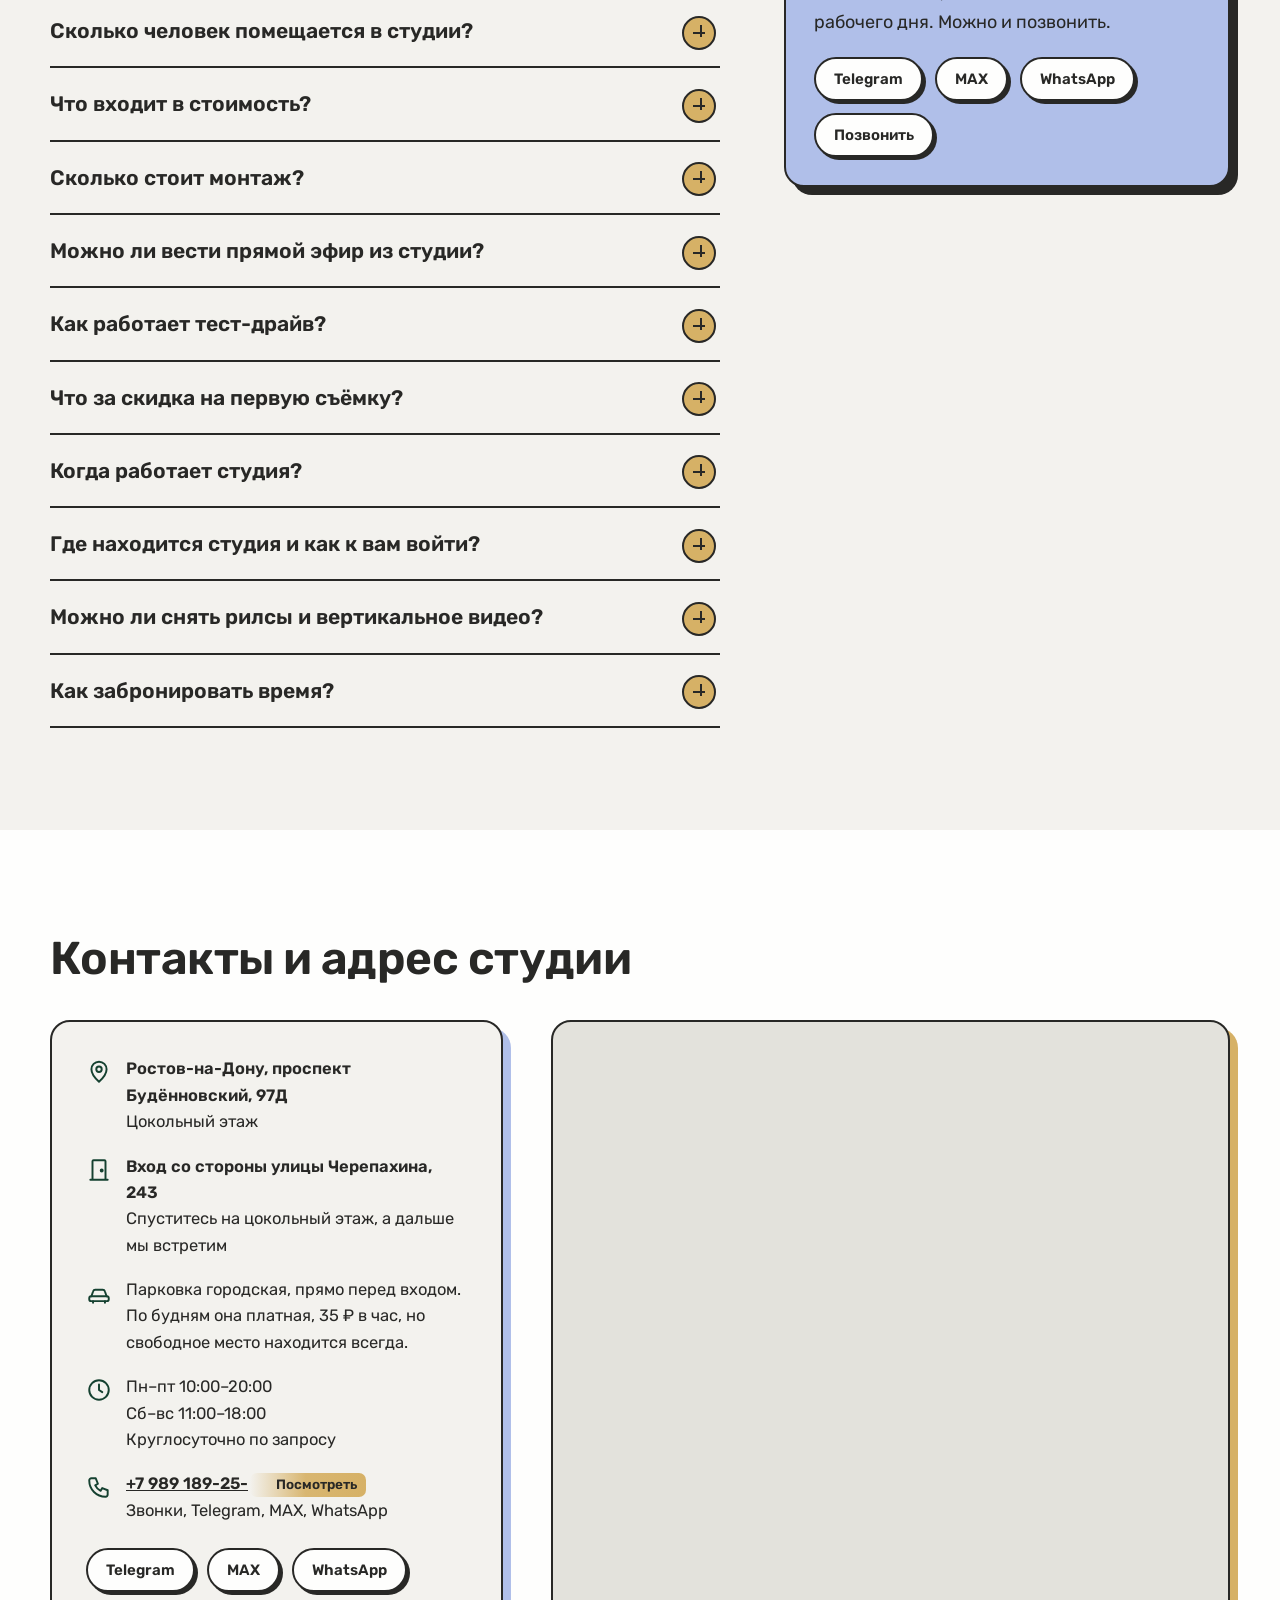
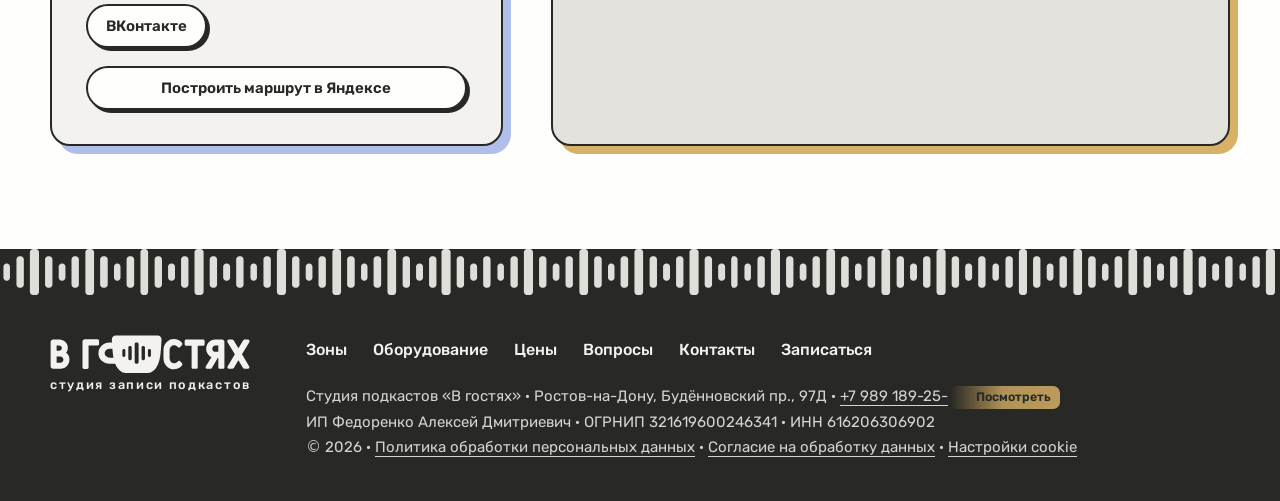
==== commit 74a78c6a: "Зона «Проходите» переименована в «На огонёк» Co-Authored-By: Claude Sonnet 5.5 <noreply@anthropic.co" ====
--- a/index.html
+++ b/index.html
@@ -24,7 +24,7 @@
 <link rel="preload" as="font" type="font/woff" href="/fonts/rubik-400.woff" crossorigin>
 <link rel="preload" as="font" type="font/woff" href="/fonts/rubik-600.woff" crossorigin>
 <link rel="preload" as="image" href="/video/poster.webp">
-<link rel="stylesheet" href="/style.css?v=7c420eb2">
+<link rel="stylesheet" href="/style.css?v=db0ac62a">
 <script>document.documentElement.className='js'</script>
 <script type="application/ld+json">
 {"@context":"https://schema.org","@type":"LocalBusiness","name":"В гостях — студия подкастов","legalName":"ИП Федоренко Алексей Дмитриевич","taxID":"616206306902","description":"Студия видеоподкастов в центре Ростова-на-Дону: запись подкастов, интервью, рилсов и прямых эфиров.","url":"https://xn----ctbe8bpgv3f.xn--p1ai/","image":"https://xn----ctbe8bpgv3f.xn--p1ai/img/og.jpg","telephone":"+7-989-189-25-25","priceRange":"от 2 900 ₽/час (при аренде от 2 часов)","address":{"@type":"PostalAddress","streetAddress":"проспект Будённовский, 97Д","addressLocality":"Ростов-на-Дону","addressRegion":"Ростовская область","addressCountry":"RU"},"areaServed":"Ростов-на-Дону","openingHoursSpecification":[{"@type":"OpeningHoursSpecification","dayOfWeek":["Monday","Tuesday","Wednesday","Thursday","Friday"],"opens":"10:00","closes":"20:00"},{"@type":"OpeningHoursSpecification","dayOfWeek":["Saturday","Sunday"],"opens":"11:00","closes":"18:00"}],"sameAs":["https://vk.ru/vgostyah.studio","https://t.me/podkastrostov","https://yandex.ru/maps/-/CXVNvK~~"]}
@@ -134,7 +134,7 @@
  <h2>Зоны студии подкастов</h2>
  <p class="lead">Один разговор можно записать в разном настроении. Выберите зону, а мы расставим мебель и свет. Это лишь примеры: зоны можно менять под ваш вкус, а подсветка в окнах может быть любой.</p>
  <div class="zv" id="zv">
-<div class="ztabs" role="tablist" aria-label="Зоны студии"><button class="ztab" role="tab" id="zt-prisazhivajtes" aria-controls="zp-prisazhivajtes" aria-selected="true" tabindex="0" type="button"><img src="/img/zt-1.webp" width="168" height="126" alt="" loading="lazy"><span><b>Присаживайтесь</b><i>до 4 гостей</i></span></button><button class="ztab" role="tab" id="zt-kak-doma" aria-controls="zp-kak-doma" aria-selected="false" tabindex="-1" type="button"><img src="/img/zt-2.webp" width="168" height="126" alt="" loading="lazy"><span><b>Как дома</b><i>2 гостя</i></span></button><button class="ztab" role="tab" id="zt-zasidelis" aria-controls="zp-zasidelis" aria-selected="false" tabindex="-1" type="button"><img src="/img/zt-3.webp" width="168" height="126" alt="" loading="lazy"><span><b>Засиделись</b><i>2 гостя</i></span></button><button class="ztab" role="tab" id="zt-raspolagajtes" aria-controls="zp-raspolagajtes" aria-selected="false" tabindex="-1" type="button"><img src="/img/zt-4.webp" width="168" height="126" alt="" loading="lazy"><span><b>Располагайтесь</b><i>2 гостя</i></span></button><button class="ztab" role="tab" id="zt-prohodite" aria-controls="zp-prohodite" aria-selected="false" tabindex="-1" type="button"><img src="/img/zt-5.webp" width="168" height="126" alt="" loading="lazy"><span><b>Проходите</b><i>до 4 гостей</i></span></button><button class="ztab" role="tab" id="zt-dopozdna" aria-controls="zp-dopozdna" aria-selected="false" tabindex="-1" type="button"><img src="/img/zt-6.webp" width="168" height="126" alt="" loading="lazy"><span><b>Допоздна</b><i>2 гостя</i></span></button></div>
+<div class="ztabs" role="tablist" aria-label="Зоны студии"><button class="ztab" role="tab" id="zt-prisazhivajtes" aria-controls="zp-prisazhivajtes" aria-selected="true" tabindex="0" type="button"><img src="/img/zt-1.webp" width="168" height="126" alt="" loading="lazy"><span><b>Присаживайтесь</b><i>до 4 гостей</i></span></button><button class="ztab" role="tab" id="zt-kak-doma" aria-controls="zp-kak-doma" aria-selected="false" tabindex="-1" type="button"><img src="/img/zt-2.webp" width="168" height="126" alt="" loading="lazy"><span><b>Как дома</b><i>2 гостя</i></span></button><button class="ztab" role="tab" id="zt-zasidelis" aria-controls="zp-zasidelis" aria-selected="false" tabindex="-1" type="button"><img src="/img/zt-3.webp" width="168" height="126" alt="" loading="lazy"><span><b>Засиделись</b><i>2 гостя</i></span></button><button class="ztab" role="tab" id="zt-raspolagajtes" aria-controls="zp-raspolagajtes" aria-selected="false" tabindex="-1" type="button"><img src="/img/zt-4.webp" width="168" height="126" alt="" loading="lazy"><span><b>Располагайтесь</b><i>2 гостя</i></span></button><button class="ztab" role="tab" id="zt-na-ogonyok" aria-controls="zp-na-ogonyok" aria-selected="false" tabindex="-1" type="button"><img src="/img/zt-5.webp" width="168" height="126" alt="" loading="lazy"><span><b>На огонёк</b><i>до 4 гостей</i></span></button><button class="ztab" role="tab" id="zt-dopozdna" aria-controls="zp-dopozdna" aria-selected="false" tabindex="-1" type="button"><img src="/img/zt-6.webp" width="168" height="126" alt="" loading="lazy"><span><b>Допоздна</b><i>2 гостя</i></span></button></div>
 <div class="zpanels">
 <article class="zpanel on" id="zp-prisazhivajtes" role="tabpanel" aria-labelledby="zt-prisazhivajtes">
 <a class="zmain" href="/img/studio-01.webp" data-cap="Присаживайтесь"><img src="/img/studio-01.webp" width="1448" height="1086" alt="Студия подкастов в Ростове-на-Дону: большой деревянный стол на четверых у красных окон"></a>
@@ -160,12 +160,12 @@
 <p>Негромкая зона для разговора по существу. Мягкий свет за окном и ощущение, что никто никуда не торопится.</p>
 <p class="zuse"><svg class="ic" aria-hidden="true"><use href="#i-check"/></svg><span>Экспертные разговоры, обучение, колонки</span></p>
 <div class="zthumbs"><a href="/img/studio-11.webp" data-cap="Располагайтесь"><img src="/img/studio-11-s.webp" width="720" height="540" loading="lazy" alt="Стул, торшер и микрофон на столике в зоне «Располагайтесь»"></a><a href="/img/studio-12.webp" data-cap="Располагайтесь"><img src="/img/studio-12-s.webp" width="720" height="540" loading="lazy" alt="Ретро-телевизор и фотоаппарат на красной стене рядом с зоной интервью"></a></div></div></article>
-<article class="zpanel" id="zp-prohodite" role="tabpanel" aria-labelledby="zt-prohodite">
-<a class="zmain" href="/img/studio-13.webp" data-cap="Проходите"><img src="/img/studio-13.webp" width="1448" height="1086" loading="lazy" alt="Стол из тёмного дерева и два микрофона на фоне тёмной стены с кирпичом"></a>
-<div class="zside"><h3>Проходите</h3><span class="chip"><svg class="ic" aria-hidden="true"><use href="#i-users"/></svg>до 4 гостей</span>
+<article class="zpanel" id="zp-na-ogonyok" role="tabpanel" aria-labelledby="zt-na-ogonyok">
+<a class="zmain" href="/img/studio-13.webp" data-cap="На огонёк"><img src="/img/studio-13.webp" width="1448" height="1086" loading="lazy" alt="Стол из тёмного дерева и два микрофона на фоне тёмной стены с кирпичом"></a>
+<div class="zside"><h3>На огонёк</h3><span class="chip"><svg class="ic" aria-hidden="true"><use href="#i-users"/></svg>до 4 гостей</span>
 <p>Тёмная фактура стен и тёплый свет лампы: кадр с характером. Для подкастов, которым нужны серьёзность и камерность.</p>
 <p class="zuse"><svg class="ic" aria-hidden="true"><use href="#i-check"/></svg><span>Подкаст, дебаты, разговоры с эффектом присутствия</span></p>
-<div class="zthumbs"><a href="/img/studio-14.webp" data-cap="Проходите"><img src="/img/studio-14-s.webp" width="720" height="540" loading="lazy" alt="Микрофон и лампа с тёплой нитью на тёмной фактурной стене"></a><a href="/img/studio-15.webp" data-cap="Проходите"><img src="/img/studio-15-s.webp" width="720" height="540" loading="lazy" alt="Кирпичная стена с тёплой подсветкой и микрофон на столе"></a></div></div></article>
+<div class="zthumbs"><a href="/img/studio-14.webp" data-cap="На огонёк"><img src="/img/studio-14-s.webp" width="720" height="540" loading="lazy" alt="Микрофон и лампа с тёплой нитью на тёмной фактурной стене"></a><a href="/img/studio-15.webp" data-cap="На огонёк"><img src="/img/studio-15-s.webp" width="720" height="540" loading="lazy" alt="Кирпичная стена с тёплой подсветкой и микрофон на столе"></a></div></div></article>
 <article class="zpanel" id="zp-dopozdna" role="tabpanel" aria-labelledby="zt-dopozdna">
 <a class="zmain" href="/img/studio-16.webp" data-cap="Допоздна"><img src="/img/studio-16.webp" width="1448" height="1086" loading="lazy" alt="Чёрный круглый столик, два кресла и цветная подсветка фона"></a>
 <div class="zside"><h3>Допоздна</h3><span class="chip"><svg class="ic" aria-hidden="true"><use href="#i-user"/></svg>2 гостя</span>
@@ -362,6 +362,6 @@
 <div class="ck-set" id="ckset" hidden><label class="cb"><input type="checkbox" checked disabled><span>Необходимые<small>Нужны, чтобы сайт и форма работали. Отключить нельзя.</small></span></label><label class="cb"><input type="checkbox" id="ckstat"><span>Статистика<small>«Яндекс Метрика»: считает посещения и показывает, как пользуются сайтом.</small></span></label></div>
 <div class="ck-btns"><button class="btn" id="ckall" type="button">Угощаюсь всем</button><button class="btn b-w" id="cksel" type="button">Выберу сам</button><button class="btn b-w" id="cknone" type="button">Спасибо, я сыт</button></div>
 </div>
-<script src="/main.js?v=dd1b3cd7" defer></script>
+<script src="/main.js?v=1f3a2cfb" defer></script>
 </body>
 </html>
--- a/style.css
+++ b/style.css
@@ -425,13 +425,9 @@
 .gdots button:focus-visible{outline:2px solid var(--em);outline-offset:1px;border-radius:50%}
 @media(prefers-reduced-motion:reduce){.gal .gslides img{transition:none}}
 
-/* «Что вы получаете»: эквалайзер заполняется голубым, когда блок появляется на экране */
-.pwho .cards4 li{position:relative;overflow:hidden;padding-bottom:62px}
-.eqb{position:absolute;left:24px;right:24px;bottom:20px;height:28px;display:flex;align-items:flex-end;gap:5px}
-.eqb i{flex:1;max-width:9px;border-radius:3px;border:1.5px solid var(--umb);background:linear-gradient(var(--lav),var(--lav)) 0 100%/100% 0 no-repeat,#fff;transition:background-size .9s cubic-bezier(.3,.7,.3,1)}
-.pwho.in .eqb i{background-size:100% 100%}
-.eqb i:nth-child(1){height:30%}.eqb i:nth-child(2){height:62%}.eqb i:nth-child(3){height:100%}.eqb i:nth-child(4){height:72%}.eqb i:nth-child(5){height:44%}.eqb i:nth-child(6){height:88%}.eqb i:nth-child(7){height:56%}.eqb i:nth-child(8){height:96%}.eqb i:nth-child(9){height:38%}.eqb i:nth-child(10){height:70%}.eqb i:nth-child(11){height:28%}
-.eqb i:nth-child(2){transition-delay:.06s}.eqb i:nth-child(3){transition-delay:.12s}.eqb i:nth-child(4){transition-delay:.18s}.eqb i:nth-child(5){transition-delay:.24s}.eqb i:nth-child(6){transition-delay:.3s}.eqb i:nth-child(7){transition-delay:.36s}.eqb i:nth-child(8){transition-delay:.42s}.eqb i:nth-child(9){transition-delay:.48s}.eqb i:nth-child(10){transition-delay:.54s}.eqb i:nth-child(11){transition-delay:.6s}
-@media(prefers-reduced-motion:reduce){.eqb i{background-size:100% 100%;transition:none}}
+/* «Что вы получаете»: фон — паттерн-эквалайзер, столбики плавно меняют высоту (SVG с анимацией) */
+.pwho{background:var(--pamp) url(assets/eq-wave.svg) 50% 0/560px}
+@media(prefers-reduced-motion:reduce){.pwho{background-image:url(assets/eq-wave-static.svg)}}
 .pexample{font-size:17px;margin:0 0 18px;color:var(--umb)}
 .pframe.gal{width:100%}
+.pwho h2{display:inline-block;background:var(--pamp);padding:4px 18px 8px;margin-left:-18px;border-radius:16px;position:relative}
